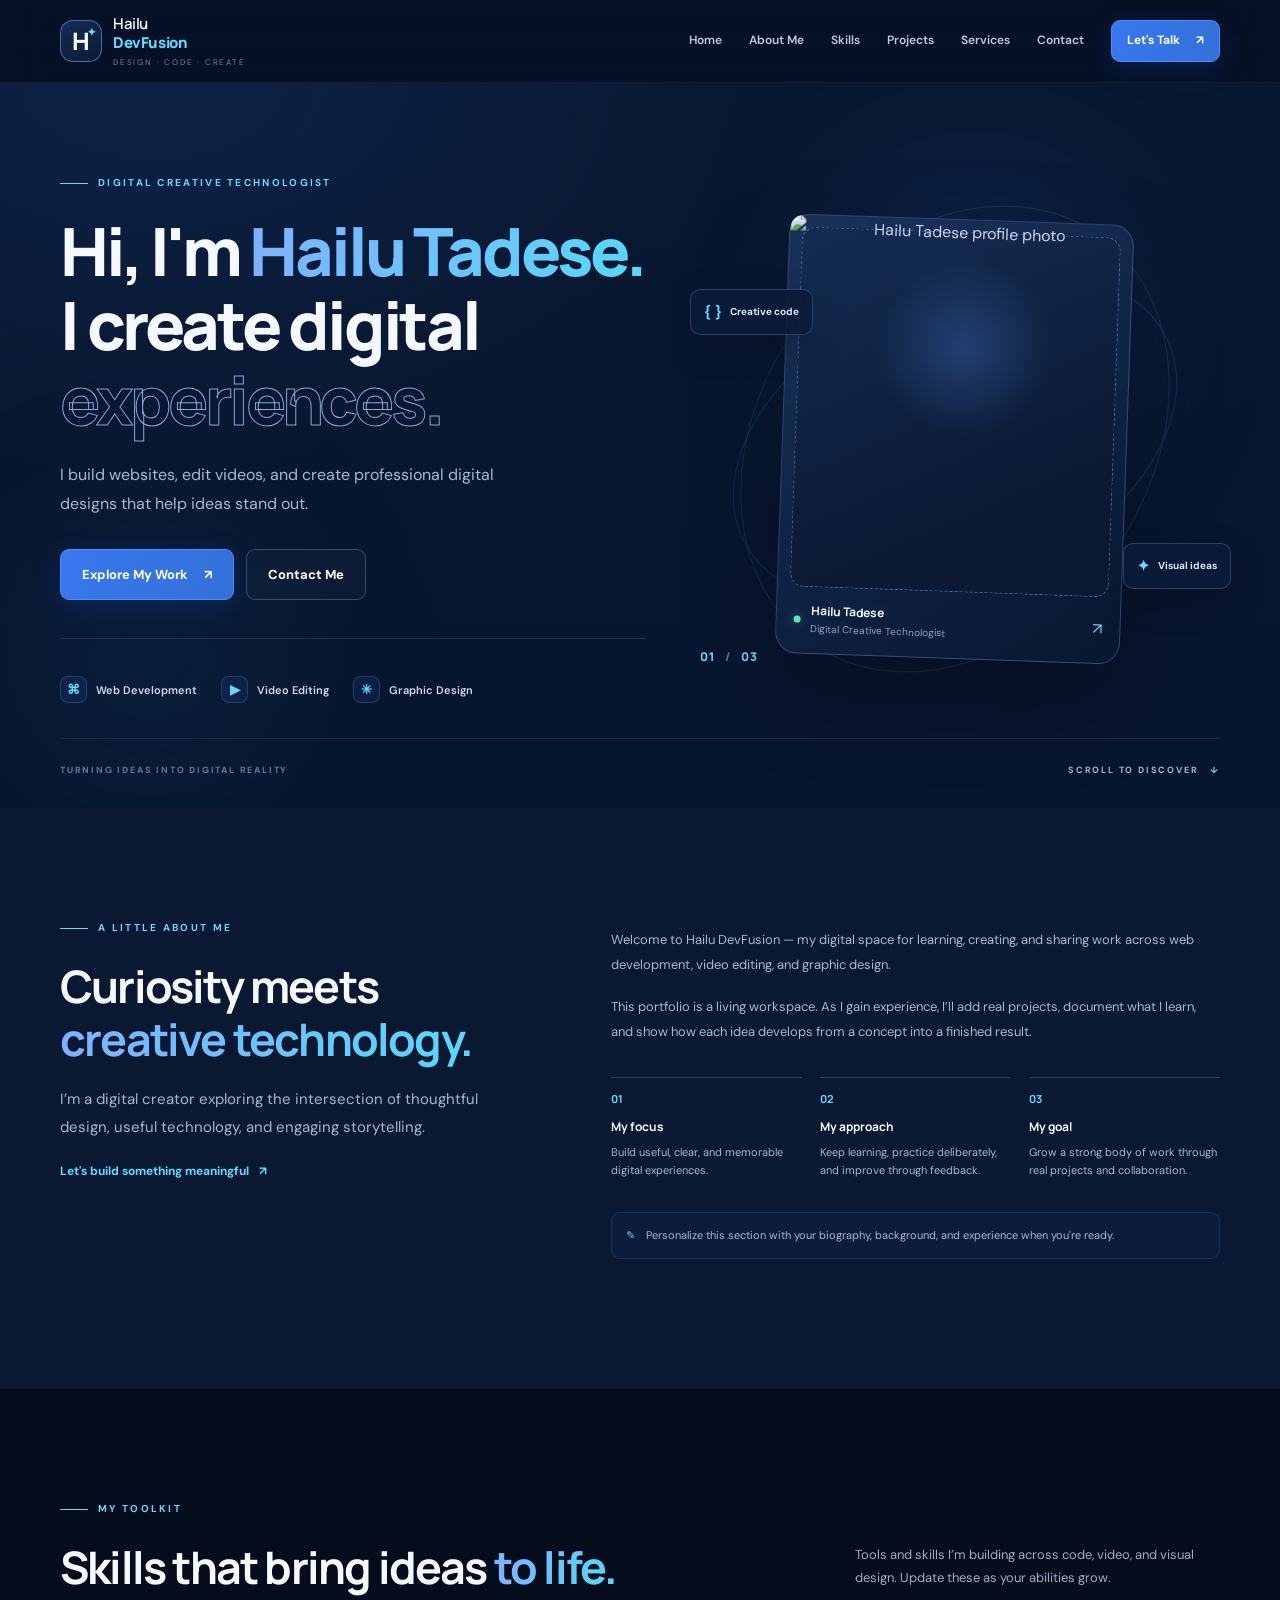
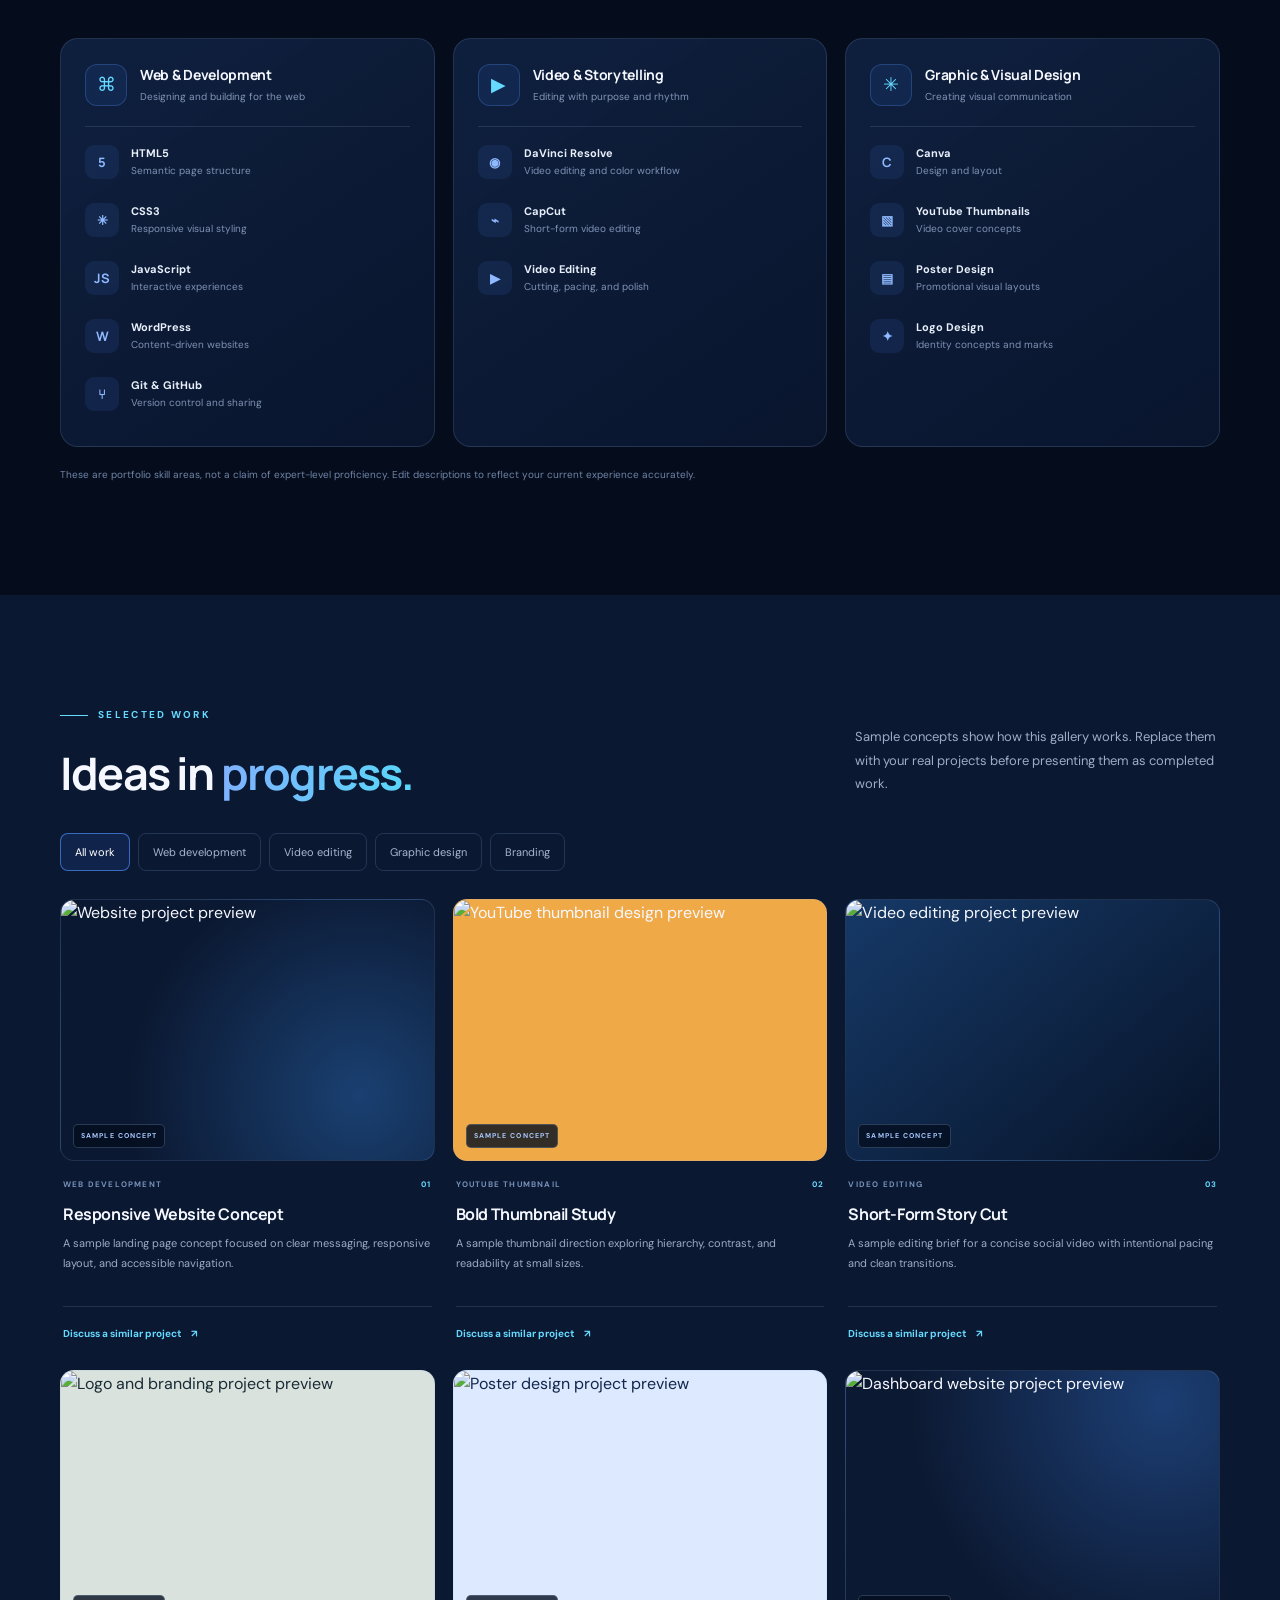
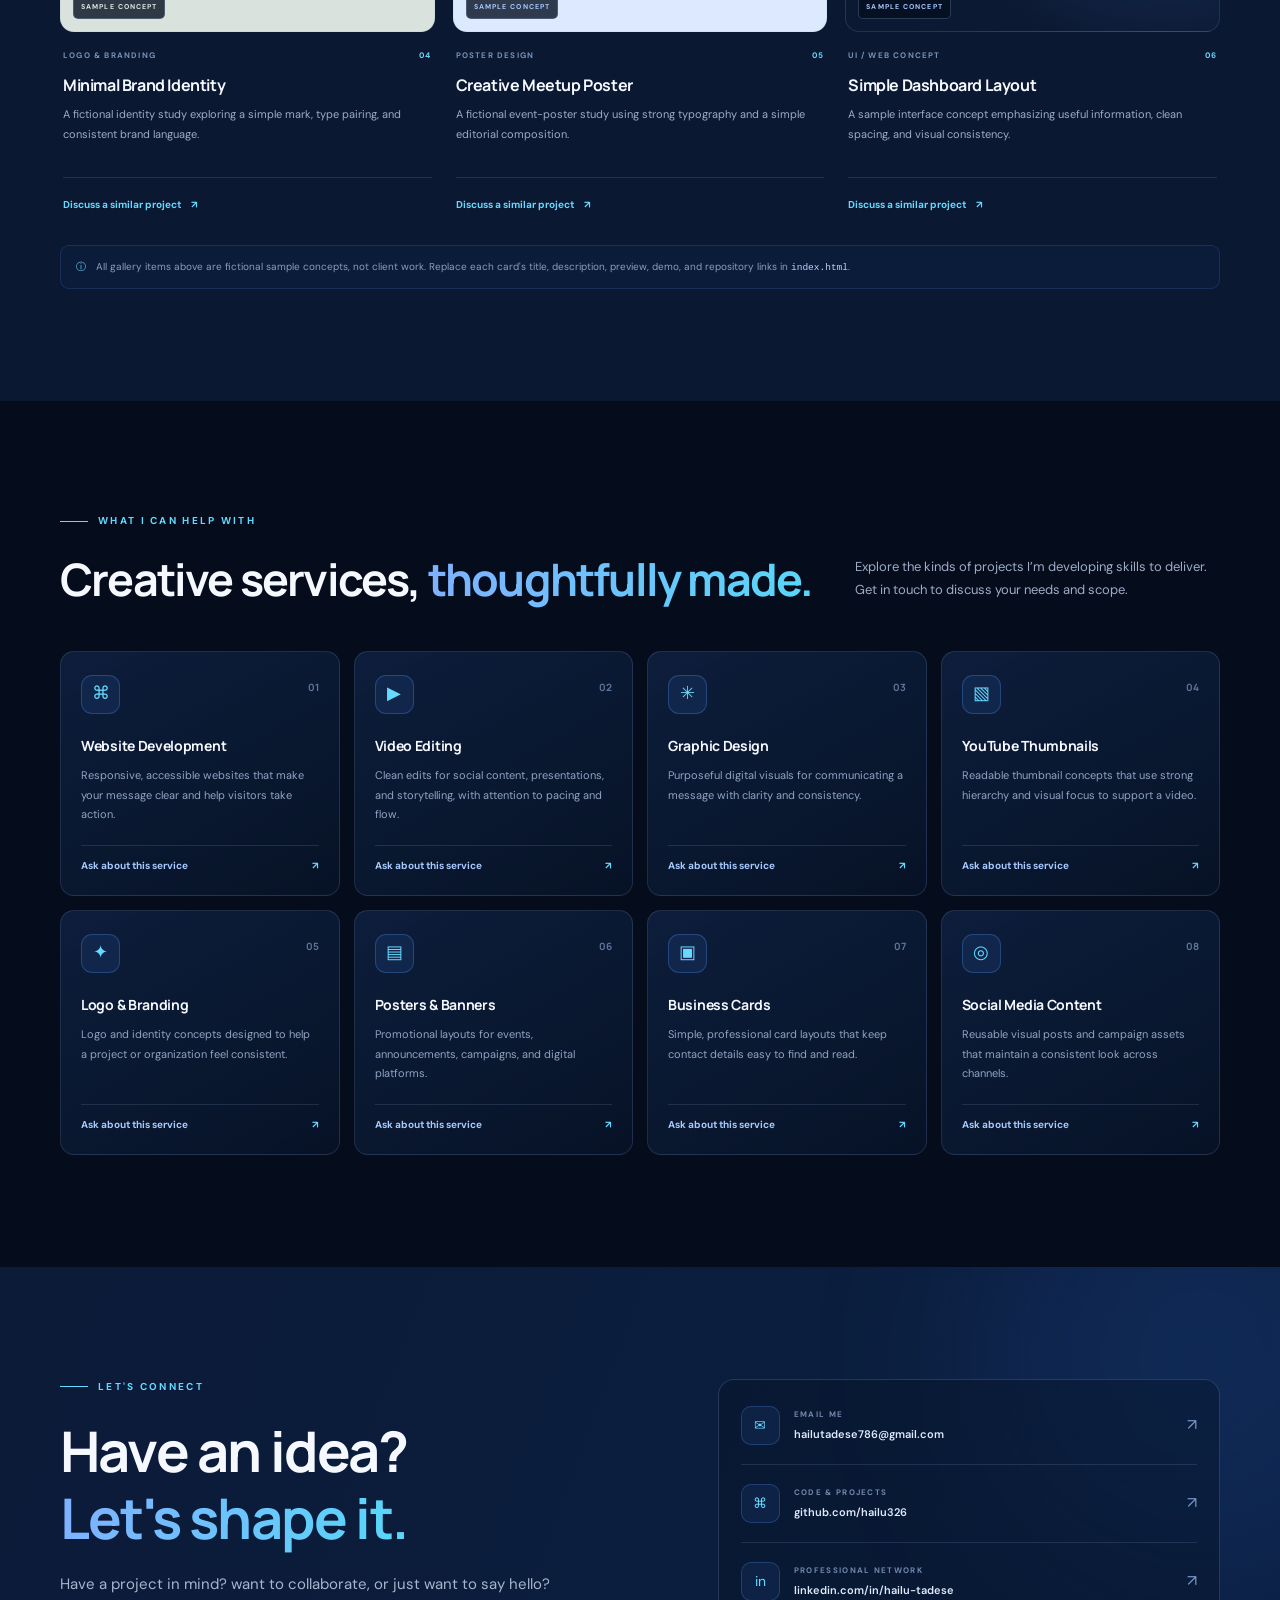
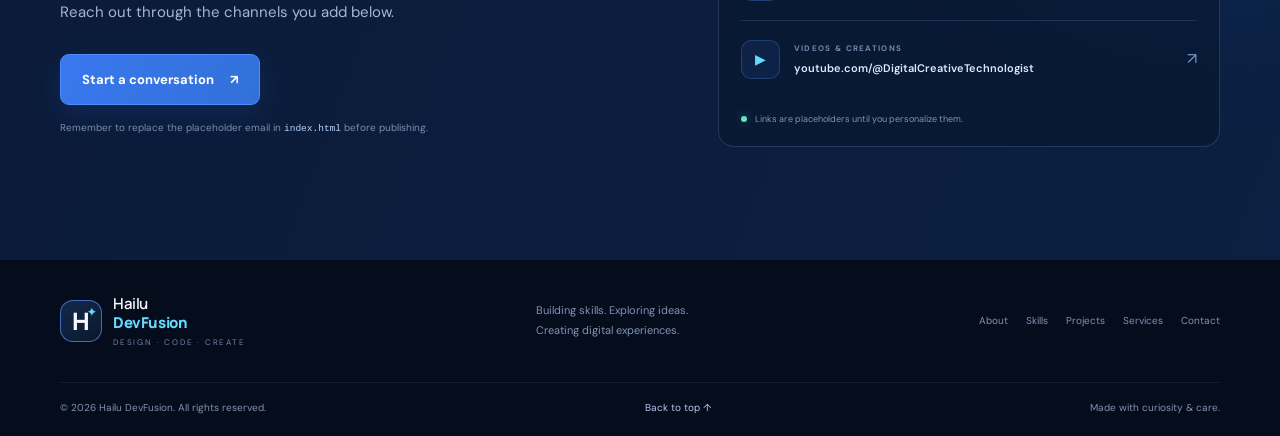
==== index.html @ ae5e980d "Add files via upload" ====
<!doctype html>
<html lang="en">
<head>
  <meta charset="utf-8">
  <meta name="viewport" content="width=device-width, initial-scale=1">
  <meta name="description" content="Hailu DevFusion — portfolio of Hailu Tadese, Digital Creative Technologist. Websites, video editing, and professional digital design.">
  <meta name="theme-color" content="#08152e">
  <meta property="og:title" content="Hailu DevFusion | Digital Creative Technologist">
  <meta property="og:description" content="Web development, video editing, and graphic design by Hailu Tadese.">
  <meta property="og:type" content="website">
  <title>Hailu DevFusion | Digital Creative Technologist</title>
  <link rel="preconnect" href="https://fonts.googleapis.com">
  <link rel="preconnect" href="https://fonts.gstatic.com" crossorigin>
  <link href="https://fonts.googleapis.com/css2?family=DM+Sans:wght@400;500;600;700&family=Manrope:wght@400;500;600;700;800&display=swap" rel="stylesheet">
  <link rel="stylesheet" href="style.css">
  <script src="script.js" defer></script>
</head>
<body>
  <a class="skip-link" href="#main">Skip to content</a>
  <header class="site-header" id="top">
    <nav class="nav container" aria-label="Main navigation">
      <a class="brand" href="#home" aria-label="Hailu DevFusion home">
        <span class="brand-mark" aria-hidden="true">H<span>✦</span></span>
        <span class="brand-text">Hailu <strong>DevFusion</strong><small>DESIGN · CODE · CREATE</small></span>
      </a>
      <button class="menu-toggle" aria-label="Open navigation menu" aria-expanded="false" aria-controls="nav-links">
        <span></span><span></span><span></span>
      </button>
      <div class="nav-links" id="nav-links">
        <a href="#home">Home</a>
        <a href="#about">About Me</a>
        <a href="#skills">Skills</a>
        <a href="#projects">Projects</a>
        <a href="#services">Services</a>
        <a href="#contact">Contact</a>
        <a class="button button-small nav-cta" href="#contact">Let's Talk <span aria-hidden="true">↗</span></a>
      </div>
    </nav>
  </header>

  <main id="main">
    <section class="hero section" id="home">
      <div class="hero-glow glow-one" aria-hidden="true"></div><div class="hero-glow glow-two" aria-hidden="true"></div>
      <div class="container hero-grid">
        <div class="hero-copy reveal">
          <p class="eyebrow"><span class="eyebrow-line"></span> DIGITAL CREATIVE TECHNOLOGIST</p>
          <h1>Hi, I'm <span class="gradient-text">Hailu Tadese.</span><br>I create digital <span class="outlined-text">experiences.</span></h1>
          <p class="hero-description">I build websites, edit videos, and create professional digital designs that help ideas stand out.</p>
          <div class="hero-actions">
            <a class="button" href="#projects">Explore My Work <span aria-hidden="true">↗</span></a>
            <a class="button button-outline" href="#contact">Contact Me</a>
          </div>
          <div class="hero-highlights" aria-label="Areas of focus">
            <div><span class="highlight-icon">⌘</span><span>Web Development</span></div>
            <div><span class="highlight-icon">▶</span><span>Video Editing</span></div>
            <div><span class="highlight-icon">✳</span><span>Graphic Design</span></div>
          </div>
        </div>
        <div class="hero-visual reveal" aria-label="Profile photo placeholder">
          <div class="visual-orbit orbit-a"></div><div class="visual-orbit orbit-b"></div>
          <div class="profile-card">
            <!-- CHANGE ONLY THE FILE NAME below if your profile photo has a different name. -->
            <div class="photo-placeholder">
              <img src="assets/tecno world.jpg" alt="Hailu Tadese profile photo"
                   style="position:absolute;inset:0;width:100%;height:100%;object-fit:cover;border-radius:inherit;">
            </div>
            <div class="profile-caption"><span class="status-dot"></span><span><strong>Hailu Tadese</strong><small>Digital Creative Technologist</small></span><span class="caption-arrow" aria-hidden="true">↗</span></div>
          </div>
          <div class="floating-chip chip-code"><span>{ }</span> Creative code</div>
          <div class="floating-chip chip-design"><span>✦</span> Visual ideas</div>
          <div class="visual-index">01 <span>/</span> 03</div>
        </div>
      </div>
      <div class="hero-bottom container"><span>TURNING IDEAS INTO DIGITAL REALITY</span><a href="#about">SCROLL TO DISCOVER <span aria-hidden="true">↓</span></a></div>
    </section>

    <section class="section about-section" id="about">
      <div class="container section-grid">
        <div class="section-intro reveal">
          <p class="eyebrow"><span class="eyebrow-line"></span> A LITTLE ABOUT ME</p>
          <h2>Curiosity meets<br><span class="gradient-text">creative technology.</span></h2>
          <p class="section-lead">I’m a digital creator exploring the intersection of thoughtful design, useful technology, and engaging storytelling.</p>
          <a class="text-link" href="#contact">Let's build something meaningful <span aria-hidden="true">↗</span></a>
        </div>
        <div class="about-content reveal">
          <p>Welcome to Hailu DevFusion — my digital space for learning, creating, and sharing work across web development, video editing, and graphic design.</p>
          <p>This portfolio is a living workspace. As I gain experience, I’ll add real projects, document what I learn, and show how each idea develops from a concept into a finished result.</p>
          <div class="about-facts">
            <div><span class="fact-number">01</span><strong>My focus</strong><p>Build useful, clear, and memorable digital experiences.</p></div>
            <div><span class="fact-number">02</span><strong>My approach</strong><p>Keep learning, practice deliberately, and improve through feedback.</p></div>
            <div><span class="fact-number">03</span><strong>My goal</strong><p>Grow a strong body of work through real projects and collaboration.</p></div>
          </div>
          <p class="edit-note"><span aria-hidden="true">✎</span> Personalize this section with your biography, background, and experience when you're ready.</p>
        </div>
      </div>
    </section>

    <section class="section skills-section" id="skills">
      <div class="container">
        <div class="section-heading reveal"><div><p class="eyebrow"><span class="eyebrow-line"></span> MY TOOLKIT</p><h2>Skills that bring ideas <span class="gradient-text">to life.</span></h2></div><p>Tools and skills I’m building across code, video, and visual design. Update these as your abilities grow.</p></div>
        <div class="skill-groups">
          <article class="skill-group reveal"><div class="skill-group-heading"><span class="group-icon">⌘</span><div><h3>Web & Development</h3><p>Designing and building for the web</p></div></div><div class="skill-list">
            <div class="skill-item"><span class="skill-icon html">5</span><span><strong>HTML5</strong><small>Semantic page structure</small></span></div>
            <div class="skill-item"><span class="skill-icon css">✳</span><span><strong>CSS3</strong><small>Responsive visual styling</small></span></div>
            <div class="skill-item"><span class="skill-icon js">JS</span><span><strong>JavaScript</strong><small>Interactive experiences</small></span></div>
            <div class="skill-item"><span class="skill-icon wp">W</span><span><strong>WordPress</strong><small>Content-driven websites</small></span></div>
            <div class="skill-item"><span class="skill-icon git">⑂</span><span><strong>Git & GitHub</strong><small>Version control and sharing</small></span></div>
          </div></article>
          <article class="skill-group reveal"><div class="skill-group-heading"><span class="group-icon">▶</span><div><h3>Video & Storytelling</h3><p>Editing with purpose and rhythm</p></div></div><div class="skill-list">
            <div class="skill-item"><span class="skill-icon resolve">◉</span><span><strong>DaVinci Resolve</strong><small>Video editing and color workflow</small></span></div>
            <div class="skill-item"><span class="skill-icon capcut">⌁</span><span><strong>CapCut</strong><small>Short-form video editing</small></span></div>
            <div class="skill-item"><span class="skill-icon video">▶</span><span><strong>Video Editing</strong><small>Cutting, pacing, and polish</small></span></div>
          </div></article>
          <article class="skill-group reveal"><div class="skill-group-heading"><span class="group-icon">✳</span><div><h3>Graphic & Visual Design</h3><p>Creating visual communication</p></div></div><div class="skill-list">
            <div class="skill-item"><span class="skill-icon canva">C</span><span><strong>Canva</strong><small>Design and layout</small></span></div>
            <div class="skill-item"><span class="skill-icon thumb">▧</span><span><strong>YouTube Thumbnails</strong><small>Video cover concepts</small></span></div>
            <div class="skill-item"><span class="skill-icon poster">▤</span><span><strong>Poster Design</strong><small>Promotional visual layouts</small></span></div>
            <div class="skill-item"><span class="skill-icon logo">✦</span><span><strong>Logo Design</strong><small>Identity concepts and marks</small></span></div>
          </div></article>
        </div>
        <p class="skills-disclaimer">These are portfolio skill areas, not a claim of expert-level proficiency. Edit descriptions to reflect your current experience accurately.</p>
      </div>
    </section>

    <section class="section projects-section" id="projects">
      <div class="container">
        <div class="section-heading reveal"><div><p class="eyebrow"><span class="eyebrow-line"></span> SELECTED WORK</p><h2>Ideas in <span class="gradient-text">progress.</span></h2></div><p>Sample concepts show how this gallery works. Replace them with your real projects before presenting them as completed work.</p></div>
        <div class="project-filters reveal" role="group" aria-label="Filter projects">
          <button class="filter-button active" type="button" data-filter="all" aria-pressed="true">All work</button>
          <button class="filter-button" type="button" data-filter="web" aria-pressed="false">Web development</button>
          <button class="filter-button" type="button" data-filter="video" aria-pressed="false">Video editing</button>
          <button class="filter-button" type="button" data-filter="design" aria-pressed="false">Graphic design</button>
          <button class="filter-button" type="button" data-filter="branding" aria-pressed="false">Branding</button>
        </div>
        <div class="project-grid">
          <article class="project-card reveal" data-category="web"><a class="project-preview preview-web" href="#contact" aria-label="Ask about the sample responsive website concept"><img src="assets/project-website.jpg" alt="Website project preview" style="position:absolute;inset:0;width:100%;height:100%;object-fit:cover;"><span class="sample-label">SAMPLE CONCEPT</span></a><div class="project-info"><div class="project-meta"><span>WEB DEVELOPMENT</span><span>01</span></div><h3>Responsive Website Concept</h3><p>A sample landing page concept focused on clear messaging, responsive layout, and accessible navigation.</p><div class="project-links"><a href="#contact" class="text-link">Discuss a similar project <span>↗</span></a></div></div></article>
          <article class="project-card reveal" data-category="design"><a class="project-preview preview-thumbnail" href="#contact" aria-label="Ask about the sample thumbnail design concept"><img src="assets/thumbnail.png" alt="YouTube thumbnail design preview" style="position:absolute;inset:0;width:100%;height:100%;object-fit:cover;"><span class="sample-label">SAMPLE CONCEPT</span></a><div class="project-info"><div class="project-meta"><span>YOUTUBE THUMBNAIL</span><span>02</span></div><h3>Bold Thumbnail Study</h3><p>A sample thumbnail direction exploring hierarchy, contrast, and readability at small sizes.</p><div class="project-links"><a href="#contact" class="text-link">Discuss a similar project <span>↗</span></a></div></div></article>
          <article class="project-card reveal" data-category="video"><a class="project-preview preview-video" href="#contact" aria-label="Ask about the sample video editing concept"><img src="assets/project-video.jpg" alt="Video editing project preview" style="position:absolute;inset:0;width:100%;height:100%;object-fit:cover;"><span class="sample-label">SAMPLE CONCEPT</span></a><div class="project-info"><div class="project-meta"><span>VIDEO EDITING</span><span>03</span></div><h3>Short-Form Story Cut</h3><p>A sample editing brief for a concise social video with intentional pacing and clean transitions.</p><div class="project-links"><a href="#contact" class="text-link">Discuss a similar project <span>↗</span></a></div></div></article>
          <article class="project-card reveal" data-category="branding"><a class="project-preview preview-brand" href="#contact" aria-label="Ask about the sample brand identity concept"><img src="assets/logo.png" alt="Logo and branding project preview" style="position:absolute;inset:0;width:100%;height:100%;object-fit:cover;"><span class="sample-label">SAMPLE CONCEPT</span></a><div class="project-info"><div class="project-meta"><span>LOGO & BRANDING</span><span>04</span></div><h3>Minimal Brand Identity</h3><p>A fictional identity study exploring a simple mark, type pairing, and consistent brand language.</p><div class="project-links"><a href="#contact" class="text-link">Discuss a similar project <span>↗</span></a></div></div></article>
          <article class="project-card reveal" data-category="design"><a class="project-preview preview-poster" href="#contact" aria-label="Ask about the sample poster design concept"><img src="assets/project-poster.jpg" alt="Poster design project preview" style="position:absolute;inset:0;width:100%;height:100%;object-fit:cover;"><span class="sample-label">SAMPLE CONCEPT</span></a><div class="project-info"><div class="project-meta"><span>POSTER DESIGN</span><span>05</span></div><h3>Creative Meetup Poster</h3><p>A fictional event-poster study using strong typography and a simple editorial composition.</p><div class="project-links"><a href="#contact" class="text-link">Discuss a similar project <span>↗</span></a></div></div></article>
          <article class="project-card reveal" data-category="web"><a class="project-preview preview-dashboard" href="#contact" aria-label="Ask about the sample dashboard concept"><img src="assets/project-dashboard.jpg" alt="Dashboard website project preview" style="position:absolute;inset:0;width:100%;height:100%;object-fit:cover;"><span class="sample-label">SAMPLE CONCEPT</span></a><div class="project-info"><div class="project-meta"><span>UI / WEB CONCEPT</span><span>06</span></div><h3>Simple Dashboard Layout</h3><p>A sample interface concept emphasizing useful information, clean spacing, and visual consistency.</p><div class="project-links"><a href="#contact" class="text-link">Discuss a similar project <span>↗</span></a></div></div></article>
        </div>
        <p class="project-note"><span aria-hidden="true">ⓘ</span> All gallery items above are fictional sample concepts, not client work. Replace each card's title, description, preview, demo, and repository links in <code>index.html</code>.</p>
      </div>
    </section>

    <section class="section services-section" id="services">
      <div class="container">
        <div class="section-heading reveal"><div><p class="eyebrow"><span class="eyebrow-line"></span> WHAT I CAN HELP WITH</p><h2>Creative services, <span class="gradient-text">thoughtfully made.</span></h2></div><p>Explore the kinds of projects I’m developing skills to deliver. Get in touch to discuss your needs and scope.</p></div>
        <div class="services-grid">
          <article class="service-card reveal"><span class="service-icon">⌘</span><span class="service-number">01</span><h3>Website Development</h3><p>Responsive, accessible websites that make your message clear and help visitors take action.</p><a href="#contact" class="service-link" aria-label="Ask about website development">Ask about this service <span>↗</span></a></article>
          <article class="service-card reveal"><span class="service-icon">▶</span><span class="service-number">02</span><h3>Video Editing</h3><p>Clean edits for social content, presentations, and storytelling, with attention to pacing and flow.</p><a href="#contact" class="service-link" aria-label="Ask about video editing">Ask about this service <span>↗</span></a></article>
          <article class="service-card reveal"><span class="service-icon">✳</span><span class="service-number">03</span><h3>Graphic Design</h3><p>Purposeful digital visuals for communicating a message with clarity and consistency.</p><a href="#contact" class="service-link" aria-label="Ask about graphic design">Ask about this service <span>↗</span></a></article>
          <article class="service-card reveal"><span class="service-icon">▧</span><span class="service-number">04</span><h3>YouTube Thumbnails</h3><p>Readable thumbnail concepts that use strong hierarchy and visual focus to support a video.</p><a href="#contact" class="service-link" aria-label="Ask about YouTube thumbnails">Ask about this service <span>↗</span></a></article>
          <article class="service-card reveal"><span class="service-icon">✦</span><span class="service-number">05</span><h3>Logo & Branding</h3><p>Logo and identity concepts designed to help a project or organization feel consistent.</p><a href="#contact" class="service-link" aria-label="Ask about logo and branding design">Ask about this service <span>↗</span></a></article>
          <article class="service-card reveal"><span class="service-icon">▤</span><span class="service-number">06</span><h3>Posters & Banners</h3><p>Promotional layouts for events, announcements, campaigns, and digital platforms.</p><a href="#contact" class="service-link" aria-label="Ask about poster and banner design">Ask about this service <span>↗</span></a></article>
          <article class="service-card reveal"><span class="service-icon">▣</span><span class="service-number">07</span><h3>Business Cards</h3><p>Simple, professional card layouts that keep contact details easy to find and read.</p><a href="#contact" class="service-link" aria-label="Ask about business card design">Ask about this service <span>↗</span></a></article>
          <article class="service-card reveal"><span class="service-icon">◎</span><span class="service-number">08</span><h3>Social Media Content</h3><p>Reusable visual posts and campaign assets that maintain a consistent look across channels.</p><a href="#contact" class="service-link" aria-label="Ask about social media content design">Ask about this service <span>↗</span></a></article>
        </div>
      </div>
    </section>

    <section class="section contact-section" id="contact">
      <div class="contact-glow" aria-hidden="true"></div>
      <div class="container contact-grid">
        <div class="contact-copy reveal"><p class="eyebrow"><span class="eyebrow-line"></span> LET'S CONNECT</p><h2>Have an idea?<br><span class="gradient-text">Let's shape it.</span></h2><p class="section-lead">Have a project in mind? want to collaborate, or just want to say hello? Reach out through the channels you add below.</p><a class="button" href="mailto:hailutadese786@gmail.com" data-email-link>Start a conversation <span aria-hidden="true">↗</span></a><p class="contact-small">Remember to replace the placeholder email in <code>index.html</code> before publishing.</p></div>
        <div class="contact-panel reveal">
          <a class="contact-row" href="mailto:hailutadese786@gmail.com" data-email-link><span class="contact-row-icon">✉</span><span><small>EMAIL ME</small><strong data-email-text>hailutadese786@gmail.com</strong></span><span class="contact-arrow">↗</span></a>
          <a class="contact-row" href="https://github.com/hailu326" target="_blank" rel="noopener noreferrer" data-social="github"><span class="contact-row-icon">⌘</span><span><small>CODE & PROJECTS</small><strong data-social-text="github">hailu326</strong></span><span class="contact-arrow">↗</span></a>
          <a class="contact-row" href="https://www.linkedin.com/in/hailu-tadese" target="_blank" rel="noopener noreferrer" data-social="linkedin"><span class="contact-row-icon">in</span><span><small>PROFESSIONAL NETWORK</small><strong data-social-text="linkedin">Hailu Tadese</strong></span><span class="contact-arrow">↗</span></a>
          <a class="contact-row" href="https://www.youtube.com/@DigitalCreativeTechnologist" target="_blank" rel="noopener noreferrer" data-social="youtube"><span class="contact-row-icon">▶</span><span><small>VIDEOS & CREATIONS</small><strong data-social-text="youtube">Digital Creative Technologist</strong></span><span class="contact-arrow">↗</span></a>
          <div class="contact-footnote"><span class="status-dot"></span> Links are placeholders until you personalize them.</div>
        </div>
      </div>
    </section>
  </main>

  <footer class="site-footer">
    <div class="container footer-main">
      <a class="brand footer-brand" href="#home"><span class="brand-mark" aria-hidden="true">H<span>✦</span></span><span class="brand-text">Hailu <strong>DevFusion</strong><small>DESIGN · CODE · CREATE</small></span></a>
      <p>Building skills. Exploring ideas.<br>Creating digital experiences.</p>
      <div class="footer-links"><a href="#about">About</a><a href="#skills">Skills</a><a href="#projects">Projects</a><a href="#services">Services</a><a href="#contact">Contact</a></div>
    </div>
    <div class="container footer-bottom"><span>© <span id="year"></span> Hailu DevFusion. All rights reserved.</span><a href="#top">Back to top ↑</a><span>Made with curiosity & care.</span></div>
  </footer>
</body>
</html>
---- style.css ----
/* Hailu DevFusion — editable design system */
:root {
  --bg: #08152e;
  --bg-deep: #050d1d;
  --panel: #0d1d3b;
  --panel-light: #12264a;
  --white: #f6f8ff;
  --muted: #a4b1cc;
  --subtle: #7283a5;
  --blue: #4e8cff;
  --cyan: #66d9ff;
  --line: rgba(176, 199, 242, .14);
  --font-body: "DM Sans", sans-serif;
  --font-display: "Manrope", sans-serif;
  --radius: 18px;
  --container: 1160px;
}
* { box-sizing: border-box; }
html { scroll-behavior: smooth; scroll-padding-top: 92px; }
body { margin: 0; color: var(--white); background: var(--bg); font-family: var(--font-body); line-height: 1.65; -webkit-font-smoothing: antialiased; }
body.menu-open { overflow: hidden; }
a { color: inherit; text-decoration: none; }
button { font: inherit; }
button, a { -webkit-tap-highlight-color: transparent; }
button:focus-visible, a:focus-visible { outline: 3px solid var(--cyan); outline-offset: 4px; }
::selection { background: var(--blue); color: white; }
.container { width: min(var(--container), calc(100% - 48px)); margin-inline: auto; }
.section { padding: 112px 0; position: relative; }
.skip-link { position: absolute; left: 16px; top: -60px; z-index: 1000; padding: 10px 14px; color: #fff; background: var(--blue); border-radius: 8px; }
.skip-link:focus { top: 12px; }
.site-header { position: sticky; top: 0; z-index: 100; background: rgba(6, 17, 37, .86); backdrop-filter: blur(18px); border-bottom: 1px solid rgba(255,255,255,.06); }
.nav { min-height: 82px; display: flex; align-items: center; justify-content: space-between; gap: 28px; }
.brand { display: inline-flex; align-items: center; gap: 11px; flex-shrink: 0; }
.brand-mark { display: grid; place-items: center; width: 42px; height: 42px; border: 1px solid rgba(89,151,255,.65); border-radius: 13px; background: linear-gradient(145deg, rgba(78,140,255,.22), rgba(102,217,255,.06)); color: var(--white); font-family: var(--font-display); font-size: 24px; font-weight: 800; position: relative; }
.brand-mark span { color: var(--cyan); font-size: 11px; position: absolute; right: 5px; top: 2px; }
.brand-text { display: flex; flex-direction: column; line-height: 1.25; font-family: var(--font-display); font-size: 15px; font-weight: 600; letter-spacing: -.4px; }
.brand-text strong { color: var(--cyan); display: inline; font-weight: 800; }
.brand-text small { color: var(--subtle); font: 8px var(--font-body); letter-spacing: 1.8px; margin-top: 4px; }
.nav-links { display: flex; align-items: center; gap: 27px; }
.nav-links > a:not(.button) { font-size: 12px; font-weight: 600; color: #c0cbe0; transition: color .2s; }
.nav-links > a:not(.button):hover, .footer-links a:hover { color: var(--cyan); }
.button { display: inline-flex; justify-content: center; align-items: center; gap: 16px; padding: 14px 21px; border: 1px solid var(--blue); border-radius: 9px; color: white; background: linear-gradient(110deg, #3978ee, #3270d9); font-size: 13px; font-weight: 700; box-shadow: 0 8px 28px rgba(40,100,220,.18); transition: transform .2s, box-shadow .2s, background .2s; }
.button:hover { transform: translateY(-2px); box-shadow: 0 12px 32px rgba(40,100,220,.3); }
.button-small { padding: 10px 15px; font-size: 12px; }
.button-outline { background: rgba(255,255,255,.025); border-color: rgba(171,194,237,.28); box-shadow: none; }
.button-outline:hover { background: rgba(255,255,255,.08); }
.menu-toggle { display: none; border: 1px solid var(--line); border-radius: 10px; background: var(--panel); padding: 10px; width: 44px; height: 42px; cursor: pointer; }
.menu-toggle span { display: block; height: 2px; width: 21px; margin: 4px auto; background: var(--white); transition: transform .2s, opacity .2s; }
.hero { min-height: 700px; padding: 92px 0 30px; overflow: hidden; background: radial-gradient(ellipse at 12% 0%, rgba(27,74,148,.2), transparent 38%), linear-gradient(180deg, #091831 0%, #08152e 90%); }
.hero-grid { display: grid; grid-template-columns: 1.05fr .95fr; align-items: center; gap: 44px; min-height: 520px; }
.eyebrow { display: flex; align-items: center; gap: 10px; margin: 0 0 22px; color: var(--cyan); font-size: 10px; letter-spacing: 2.3px; font-weight: 700; }
.eyebrow-line { display: inline-block; width: 28px; height: 1px; background: var(--cyan); }
h1, h2, h3, p { margin-top: 0; }
h1, h2, h3 { font-family: var(--font-display); }
h1 { max-width: 680px; margin-bottom: 24px; font-size: clamp(42px, 5.2vw, 68px); line-height: 1.12; letter-spacing: -3.2px; font-weight: 800; }
.gradient-text { background: linear-gradient(100deg, #7eb2ff 5%, #59d6f9 95%); -webkit-background-clip: text; background-clip: text; color: transparent; }
.outlined-text { color: transparent; -webkit-text-stroke: 1px #8ba8d6; }
.hero-description { max-width: 490px; color: #a9b7d0; font-size: 16px; line-height: 1.8; margin-bottom: 30px; }
.hero-actions { display: flex; flex-wrap: wrap; gap: 12px; }
.hero-highlights { display: flex; gap: 24px; flex-wrap: wrap; padding-top: 37px; margin-top: 38px; border-top: 1px solid var(--line); }
.hero-highlights > div { display: flex; align-items: center; gap: 9px; color: #d1d9e9; font-size: 11px; font-weight: 600; }
.highlight-icon { display: grid; place-items: center; width: 27px; height: 27px; border: 1px solid rgba(91,151,255,.25); border-radius: 8px; color: var(--cyan); background: rgba(59,118,224,.1); font-size: 13px; }
.hero-visual { position: relative; display: grid; place-items: center; min-height: 470px; }
.profile-card { width: min(345px, 82%); position: relative; z-index: 2; padding: 12px; border: 1px solid rgba(153,188,247,.25); border-radius: 22px; background: linear-gradient(145deg, rgba(27,52,94,.9), rgba(9,24,49,.92)); box-shadow: 0 35px 90px rgba(0,0,0,.25); transform: rotate(2deg); }
.photo-placeholder { min-height: 360px; border-radius: 14px; background: radial-gradient(circle at 52% 32%, rgba(87,150,255,.25), transparent 30%), linear-gradient(155deg, #142c53, #0b1933 75%); border: 1px dashed rgba(144,187,255,.45); display: flex; flex-direction: column; justify-content: center; align-items: center; text-align: center; gap: 9px; color: #c7d5ed; }
.photo-symbol { width: 100px; height: 100px; border-radius: 50%; border: 1px solid rgba(113,190,255,.65); display: grid; place-items: center; color: var(--cyan); font: 800 28px var(--font-display); background: rgba(49,119,220,.13); box-shadow: 0 0 60px rgba(67,140,255,.12); }
.photo-plus { position: absolute; margin: -185px 0 0 215px; width: 28px; height: 28px; border-radius: 50%; display: grid; place-items: center; background: var(--blue); color: white; font-size: 19px; }
.photo-placeholder strong { font: 700 13px var(--font-display); margin-top: 10px; }
.photo-placeholder small { max-width: 190px; font-size: 10px; color: #8498bb; }
.profile-caption { display: flex; align-items: center; gap: 10px; padding: 15px 5px 5px; }
.profile-caption > span:nth-child(2) { display: flex; flex-direction: column; line-height: 1.4; }
.profile-caption strong { font: 700 12px var(--font-display); }
.profile-caption small { color: #91a3c2; font-size: 10px; margin-top: 3px; }
.status-dot { display: inline-block; width: 7px; height: 7px; background: #64e4bb; border-radius: 50%; box-shadow: 0 0 12px rgba(100,228,187,.4); flex-shrink: 0; }
.caption-arrow { margin-left: auto; color: var(--cyan); }
.visual-orbit { position: absolute; border: 1px solid rgba(78,140,255,.17); border-radius: 50%; transform: rotate(-25deg); }
.orbit-a { width: 470px; height: 300px; }
.orbit-b { width: 390px; height: 500px; transform: rotate(35deg); border-color: rgba(102,217,255,.12); }
.hero-glow { position: absolute; width: 300px; height: 300px; border-radius: 50%; filter: blur(80px); pointer-events: none; }
.glow-one { right: 12%; top: 12%; background: rgba(42,101,220,.15); }
.glow-two { left: 0; bottom: 0; background: rgba(24,132,184,.08); }
.floating-chip { position: absolute; z-index: 3; display: flex; align-items: center; gap: 8px; padding: 10px 13px; border: 1px solid rgba(150,184,241,.24); border-radius: 10px; background: rgba(10,28,57,.92); box-shadow: 0 12px 35px rgba(0,0,0,.2); color: #dce7f9; font-size: 10px; font-weight: 700; }
.floating-chip span { color: var(--cyan); font-size: 15px; }
.chip-code { top: 18%; left: 0; }
.chip-design { bottom: 18%; right: -2%; }
.visual-index { position: absolute; bottom: 2%; left: 2%; font: 800 12px var(--font-display); letter-spacing: 1px; color: var(--cyan); }
.visual-index span { color: #63789b; padding: 0 7px; }
.hero-bottom { display: flex; justify-content: space-between; gap: 20px; padding-top: 24px; margin-top: 35px; border-top: 1px solid rgba(255,255,255,.07); color: #64789d; font-size: 9px; letter-spacing: 1.8px; font-weight: 700; }
.hero-bottom a { color: #a4b6d4; }
.hero-bottom a span { color: var(--cyan); margin-left: 8px; }
.section-grid { display: grid; grid-template-columns: .85fr 1.15fr; gap: 100px; }
.about-section { background: #0a1832; }
h2 { margin-bottom: 20px; font-size: clamp(32px, 3.5vw, 46px); line-height: 1.2; letter-spacing: -1.8px; }
.section-lead { color: #a7b5ce; font-size: 15px; line-height: 1.85; max-width: 490px; }
.text-link { display: inline-flex; gap: 10px; align-items: center; color: var(--cyan); font-size: 12px; font-weight: 700; }
.text-link span { transition: transform .2s; }
.text-link:hover span { transform: translate(3px,-3px); }
.about-content { padding-top: 8px; color: #a8b6cf; font-size: 13px; line-height: 1.9; }
.about-content > p { margin-bottom: 18px; }
.about-facts { display: grid; grid-template-columns: repeat(3,1fr); gap: 18px; margin: 32px 0; }
.about-facts > div { border-top: 1px solid rgba(111,160,239,.3); padding-top: 13px; }
.fact-number { display: block; margin-bottom: 12px; color: var(--cyan); font: 700 11px var(--font-display); }
.about-facts strong { display: block; color: var(--white); font: 700 12px var(--font-display); margin-bottom: 8px; }
.about-facts p { margin: 0; font-size: 11px; line-height: 1.7; }
.edit-note { border: 1px solid rgba(89,151,255,.18); background: rgba(40,90,175,.08); border-radius: 9px; padding: 12px 14px; font-size: 11px; }
.edit-note span { color: var(--cyan); margin-right: 8px; }
.skills-section { background: var(--bg-deep); }
.section-heading { display: flex; align-items: end; justify-content: space-between; gap: 40px; margin-bottom: 45px; }
.section-heading h2 { margin-bottom: 0; }
.section-heading > p { max-width: 365px; margin-bottom: 4px; color: #9eacc6; font-size: 13px; line-height: 1.8; }
.skill-groups { display: grid; grid-template-columns: repeat(3,1fr); gap: 18px; }
.skill-group { padding: 24px; border: 1px solid var(--line); border-radius: var(--radius); background: linear-gradient(145deg, rgba(18,38,74,.75), rgba(10,24,49,.8)); transition: border-color .2s, transform .2s; }
.skill-group:hover { border-color: rgba(78,140,255,.42); transform: translateY(-3px); }
.skill-group-heading { display: flex; gap: 13px; align-items: center; padding-bottom: 20px; margin-bottom: 7px; border-bottom: 1px solid var(--line); }
.group-icon { display: grid; place-items: center; width: 42px; height: 42px; border: 1px solid rgba(90,154,255,.25); border-radius: 12px; color: var(--cyan); background: rgba(50,110,210,.12); font-size: 19px; }
.skill-group-heading h3 { font-size: 14px; margin-bottom: 3px; letter-spacing: -.3px; }
.skill-group-heading p { margin: 0; color: #8295b6; font-size: 10px; }
.skill-list { display: grid; gap: 2px; }
.skill-item { display: flex; align-items: center; gap: 12px; padding: 11px 0; }
.skill-icon { display: grid; place-items: center; width: 34px; height: 34px; flex-shrink: 0; border-radius: 9px; color: #90baff; background: rgba(78,140,255,.1); font: 700 13px var(--font-display); }
.skill-item > span:last-child { display: flex; flex-direction: column; line-height: 1.4; }
.skill-item strong { font-size: 11px; color: #e8effb; }
.skill-item small { color: #7f92b4; font-size: 10px; margin-top: 3px; }
.skills-disclaimer { margin: 20px 0 0; color: #7084a7; font-size: 10px; }
.projects-section { background: #0a1832; }
.project-filters { display: flex; gap: 8px; flex-wrap: wrap; margin: -12px 0 28px; }
.filter-button { padding: 9px 14px; border: 1px solid rgba(157,185,234,.18); border-radius: 8px; background: transparent; color: #a8b6cf; font-size: 11px; cursor: pointer; transition: .2s; }
.filter-button:hover, .filter-button.active { border-color: rgba(79,144,255,.65); color: white; background: rgba(53,111,218,.15); }
.project-grid { display: grid; grid-template-columns: repeat(3,1fr); gap: 24px 18px; }
.project-card { min-width: 0; }
.project-card.is-hidden { display: none; }
.project-preview { display: grid; place-items: center; position: relative; overflow: hidden; aspect-ratio: 1.43; border: 1px solid rgba(145,177,232,.16); border-radius: 14px; background: #101f3e; transition: border-color .2s, transform .2s; }
.project-card:hover .project-preview { transform: translateY(-3px); border-color: rgba(95,164,255,.5); }
.sample-label { position: absolute; left: 12px; bottom: 12px; z-index: 3; padding: 5px 7px; border: 1px solid rgba(180,207,255,.22); border-radius: 5px; background: rgba(4,14,32,.8); color: #a8c9ff; font-size: 7px; font-weight: 700; letter-spacing: 1.1px; }
.browser-bar { position: absolute; top: 12px; left: 12px; right: 12px; display: flex; gap: 4px; align-items: center; height: 24px; padding: 0 8px; border-radius: 5px; background: #1b2e51; }
.browser-bar i { width: 5px; height: 5px; background: #59749d; border-radius: 50%; }
.browser-bar span { margin-left: 10px; color: #7e94b9; font-size: 7px; }
.web-mock { position: absolute; inset: 48px 24px 18px; padding: 15px; background: linear-gradient(145deg,#102b57,#0c1b38); }
.mock-nav { height: 5px; width: 45%; background: #4f8aff; border-radius: 4px; margin-bottom: 23px; }
.mock-title { height: 12px; width: 75%; background: #dce9ff; border-radius: 3px; }
.mock-line { height: 4px; width: 57%; background: #5d759c; border-radius: 3px; margin-top: 8px; }
.mock-button { width: 45px; height: 13px; margin-top: 13px; background: #3f85ff; border-radius: 3px; }
.mock-shapes { display: flex; gap: 7px; margin-top: 16px; }
.mock-shapes i { display: block; height: 35px; flex: 1; border-radius: 4px; background: linear-gradient(145deg,#27508a,#1b2e53); }
.preview-web { background: radial-gradient(circle at 80% 75%, #1a4071, #0b1831 65%); }
.preview-thumbnail { background: #f0a947; }
.thumbnail-art { position: relative; width: 75%; height: 76%; padding: 12px; background: linear-gradient(130deg,#f9c867,#f68b52); color: #142448; transform: rotate(-3deg); box-shadow: 8px 9px 0 rgba(0,0,0,.12); }
.thumb-small { font-size: 8px; letter-spacing: 2px; font-weight: 800; }
.thumbnail-art strong { display: block; font: 800 clamp(23px,3vw,39px)/.9 var(--font-display); letter-spacing: -1.7px; margin-top: 9px; }
.thumb-shape { position: absolute; right: 10px; bottom: 13px; width: 42px; height: 42px; border: 5px solid rgba(255,255,255,.7); border-radius: 50%; }
.thumb-tag { position: absolute; bottom: 9px; left: 12px; font-size: 6px; font-weight: 800; letter-spacing: 1px; }
.preview-video { background: linear-gradient(140deg,#163967,#071328); }
.video-frame { width: 78%; height: 70%; border: 1px solid rgba(116,185,255,.35); border-radius: 7px; display: grid; place-items: center; position: relative; background: radial-gradient(circle,rgba(62,142,255,.3),transparent 50%); }
.video-circle { display: grid; place-items: center; width: 46px; height: 46px; border: 1px solid #6bd8ff; border-radius: 50%; color: var(--cyan); font-size: 17px; padding-left: 3px; }
.video-wave { display: flex; align-items: center; gap: 3px; height: 18px; position: absolute; bottom: 18px; }
.video-wave i { display: block; width: 3px; background: #55a4ff; border-radius: 3px; height: 6px; }
.video-wave i:nth-child(2n) { height: 13px; }.video-wave i:nth-child(3n) { height: 17px; }
.video-frame > span { position: absolute; bottom: 5px; right: 8px; font-size: 6px; color: #819dc4; }
.preview-brand { background: #d9e2dc; color: #1a2b36; display: flex; flex-direction: row; gap: 12px; }
.brand-mark-large { font: 800 56px/.9 var(--font-display); letter-spacing: -5px; }
.brand-mark-large span { color: #3c7f88; }
.brand-word { display: flex; flex-direction: column; font: 800 11px var(--font-display); letter-spacing: 1px; }
.brand-word small { margin-top: 7px; font: 700 6px var(--font-body); letter-spacing: 1.5px; color: #527076; }
.preview-brand .sample-label { color: #dce8e8; }
.preview-poster { background: #dce9ff; color: #11264a; }
.poster-art { width: 70%; height: 82%; padding: 12px; display: flex; flex-direction: column; justify-content: space-between; background: #f7f8f4; transform: rotate(2deg); box-shadow: 7px 8px 0 rgba(0,0,0,.1); }
.poster-art small { font-size: 6px; font-weight: 800; letter-spacing: 1px; }
.poster-art strong { font: 800 clamp(16px,2vw,27px)/.93 var(--font-display); letter-spacing: -1px; }
.poster-art em { color: #3b77e8; font-style: normal; }
.poster-art > span { font-size: 5px; font-weight: 700; letter-spacing: 1px; }
.preview-dashboard { padding: 22px; display: block; background: radial-gradient(circle at 85% 12%, #1c3e73, #0c1932 65%); }
.dash-top { display: flex; justify-content: space-between; color: #7f9cc7; font-size: 8px; letter-spacing: 1px; }
.dash-score { margin-top: 26px; display: flex; flex-direction: column; gap: 4px; }
.dash-score small { color: #8ba5cc; font-size: 7px; letter-spacing: 1px; }
.dash-score strong { font: 700 18px var(--font-display); }
.dash-bars { display: flex; align-items: end; gap: 6px; height: 53px; margin-top: 12px; }
.dash-bars i { flex: 1; border-radius: 3px 3px 0 0; background: linear-gradient(#5fd8f5,#3678ec); height: 40%; }
.dash-bars i:nth-child(2n) { height: 72%; }.dash-bars i:nth-child(3n) { height: 95%; }.dash-bars i:nth-child(4n) { height: 57%; }
.project-info { padding: 17px 3px 0; }
.project-meta { display: flex; justify-content: space-between; color: #7791b9; font-size: 8px; letter-spacing: 1.2px; font-weight: 700; }
.project-meta span:last-child { color: var(--cyan); }
.project-info h3 { margin: 10px 0 7px; font-size: 16px; letter-spacing: -.4px; }
.project-info p { min-height: 58px; margin-bottom: 14px; color: #9eacc5; font-size: 11px; line-height: 1.8; }
.project-links { padding-top: 12px; border-top: 1px solid var(--line); }
.project-links .text-link { font-size: 10px; }
.project-note { margin: 28px 0 0; padding: 13px 15px; border: 1px solid rgba(93,151,244,.16); border-radius: 9px; background: rgba(33,83,165,.07); color: #899dbd; font-size: 10px; }
.project-note span { color: var(--cyan); margin-right: 7px; }
code { font-family: ui-monospace, SFMono-Regular, Consolas, monospace; color: #b7d4ff; font-size: .95em; }
.services-section { background: var(--bg-deep); }
.services-grid { display: grid; grid-template-columns: repeat(4,1fr); gap: 14px; }
.service-card { position: relative; display: flex; flex-direction: column; min-height: 240px; padding: 23px 20px 20px; border: 1px solid var(--line); border-radius: 14px; background: linear-gradient(150deg,rgba(18,39,76,.65),rgba(8,21,43,.7)); transition: transform .2s, border-color .2s; }
.service-card:hover { transform: translateY(-4px); border-color: rgba(88,156,255,.45); }
.service-icon { display: grid; place-items: center; width: 39px; height: 39px; margin-bottom: 20px; border: 1px solid rgba(83,153,255,.28); border-radius: 11px; background: rgba(63,127,235,.11); color: var(--cyan); font-size: 18px; }
.service-number { position: absolute; top: 28px; right: 20px; color: #5f769c; font: 700 10px var(--font-display); }
.service-card h3 { margin-bottom: 9px; font-size: 14px; letter-spacing: -.3px; }
.service-card p { flex: 1; margin-bottom: 20px; color: #91a3c2; font-size: 11px; line-height: 1.8; }
.service-link { display: flex; justify-content: space-between; gap: 8px; padding-top: 12px; border-top: 1px solid var(--line); color: #a7caff; font-size: 10px; font-weight: 700; }
.service-link span { color: var(--cyan); }
.contact-section { overflow: hidden; background: linear-gradient(110deg,#0b1b38,#0b2042); }
.contact-glow { position: absolute; width: 440px; height: 440px; right: -140px; top: -130px; border-radius: 50%; background: rgba(49,112,225,.13); filter: blur(85px); }
.contact-grid { position: relative; display: grid; grid-template-columns: 1fr .9fr; gap: 100px; align-items: center; }
.contact-copy h2 { font-size: clamp(38px,4.4vw,56px); }
.contact-copy .section-lead { margin-bottom: 27px; }
.contact-small { color: #778eaf; font-size: 10px; margin-top: 15px; }
.contact-panel { border: 1px solid rgba(150,184,241,.2); border-radius: 16px; padding: 7px 22px; background: rgba(7,20,42,.5); }
.contact-row { display: flex; align-items: center; gap: 14px; padding: 19px 0; border-bottom: 1px solid var(--line); }
.contact-row:last-of-type { border-bottom: 0; }
.contact-row-icon { display: grid; place-items: center; width: 39px; height: 39px; border: 1px solid rgba(88,153,255,.25); border-radius: 10px; color: var(--cyan); background: rgba(57,112,214,.11); font-size: 14px; flex-shrink: 0; }
.contact-row > span:nth-child(2) { display: flex; flex-direction: column; min-width: 0; }
.contact-row small { color: #7188ac; font-size: 8px; letter-spacing: 1.3px; font-weight: 700; }
.contact-row strong { margin-top: 4px; color: #dfe9fb; font-size: 11px; font-weight: 600; overflow-wrap: anywhere; }
.contact-arrow { margin-left: auto; color: #7897c7; transition: transform .2s; }
.contact-row:hover .contact-arrow { transform: translate(3px,-3px); color: var(--cyan); }
.contact-footnote { display: flex; align-items: center; gap: 8px; padding: 14px 0 12px; color: #7f94b6; font-size: 9px; }
.contact-footnote .status-dot { width: 6px; height: 6px; }
.site-footer { background: #050d1d; border-top: 1px solid rgba(255,255,255,.06); }
.footer-main { display: flex; align-items: center; justify-content: space-between; gap: 35px; padding: 35px 0; }
.footer-main > p { color: #8194b5; font-size: 11px; line-height: 1.8; margin: 0; }
.footer-links { display: flex; flex-wrap: wrap; gap: 18px; }
.footer-links a, .footer-bottom { color: #8192ae; font-size: 10px; }
.footer-bottom { display: flex; justify-content: space-between; gap: 20px; padding: 17px 0 20px; border-top: 1px solid rgba(255,255,255,.07); }
.footer-bottom a { color: #b4c7e8; }
.reveal { opacity: 0; transform: translateY(18px); transition: opacity .65s ease, transform .65s ease; }
.reveal.is-visible { opacity: 1; transform: translateY(0); }
@media (max-width: 1050px) {
  .nav-links { gap: 16px; }
  .nav-links > a:not(.button) { font-size: 11px; }
  .hero-grid { gap: 20px; }
  .section-grid, .contact-grid { gap: 55px; }
  .skill-group { padding: 18px; }
  .services-grid { grid-template-columns: repeat(4,1fr); }
  .service-card { padding: 19px 15px; }
}
@media (max-width: 820px) {
  .container { width: min(var(--container), calc(100% - 36px)); }
  .section { padding: 82px 0; }
  .menu-toggle { display: block; z-index: 102; }
  .nav-links { display: none; position: fixed; inset: 82px 0 auto 0; padding: 22px 24px 28px; flex-direction: column; align-items: stretch; gap: 0; background: rgba(5,13,29,.98); border-bottom: 1px solid var(--line); }
  .nav-links.is-open { display: flex; }
  .nav-links > a:not(.button) { padding: 13px 0; border-bottom: 1px solid rgba(255,255,255,.06); font-size: 14px; }
  .nav-cta { margin-top: 17px; }
  .menu-toggle[aria-expanded="true"] span:first-child { transform: translateY(6px) rotate(45deg); }
  .menu-toggle[aria-expanded="true"] span:nth-child(2) { opacity: 0; }
  .menu-toggle[aria-expanded="true"] span:last-child { transform: translateY(-6px) rotate(-45deg); }
  .hero { padding-top: 62px; }
  .hero-grid { grid-template-columns: 1fr; }
  .hero-copy { max-width: 650px; }
  .hero-visual { min-height: 450px; margin-top: 10px; }
  .profile-card { width: min(340px, 75%); }
  .hero-bottom { margin-top: 30px; }
  .section-grid, .contact-grid { grid-template-columns: 1fr; gap: 35px; }
  .section-intro { max-width: 650px; }
  .section-heading { align-items: start; flex-direction: column; gap: 18px; }
  .section-heading > p { max-width: 560px; }
  .skill-groups { grid-template-columns: repeat(2,1fr); }
  .skill-group:last-child { grid-column: 1 / -1; }
  .skill-group:last-child .skill-list { grid-template-columns: repeat(2,1fr); column-gap: 20px; }
  .project-grid { grid-template-columns: repeat(2,1fr); }
  .services-grid { grid-template-columns: repeat(2,1fr); }
  .contact-grid { gap: 25px; }
  .contact-panel { max-width: 620px; }
  .footer-main { flex-wrap: wrap; }
  .footer-main > p { margin-left: auto; }
  .footer-links { width: 100%; padding-top: 20px; border-top: 1px solid var(--line); }
}
@media (max-width: 520px) {
  .container { width: calc(100% - 32px); }
  .nav { min-height: 72px; }
  .nav-links { inset-block-start: 72px; }
  .brand-mark { width: 38px; height: 38px; }
  .hero { padding-top: 48px; }
  h1 { font-size: clamp(38px, 11vw, 51px); letter-spacing: -2.2px; }
  h2 { font-size: 34px; letter-spacing: -1.2px; }
  .hero-description { font-size: 14px; }
  .hero-highlights { gap: 13px; }
  .hero-highlights > div { font-size: 10px; }
  .hero-visual { min-height: 400px; }
  .profile-card { width: min(300px, 80%); }
  .photo-placeholder { min-height: 300px; }
  .photo-plus { margin: -155px 0 0 180px; }
  .orbit-a { width: 350px; height: 250px; }
  .orbit-b { width: 320px; height: 420px; }
  .chip-code { left: -2%; top: 13%; }
  .chip-design { right: -2%; bottom: 13%; }
  .hero-bottom { font-size: 7px; letter-spacing: 1px; }
  .hero-bottom span { margin-left: 3px; }
  .about-facts { grid-template-columns: 1fr; gap: 15px; }
  .about-facts > div { display: grid; grid-template-columns: 35px 1fr; column-gap: 10px; }
  .fact-number { grid-row: span 2; }
  .about-facts p { grid-column: 2; }
  .skill-groups, .project-grid, .services-grid { grid-template-columns: 1fr; }
  .skill-group:last-child { grid-column: auto; }
  .skill-group:last-child .skill-list { grid-template-columns: 1fr; }
  .project-preview { aspect-ratio: 1.5; }
  .project-info p { min-height: 0; }
  .service-card { min-height: 220px; }
  .contact-panel { padding: 5px 14px; }
  .contact-row { gap: 10px; }
  .contact-row strong { font-size: 10px; }
  .footer-main { align-items: start; gap: 22px; }
  .footer-main > p { width: 100%; margin-left: 0; }
  .footer-bottom { flex-direction: column; gap: 8px; }
}
@media (prefers-reduced-motion: reduce) {
  *, *::before, *::after { scroll-behavior: auto !important; animation-duration: .01ms !important; animation-iteration-count: 1 !important; transition-duration: .01ms !important; }
  .reveal { opacity: 1; transform: none; }
}
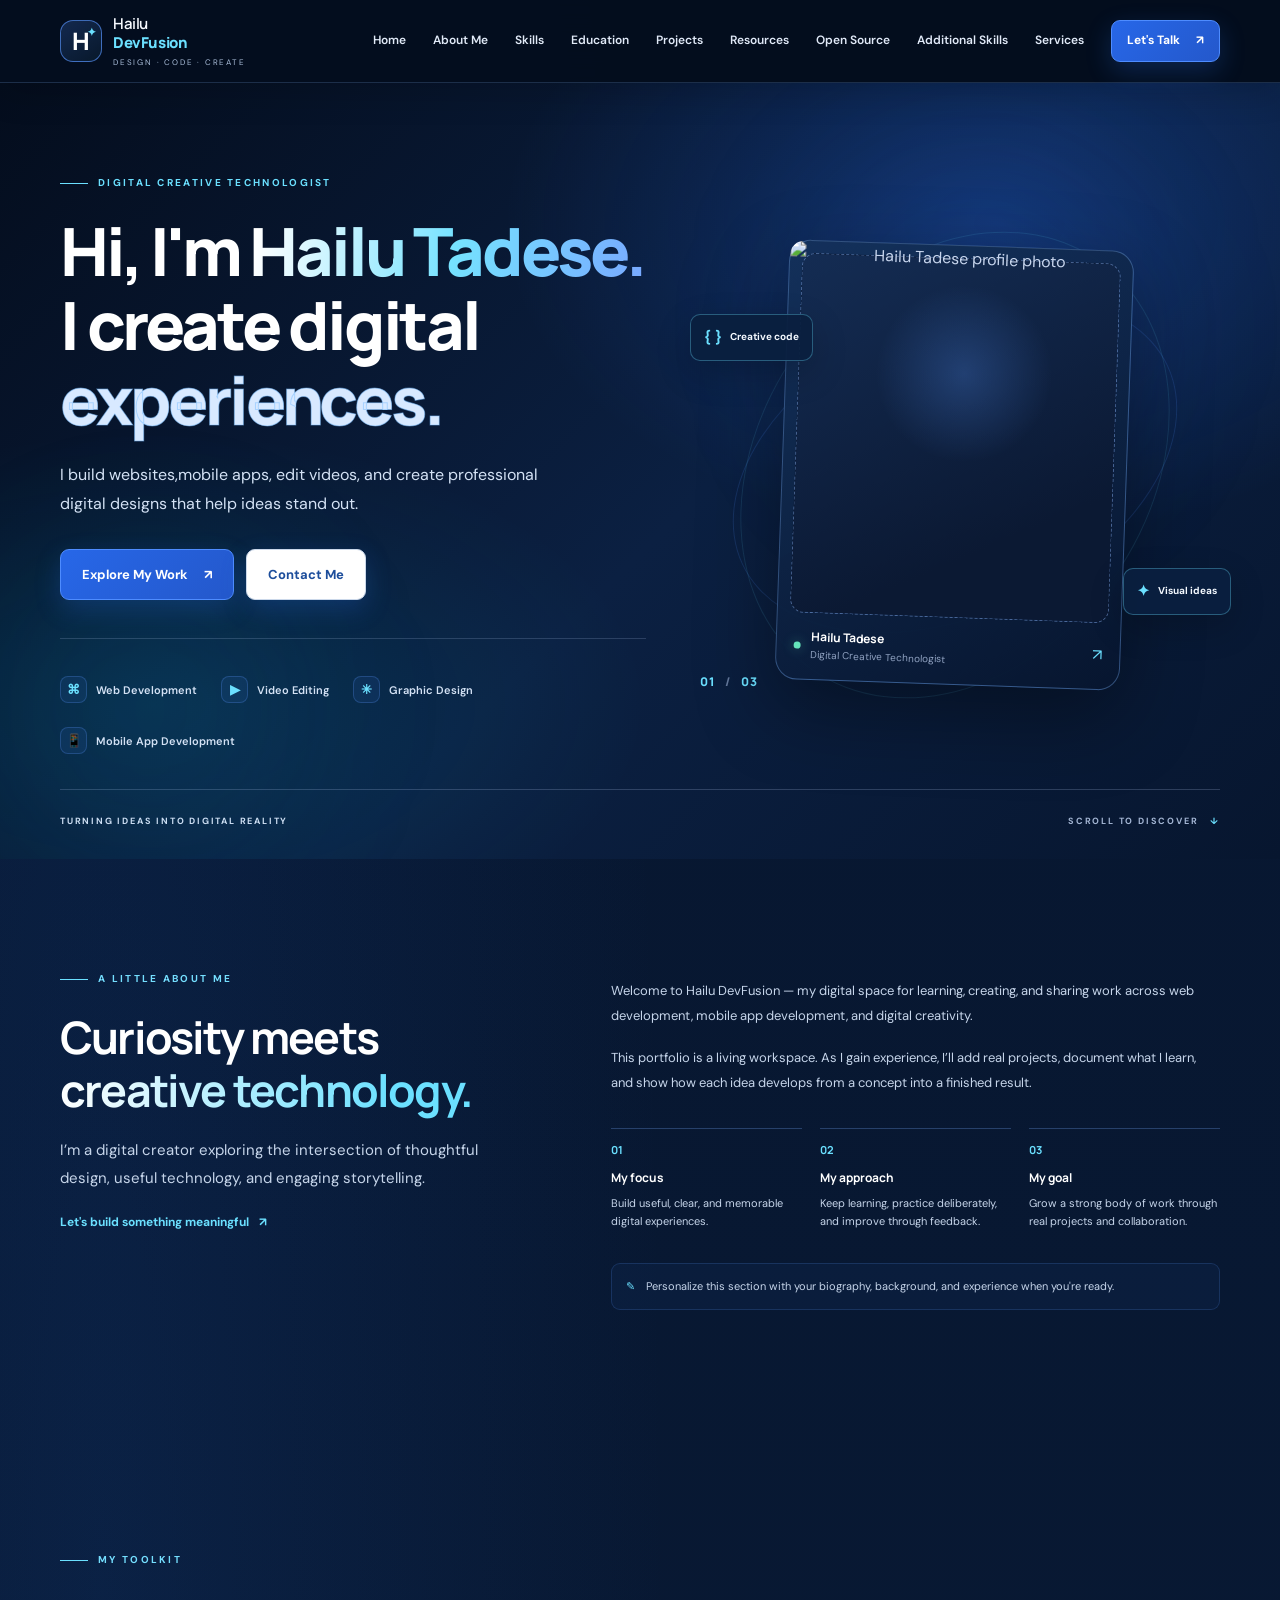
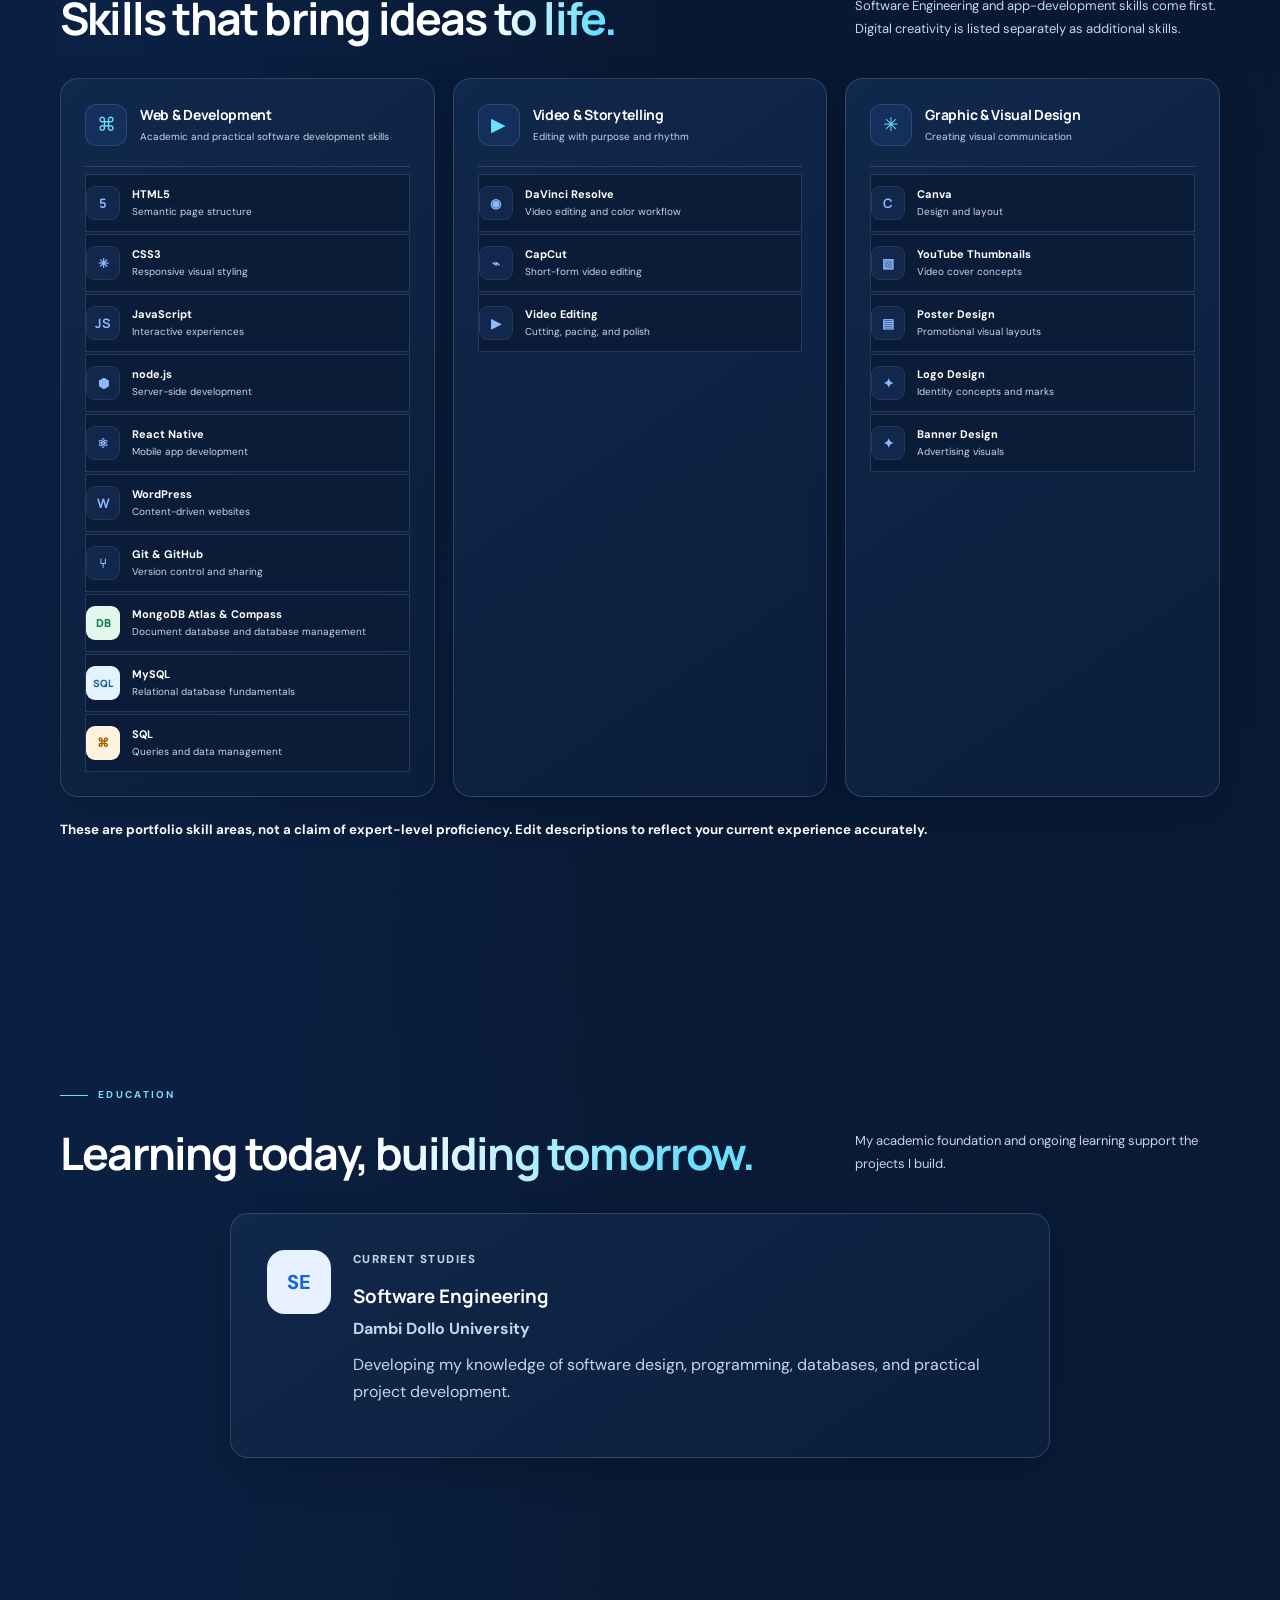
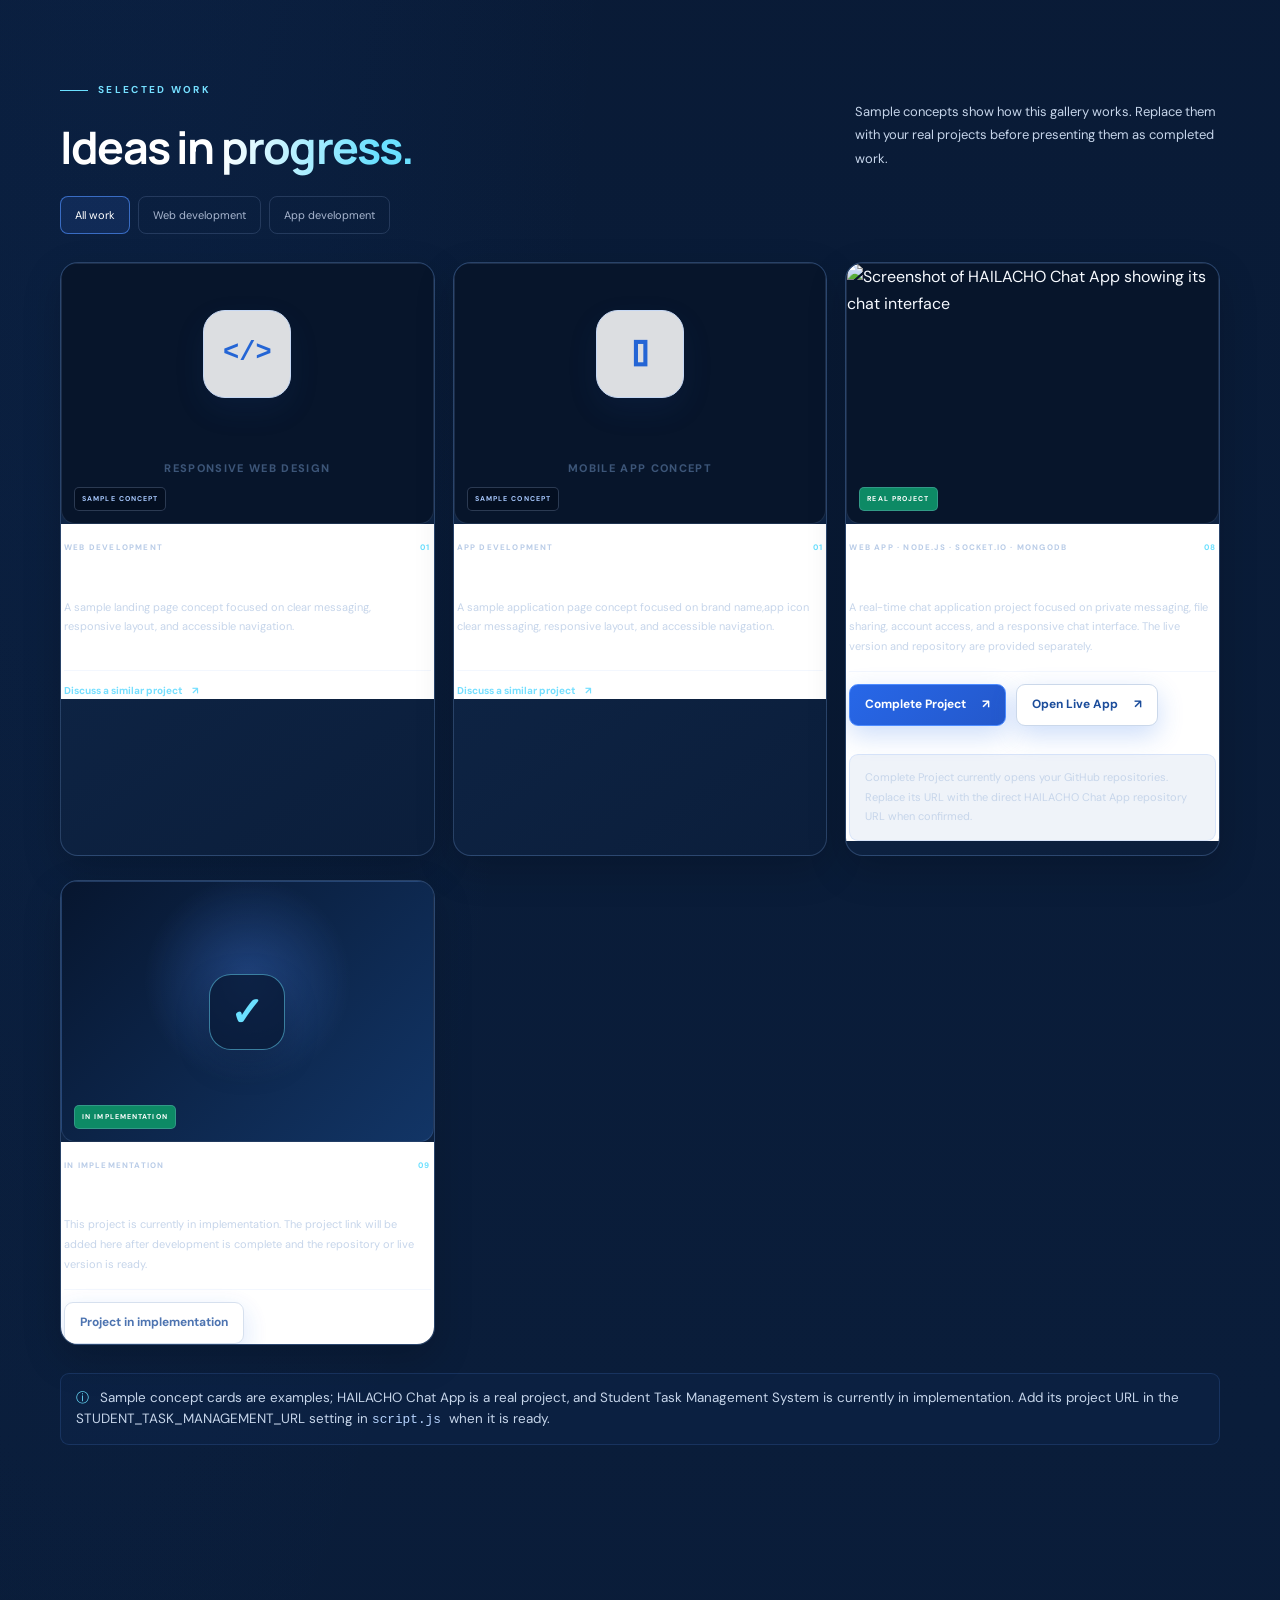
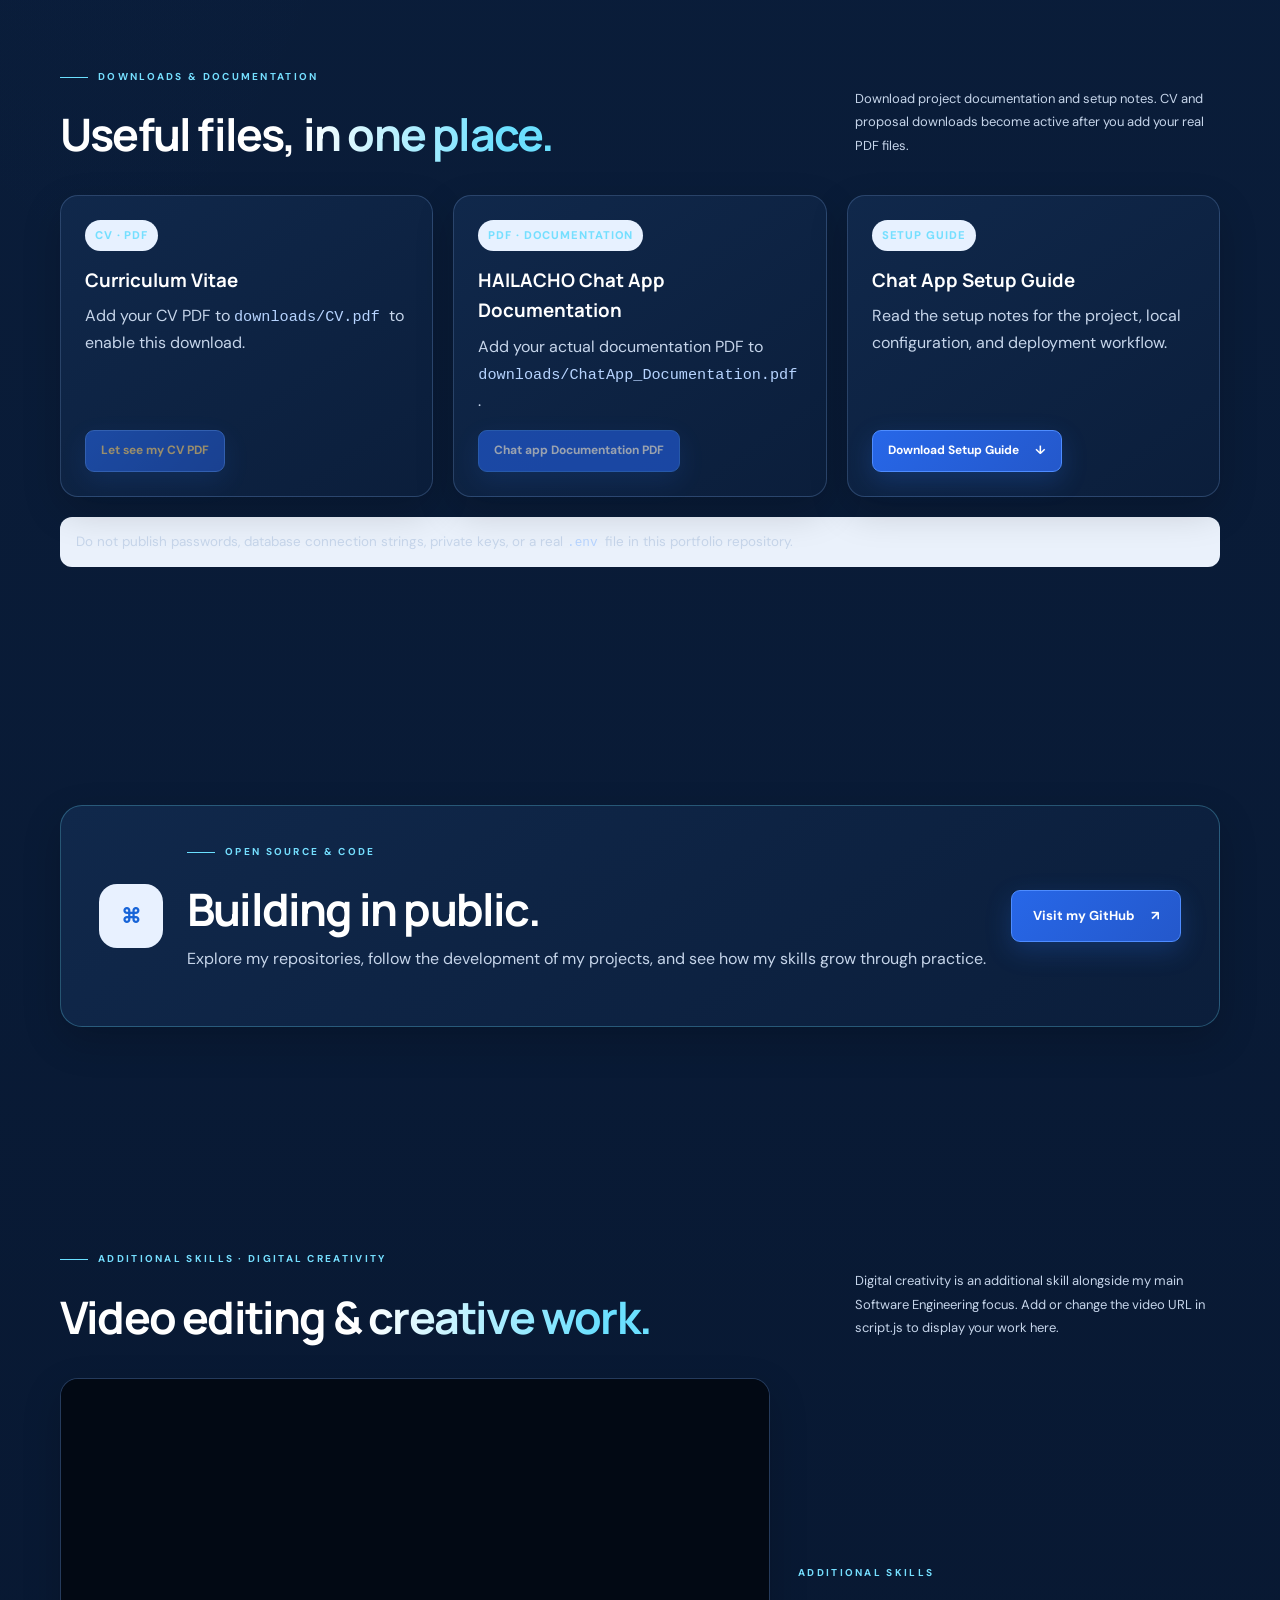
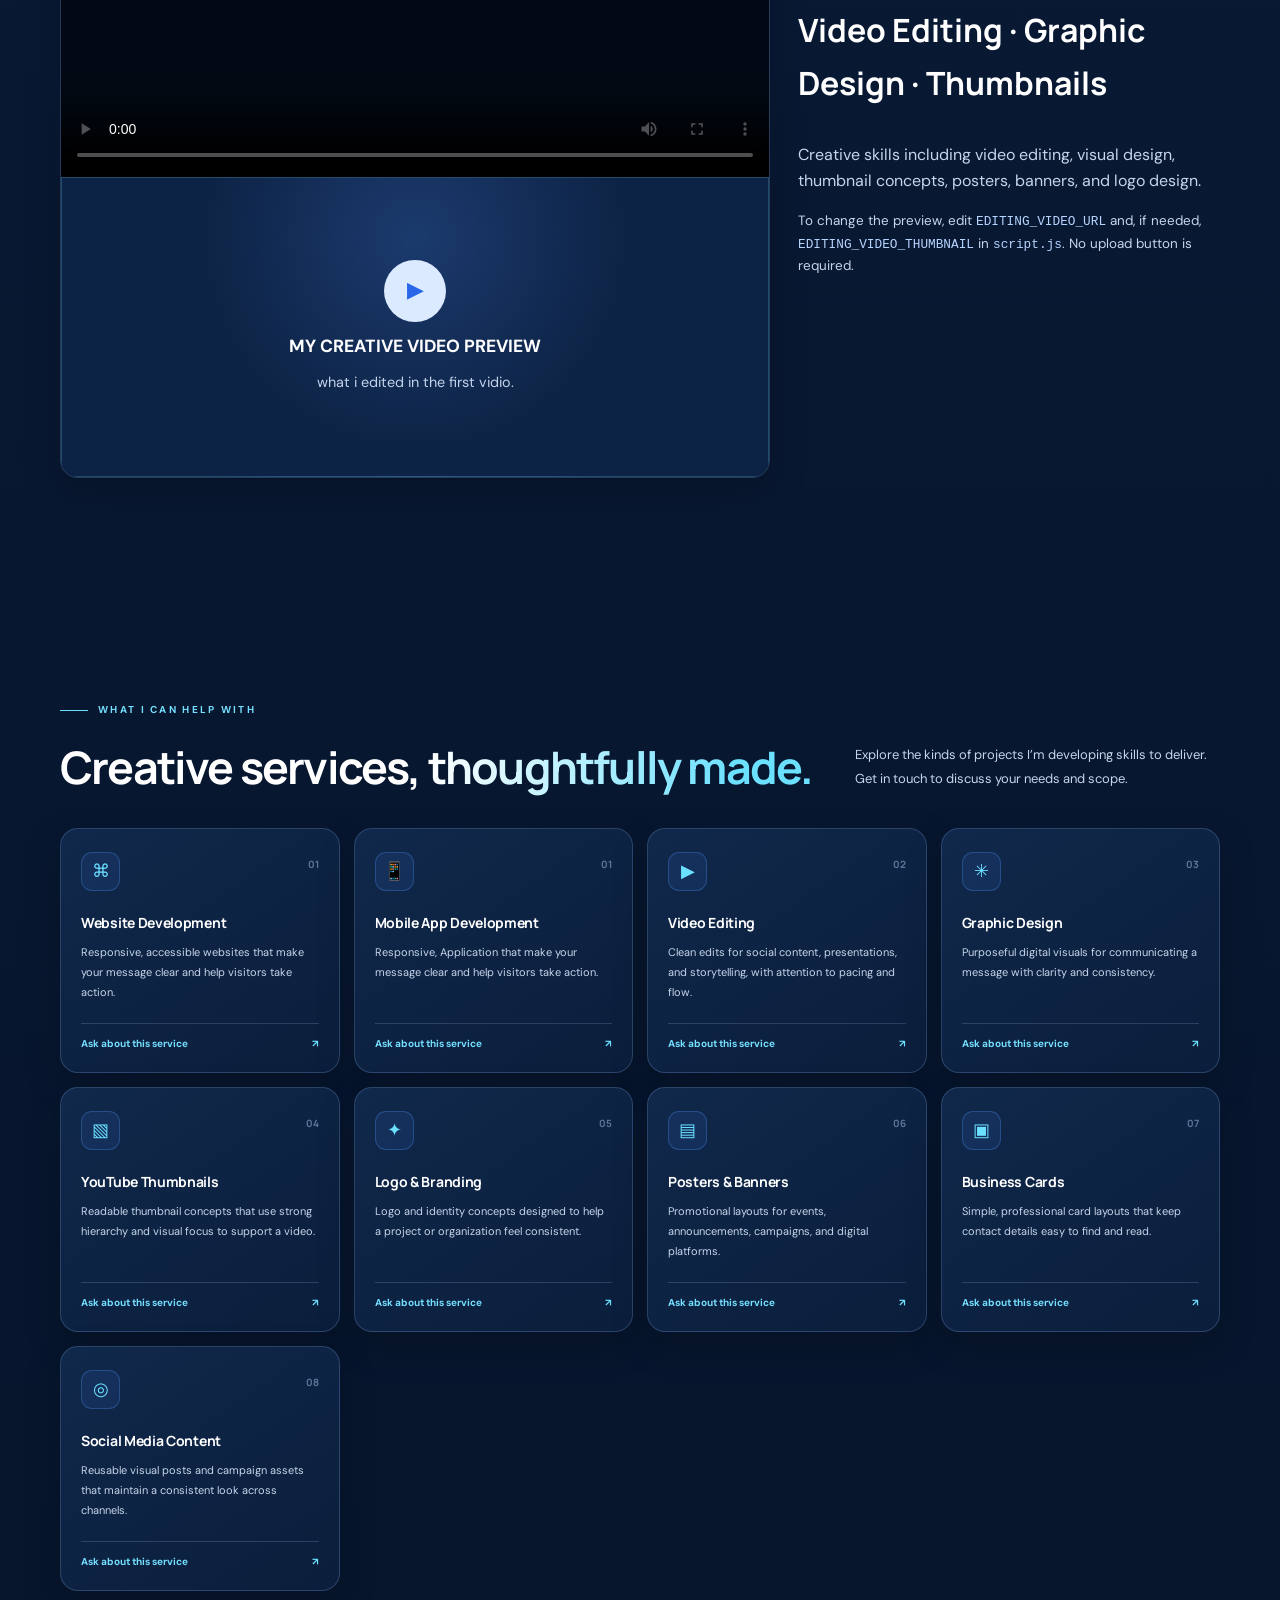
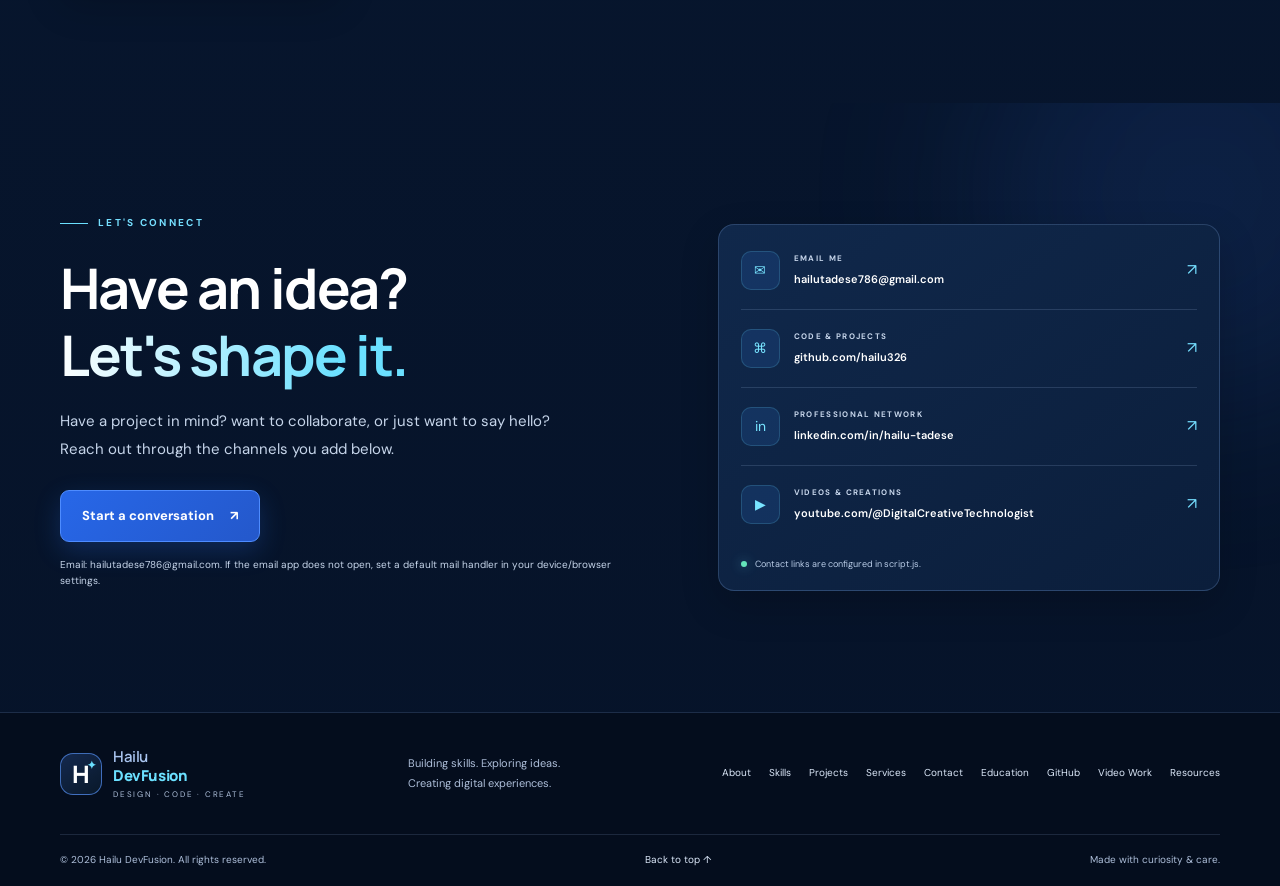
==== commit 24c8f62a: "Add files via upload fix portfolio website root" ====
--- a/index.html
+++ b/index.html
@@ -1,187 +1,1341 @@
-<!doctype html>
+<!DOCTYPE html>
+
 <html lang="en">
 <head>
-  <meta charset="utf-8">
-  <meta name="viewport" content="width=device-width, initial-scale=1">
-  <meta name="description" content="Hailu DevFusion — portfolio of Hailu Tadese, Digital Creative Technologist. Websites, video editing, and professional digital design.">
-  <meta name="theme-color" content="#08152e">
-  <meta property="og:title" content="Hailu DevFusion | Digital Creative Technologist">
-  <meta property="og:description" content="Web development, video editing, and graphic design by Hailu Tadese.">
-  <meta property="og:type" content="website">
-  <title>Hailu DevFusion | Digital Creative Technologist</title>
-  <link rel="preconnect" href="https://fonts.googleapis.com">
-  <link rel="preconnect" href="https://fonts.gstatic.com" crossorigin>
-  <link href="https://fonts.googleapis.com/css2?family=DM+Sans:wght@400;500;600;700&family=Manrope:wght@400;500;600;700;800&display=swap" rel="stylesheet">
-  <link rel="stylesheet" href="style.css">
-  <script src="script.js" defer></script>
+<meta charset="utf-8"/>
+<meta content="width=device-width, initial-scale=1" name="viewport"/>
+<meta content="Hailu DevFusion — portfolio of Hailu Tadese, Digital Creative Technologist. Websites, video editing, and professional digital design." name="description"/>
+<meta content="#08152e" name="theme-color"/>
+<meta content="Hailu DevFusion | Digital Creative Technologist" property="og:title"/>
+<meta content="Web development, video editing, and graphic design by Hailu Tadese." property="og:description"/>
+<meta content="website" property="og:type"/>
+<title>
+   Hailu DevFusion | Digital Creative Technologist
+  </title>
+<link href="https://fonts.googleapis.com" rel="preconnect"/>
+<link crossorigin="" href="https://fonts.gstatic.com" rel="preconnect"/>
+<link href="https://fonts.googleapis.com/css2?family=DM+Sans:wght@400;500;600;700&amp;family=Manrope:wght@400;500;600;700;800&amp;display=swap" rel="stylesheet"/>
+<link href="style.css" rel="stylesheet"/>
+<script defer="" src="script.js">
+</script>
 </head>
 <body>
-  <a class="skip-link" href="#main">Skip to content</a>
-  <header class="site-header" id="top">
-    <nav class="nav container" aria-label="Main navigation">
-      <a class="brand" href="#home" aria-label="Hailu DevFusion home">
-        <span class="brand-mark" aria-hidden="true">H<span>✦</span></span>
-        <span class="brand-text">Hailu <strong>DevFusion</strong><small>DESIGN · CODE · CREATE</small></span>
-      </a>
-      <button class="menu-toggle" aria-label="Open navigation menu" aria-expanded="false" aria-controls="nav-links">
-        <span></span><span></span><span></span>
+<a class="skip-link" href="#main">
+   Skip to content
+  </a>
+<header class="site-header" id="top">
+<nav aria-label="Main navigation" class="nav container">
+<a aria-label="Hailu DevFusion home" class="brand" href="#home">
+<span aria-hidden="true" class="brand-mark">
+      H
+      <span>
+       ✦
+      </span>
+</span>
+<span class="brand-text">
+      Hailu
+      <strong>
+       DevFusion
+      </strong>
+<small>
+       DESIGN · CODE · CREATE
+      </small>
+</span>
+</a>
+<button aria-controls="nav-links" aria-expanded="false" aria-label="Open navigation menu" class="menu-toggle">
+<span>
+</span>
+<span>
+</span>
+<span>
+</span>
+</button>
+<div class="nav-links" id="nav-links">
+
+
+
+
+
+
+
+
+
+<a href="#home">
+      Home
+     </a><a href="#about">
+      About Me
+     </a><a href="#skills">
+      Skills
+     </a><a href="#education">
+      Education
+     </a><a href="#projects">
+      Projects
+     </a><a href="#resources">
+      Resources
+     </a><a href="#github">Open Source</a><a href="#video-work">Additional Skills</a><a href="#services">
+      Services
+     </a><a class="button button-small nav-cta" href="#contact">
+      Let's Talk
+      <span aria-hidden="true">
+       ↗
+      </span>
+</a></div>
+</nav>
+</header>
+<main id="main">
+<section class="hero section" id="home">
+<div aria-hidden="true" class="hero-glow glow-one">
+</div>
+<div aria-hidden="true" class="hero-glow glow-two">
+</div>
+<div class="container hero-grid">
+<div class="hero-copy reveal">
+<p class="eyebrow">
+<span class="eyebrow-line">
+</span>
+       DIGITAL CREATIVE TECHNOLOGIST
+      </p>
+<h1>
+       Hi, I'm
+       <span class="gradient-text">
+        Hailu Tadese.
+       </span>
+<br/>
+       I create digital
+       <span class="outlined-text">
+        experiences.
+       </span>
+</h1>
+<p class="hero-description">
+       I build websites,mobile apps, edit videos, and create professional digital designs that help ideas stand out.
+      </p>
+<div class="hero-actions">
+<a class="button" href="#projects">
+        Explore My Work
+        <span aria-hidden="true">
+         ↗
+        </span>
+</a>
+<a class="button button-outline" href="#contact">
+        Contact Me
+       </a>
+</div>
+<div aria-label="Areas of focus" class="hero-highlights">
+<div>
+<span class="highlight-icon">
+         ⌘
+        </span>
+<span>
+         Web Development
+        </span>
+</div>
+<div>
+<span class="highlight-icon">
+         ▶
+        </span>
+<span>
+         Video Editing
+        </span>
+</div>
+<div>
+<span class="highlight-icon">
+         ✳
+        </span>
+<span>
+         Graphic Design
+        </span>
+</div>
+<div>
+<span class="highlight-icon">
+         📱
+        </span>
+<span>
+         Mobile App Development
+        </span>
+</div>
+</div>
+</div>
+<div aria-label="Profile photo placeholder" class="hero-visual reveal">
+<div class="visual-orbit orbit-a">
+</div>
+<div class="visual-orbit orbit-b">
+</div>
+<div class="profile-card">
+<!-- CHANGE ONLY THE FILE NAME below if your profile photo has a different name. -->
+<div class="photo-placeholder">
+<img alt="Hailu Tadese profile photo" src="assets/hailu-profile.jpg" style="position:absolute;inset:0;width:100%;height:100%;object-fit:cover;border-radius:inherit;"/>
+</div>
+<div class="profile-caption">
+<span class="status-dot">
+</span>
+<span>
+<strong>
+          Hailu Tadese
+         </strong>
+<small>
+          Digital Creative Technologist
+         </small>
+</span>
+<span aria-hidden="true" class="caption-arrow">
+         ↗
+        </span>
+</div>
+</div>
+<div class="floating-chip chip-code">
+<span>
+        { }
+       </span>
+       Creative code
+      </div>
+<div class="floating-chip chip-design">
+<span>
+        ✦
+       </span>
+       Visual ideas
+      </div>
+<div class="visual-index">
+       01
+       <span>
+        /
+       </span>
+       03
+      </div>
+</div>
+</div>
+<div class="hero-bottom container">
+<span>
+      TURNING IDEAS INTO DIGITAL REALITY
+     </span>
+<a href="#about">
+      SCROLL TO DISCOVER
+      <span aria-hidden="true">
+       ↓
+      </span>
+</a>
+</div>
+</section>
+<section class="section about-section" id="about">
+<div class="container section-grid">
+<div class="section-intro reveal">
+<p class="eyebrow">
+<span class="eyebrow-line">
+</span>
+       A LITTLE ABOUT ME
+      </p>
+<h2>
+       Curiosity meets
+       <br/>
+<span class="gradient-text">
+        creative technology.
+       </span>
+</h2>
+<p class="section-lead">
+       I’m a digital creator exploring the intersection of thoughtful design, useful technology, and engaging storytelling.
+      </p>
+<a class="text-link" href="#contact">
+       Let's build something meaningful
+       <span aria-hidden="true">
+        ↗
+       </span>
+</a>
+</div>
+<div class="about-content reveal">
+<p>
+       Welcome to Hailu DevFusion — my digital space for learning, creating, and sharing work across web development, mobile app development, and digital creativity.
+      </p>
+<p>
+       This portfolio is a living workspace. As I gain experience, I’ll add real projects, document what I learn, and show how each idea develops from a concept into a finished result.
+      </p>
+<div class="about-facts">
+<div>
+<span class="fact-number">
+         01
+        </span>
+<strong>
+         My focus
+        </strong>
+<p>
+         Build useful, clear, and memorable digital experiences.
+        </p>
+</div>
+<div>
+<span class="fact-number">
+         02
+        </span>
+<strong>
+         My approach
+        </strong>
+<p>
+         Keep learning, practice deliberately, and improve through feedback.
+        </p>
+</div>
+<div>
+<span class="fact-number">
+         03
+        </span>
+<strong>
+         My goal
+        </strong>
+<p>
+         Grow a strong body of work through real projects and collaboration.
+        </p>
+</div>
+</div>
+<p class="edit-note">
+<span aria-hidden="true">
+        ✎
+       </span>
+       Personalize this section with your biography, background, and experience when you're ready.
+      </p>
+</div>
+</div>
+</section>
+<section class="section skills-section" id="skills">
+<div class="container">
+<div class="section-heading reveal">
+<div>
+<p class="eyebrow">
+<span class="eyebrow-line">
+</span>
+        MY TOOLKIT
+       </p>
+<h2>
+        Skills that bring ideas
+        <span class="gradient-text">
+         to life.
+        </span>
+</h2>
+</div>
+<p>
+       Software Engineering and app-development skills come first. Digital creativity is listed separately as additional skills.
+      </p>
+</div>
+<div class="skill-groups">
+<article class="skill-group reveal">
+<div class="skill-group-heading">
+<span class="group-icon">
+         ⌘
+        </span>
+<div>
+<h3>
+          Web &amp; Development
+         </h3>
+<p>
+          Academic and practical software development skills
+         </p>
+</div>
+</div>
+<div class="skill-list">
+<div class="skill-item">
+<span class="skill-icon html">
+          5
+         </span>
+<span>
+<strong>
+           HTML5
+          </strong>
+<small>
+           Semantic page structure
+          </small>
+</span>
+</div>
+<div class="skill-item">
+<span class="skill-icon css">
+          ✳
+         </span>
+<span>
+<strong>
+           CSS3
+          </strong>
+<small>
+           Responsive visual styling
+          </small>
+</span>
+</div>
+<div class="skill-item">
+<span class="skill-icon js">
+          JS
+         </span>
+<span>
+<strong>
+           JavaScript
+          </strong>
+<small>
+           Interactive experiences
+          </small>
+</span>
+</div>
+<div class="skill-item">
+<span class="skill-icon node">
+          ⬢
+         </span>
+<span>
+<strong>
+           node.js
+          </strong>
+<small>
+           Server-side development
+          </small>
+</span>
+</div>
+<div class="skill-item">
+<span class="skill-icon react">
+          ⚛
+         </span>
+<span>
+<strong>
+           React Native
+          </strong>
+<small>
+           Mobile app development
+          </small>
+</span>
+</div>
+<div class="skill-item">
+<span class="skill-icon wp">
+          W
+         </span>
+<span>
+<strong>
+           WordPress
+          </strong>
+<small>
+           Content-driven websites
+          </small>
+</span>
+</div>
+<div class="skill-item">
+<span class="skill-icon git">
+          ⑂
+         </span>
+<span>
+<strong>
+           Git &amp; GitHub
+          </strong>
+<small>
+           Version control and sharing
+          </small>
+</span>
+</div>
+<div class="skill-item database-skill">
+<span class="skill-icon mongo">
+          DB
+         </span>
+<span>
+<strong>
+           MongoDB Atlas &amp; Compass
+          </strong>
+<small>
+           Document database and database management
+          </small>
+</span>
+</div>
+<div class="skill-item database-skill">
+<span class="skill-icon mysql">
+          SQL
+         </span>
+<span>
+<strong>
+           MySQL
+          </strong>
+<small>
+           Relational database fundamentals
+          </small>
+</span>
+</div>
+<div class="skill-item database-skill">
+<span class="skill-icon sql">
+          ⌘
+         </span>
+<span>
+<strong>
+           SQL
+          </strong>
+<small>
+           Queries and data management
+          </small>
+</span>
+</div>
+</div>
+</article>
+<article class="skill-group reveal">
+<div class="skill-group-heading">
+<span class="group-icon">
+         ▶
+        </span>
+<div>
+<h3>
+          Video &amp; Storytelling
+         </h3>
+<p>
+          Editing with purpose and rhythm
+         </p>
+</div>
+</div>
+<div class="skill-list">
+<div class="skill-item">
+<span class="skill-icon resolve">
+          ◉
+         </span>
+<span>
+<strong>
+           DaVinci Resolve
+          </strong>
+<small>
+           Video editing and color workflow
+          </small>
+</span>
+</div>
+<div class="skill-item">
+<span class="skill-icon capcut">
+          ⌁
+         </span>
+<span>
+<strong>
+           CapCut
+          </strong>
+<small>
+           Short-form video editing
+          </small>
+</span>
+</div>
+<div class="skill-item">
+<span class="skill-icon video">
+          ▶
+         </span>
+<span>
+<strong>
+           Video Editing
+          </strong>
+<small>
+           Cutting, pacing, and polish
+          </small>
+</span>
+</div>
+</div>
+</article>
+<article class="skill-group reveal">
+<div class="skill-group-heading">
+<span class="group-icon">
+         ✳
+        </span>
+<div>
+<h3>
+          Graphic &amp; Visual Design
+         </h3>
+<p>
+          Creating visual communication
+         </p>
+</div>
+</div>
+<div class="skill-list">
+<div class="skill-item">
+<span class="skill-icon canva">
+          C
+         </span>
+<span>
+<strong>
+           Canva
+          </strong>
+<small>
+           Design and layout
+          </small>
+</span>
+</div>
+<div class="skill-item">
+<span class="skill-icon thumb">
+          ▧
+         </span>
+<span>
+<strong>
+           YouTube Thumbnails
+          </strong>
+<small>
+           Video cover concepts
+          </small>
+</span>
+</div>
+<div class="skill-item">
+<span class="skill-icon poster">
+          ▤
+         </span>
+<span>
+<strong>
+           Poster Design
+          </strong>
+<small>
+           Promotional visual layouts
+          </small>
+</span>
+</div>
+<div class="skill-item">
+<span class="skill-icon logo">
+          ✦
+         </span>
+<span>
+<strong>
+           Logo Design
+          </strong>
+<small>
+           Identity concepts and marks
+          </small>
+</span>
+</div>
+<div class="skill-item">
+<span class="skill-icon banner">
+          ✦
+         </span>
+<span>
+<strong>
+           Banner Design
+          </strong>
+<small>
+           Advertising visuals
+          </small>
+</span>
+</div>
+</div>
+</article>
+</div>
+<p class="skills-disclaimer">
+      <h5 style="color: white;">These are portfolio skill areas, not a claim of expert-level proficiency. Edit descriptions to reflect your current experience accurately.</h5>
+     </p>
+</div>
+</section>
+<section class="section education-section light-section" id="education">
+<div class="container">
+<div class="section-heading reveal">
+<div>
+<p class="eyebrow">
+<span class="eyebrow-line">
+</span>
+        EDUCATION
+       </p>
+<h2>
+        Learning today,
+        <span class="gradient-text">
+         building tomorrow.
+        </span>
+</h2>
+</div>
+<p>
+       My academic foundation and ongoing learning support the projects I build.
+      </p>
+</div>
+<div class="education-card reveal">
+<div aria-hidden="true" class="education-mark">
+       SE
+      </div>
+<div>
+<p class="education-kicker">
+        CURRENT STUDIES
+       </p>
+<h3>
+        Software Engineering
+       </h3>
+<p class="education-school">
+        Dambi Dollo University
+       </p>
+<p>
+        Developing my knowledge of software design, programming, databases, and practical project development.
+       </p>
+</div>
+</div>
+</div>
+</section>
+
+
+
+
+
+<section class="section projects-section" id="projects">
+<div class="container">
+<div class="section-heading reveal">
+<div>
+<p class="eyebrow">
+<span class="eyebrow-line">
+</span>
+        SELECTED WORK
+       </p>
+<h2>
+        Ideas in
+        <span class="gradient-text">
+         progress.
+        </span>
+</h2>
+</div>
+<p>
+       Sample concepts show how this gallery works. Replace them with your real projects before presenting them as completed work.
+      </p>
+</div>
+<div aria-label="Filter projects" class="project-filters reveal" role="group">
+<button aria-pressed="true" class="filter-button active" data-filter="all" type="button">
+       All work
       </button>
-      <div class="nav-links" id="nav-links">
-        <a href="#home">Home</a>
-        <a href="#about">About Me</a>
-        <a href="#skills">Skills</a>
-        <a href="#projects">Projects</a>
-        <a href="#services">Services</a>
-        <a href="#contact">Contact</a>
-        <a class="button button-small nav-cta" href="#contact">Let's Talk <span aria-hidden="true">↗</span></a>
+<button aria-pressed="false" class="filter-button" data-filter="web" type="button">
+       Web development
+      </button>
+      <button aria-pressed="false" class="filter-button" data-filter="mobile-app" type="button">
+       App development
+      </button>
+
+
+
+
+</div>
+<div class="project-grid">
+<article class="project-card reveal" data-category="web">
+<a aria-label="Ask about the sample responsive website concept" class="project-preview generated-preview preview-web" href="#contact">
+<span class="sample-label">
+         SAMPLE CONCEPT
+        </span>
+<span class="generated-preview-label">
+         RESPONSIVE WEB DESIGN
+        </span>
+</a>
+<div class="project-info">
+<div class="project-meta">
+<span>
+          WEB DEVELOPMENT
+         </span>
+<span>
+          01
+         </span>
+</div>
+<h3>
+         Responsive Website Concept
+        </h3>
+<p>
+         A sample landing page concept focused on clear messaging, responsive layout, and accessible navigation.
+        </p>
+<div class="project-links">
+<a class="text-link" href="#contact">
+          Discuss a similar project
+          <span>
+           ↗
+          </span>
+</a>
+</div>
+</div>
+</article>
+<article class="project-card reveal" data-category="mobile-app">
+<a aria-label="Ask about the sample mobile app concept" class="project-preview generated-preview preview-mobile preview-web" href="#contact">
+<span class="sample-label">
+         SAMPLE CONCEPT
+        </span>
+<span class="generated-preview-label">
+         MOBILE APP CONCEPT
+        </span>
+</a>
+<div class="project-info">
+<div class="project-meta">
+<span>APP DEVELOPMENT</span>
+<span>
+          01
+         </span>
+</div>
+<h3>
+         Responsive mobile app Concept
+        </h3>
+<p>
+         A sample application page concept focused on brand name,app icon clear messaging, responsive layout, and accessible navigation.
+        </p>
+<div class="project-links">
+<a class="text-link" href="#contact">
+          Discuss a similar project
+          <span>
+           ↗
+          </span>
+</a>
+</div>
+</div>
+</article>
+
+
+
+
+
+<article class="project-card reveal chat-app-project" data-category="web">
+<a aria-label="Open HAILACHO Chat App live" class="project-preview chat-app-preview" href="https://chat-app-1-x96z.onrender.com" rel="noopener noreferrer" target="_blank">
+<img alt="Screenshot of HAILACHO Chat App showing its chat interface" loading="lazy" src="assets/chat-app-screenshot.png"/>
+<span class="sample-label real-project-label">
+         REAL PROJECT
+        </span>
+</a>
+<div class="project-info">
+<div class="project-meta">
+<span>
+          WEB APP · NODE.JS · SOCKET.IO · MONGODB
+         </span>
+<span>
+          08
+         </span>
+</div>
+<h3>
+         HAILACHO Chat App
+        </h3>
+<p>
+         A real-time chat application project focused on private messaging, file sharing, account access, and a responsive chat interface. The live version and repository are provided separately.
+        </p>
+<div class="project-links project-action-links">
+<a class="button button-small" href="https://github.com/hailu326?tab=repositories" rel="noopener noreferrer" target="_blank">
+          Complete Project
+          <span aria-hidden="true">
+           ↗
+          </span>
+</a>
+<a class="button button-small button-outline" href="https://chat-app-1-x96z.onrender.com" rel="noopener noreferrer" target="_blank">
+          Open Live App
+          <span aria-hidden="true">
+           ↗
+          </span>
+</a>
+</div>
+<p class="project-note">
+         Complete Project currently opens your GitHub repositories. Replace its URL with the direct HAILACHO Chat App repository URL when confirmed.
+        </p>
+</div>
+</article>
+<article class="project-card reveal student-project-card" data-category="web">
+<div aria-label="Student Task Management System project in implementation" class="project-preview student-project-preview">
+<span aria-hidden="true" class="student-project-symbol">✓</span>
+<span class="sample-label real-project-label">IN IMPLEMENTATION</span>
+</div>
+<div class="project-info">
+<div class="project-meta">
+<span>IN IMPLEMENTATION</span>
+<span>09</span>
+</div>
+<h3>Student Task Management System</h3>
+<p>This project is currently in implementation. The project link will be added here after development is complete and the repository or live version is ready.</p>
+<div class="project-links project-action-links">
+<a aria-disabled="true" class="button button-small button-outline student-project-link" data-student-project-link="" href="#projects">Project in implementation</a>
+</div>
+</div>
+</article>
+</div>
+<p class="project-note">
+<span aria-hidden="true">
+       ⓘ
+      </span>
+      Sample concept cards are examples; HAILACHO Chat App is a real project, and Student Task Management System is currently in implementation. Add its project URL in the STUDENT_TASK_MANAGEMENT_URL setting in
+      <code>
+       script.js
+      </code>
+      when it is ready.
+     </p>
+</div>
+</section><section class="section resources-section light-section" id="resources">
+<div class="container">
+<div class="section-heading reveal">
+<div>
+<p class="eyebrow">
+<span class="eyebrow-line">
+</span>
+        DOWNLOADS &amp; DOCUMENTATION
+       </p>
+<h2>
+        Useful files,
+        <span class="gradient-text">
+         in one place.
+        </span>
+</h2>
+</div>
+<p>
+       Download project documentation and setup notes. CV and proposal downloads become active after you add your real PDF files.
+      </p>
+</div>
+<div class="resource-grid">
+<article class="resource-card reveal">
+<span class="resource-type">
+        CV · PDF
+       </span>
+<h3>
+        Curriculum Vitae
+       </h3>
+<p>
+        Add your CV PDF to
+        <code>
+         downloads/CV.pdf
+        </code>
+        to enable this download.
+       </p>
+<a aria-disabled="true" class="button button-small resource-pending" data-needs-file="downloads/Hailu_Tadese_CV.pdf" href="downloads/Hailu_Tadese_CV.pdf">
+        Let see my CV PDF 
+       </a>
+</article>
+<article class="resource-card reveal">
+<span class="resource-type">
+        PDF · DOCUMENTATION
+       </span>
+<h3>
+        HAILACHO Chat App Documentation
+       </h3>
+<p>
+        Add your actual documentation PDF to
+        <code>
+         downloads/ChatApp_Documentation.pdf
+        </code>
+        .
+       </p>
+<a aria-disabled="true" class="button button-small resource-pending" data-needs-file="downloads/ChatApp_Documentation.pdf" href="downloads/ChatApp_Documentation.pdf">
+        Chat app Documentation PDF
+       </a>
+</article>
+<article class="resource-card reveal">
+<span class="resource-type">
+        SETUP GUIDE
+       </span>
+<h3>
+        Chat App Setup Guide
+       </h3>
+<p>
+        Read the setup notes for the project, local configuration, and deployment workflow.
+       </p>
+<a class="button button-small" download="" href="downloads/CHAT_APP_SETUP.md">
+        Download Setup Guide
+        <span aria-hidden="true">
+         ↓
+        </span>
+</a>
+</article>
+</div>
+<p class="resource-note">
+      Do not publish passwords, database connection strings, private keys, or a real
+      <code>
+       .env
+      </code>
+      file in this portfolio repository.
+     </p>
+</div>
+</section><section class="section github-section light-section" id="github">
+<div class="container github-panel reveal">
+<div aria-hidden="true" class="github-icon">
+      ⌘
+     </div>
+<div class="github-copy">
+<p class="eyebrow">
+<span class="eyebrow-line">
+</span>
+       OPEN SOURCE &amp; CODE
+      </p>
+<h2>
+       Building in public.
+      </h2>
+<p>
+       Explore my repositories, follow the development of my projects, and see how my skills grow through practice.
+      </p>
+</div>
+<a class="button" href="https://github.com/hailu326" rel="noopener noreferrer" target="_blank">
+      Visit my GitHub
+      <span aria-hidden="true">
+       ↗
+      </span>
+</a>
+</div>
+</section><section class="section video-work-section" id="video-work">
+<div class="container">
+<div class="section-heading reveal">
+<div>
+<p class="eyebrow"><span class="eyebrow-line"></span> ADDITIONAL SKILLS · DIGITAL CREATIVITY</p>
+<h2>Video editing &amp; <span class="gradient-text">creative work.</span></h2>
+</div>
+<p>Digital creativity is an additional skill alongside my main Software Engineering focus. Add or change the video URL in script.js to display your work here.</p>
+</div>
+<div class="video-work-grid">
+<div class="video-player-card reveal" id="editing-video-card">
+<video aria-label="Digital creativity video portfolio preview" controls="" hidden="" id="editing-video-player" playsinline="" poster="assets/project-video.jpg" preload="metadata">
+<source id="editing-video-source" src="assets/1021.mp4" type="video/mp4"/>
+</video>
+<div class="video-empty-state" id="video-empty-state">
+<span aria-hidden="true" class="video-play-icon">▶</span>
+<strong>MY CREATIVE VIDEO PREVIEW</strong>
+<span>what i edited in the first vidio.</span>
+</div>
+</div>
+<div class="video-work-copy reveal">
+<p class="eyebrow">ADDITIONAL SKILLS</p>
+<h3>Video Editing · Graphic Design · Thumbnails</h3>
+<p>Creative skills including video editing, visual design, thumbnail concepts, posters, banners, and logo design.</p>
+<p class="video-file-help">To change the preview, edit <code>EDITING_VIDEO_URL</code> and, if needed, <code>EDITING_VIDEO_THUMBNAIL</code> in <code>script.js</code>. No upload button is required.</p>
+</div>
+</div>
+</div>
+</section><section class="section services-section" id="services">
+<div class="container">
+<div class="section-heading reveal">
+<div>
+<p class="eyebrow">
+<span class="eyebrow-line">
+</span>
+        WHAT I CAN HELP WITH
+       </p>
+<h2>
+        Creative services,
+        <span class="gradient-text">
+         thoughtfully made.
+        </span>
+</h2>
+</div>
+<p>
+       Explore the kinds of projects I’m developing skills to deliver. Get in touch to discuss your needs and scope.
+      </p>
+</div>
+<div class="services-grid">
+<article class="service-card reveal">
+<span class="service-icon">
+        ⌘
+       </span>
+<span class="service-number">
+        01
+       </span>
+<h3>
+        Website Development
+       </h3>
+<p>
+        Responsive, accessible websites that make your message clear and help visitors take action.
+       </p>
+<a aria-label="Ask about website development" class="service-link" href="#contact">
+        Ask about this service
+        <span>
+         ↗
+        </span>
+</a>
+</article>
+<article class="service-card reveal">
+<span class="service-icon">
+        📱
+       </span>
+<span class="service-number">
+        01
+       </span>
+<h3>
+        Mobile App Development
+       </h3>
+<p>
+        Responsive, Application  that make your message clear and help visitors take action.
+       </p>
+<a aria-label="Ask about website development" class="service-link" href="#contact">
+        Ask about this service
+        <span>
+         ↗
+        </span>
+</a>
+</article>
+<article class="service-card reveal">
+<span class="service-icon">
+        ▶
+       </span>
+<span class="service-number">
+        02
+       </span>
+<h3>
+        Video Editing
+       </h3>
+<p>
+        Clean edits for social content, presentations, and storytelling, with attention to pacing and flow.
+       </p>
+<a aria-label="Ask about video editing" class="service-link" href="#contact">
+        Ask about this service
+        <span>
+         ↗
+        </span>
+</a>
+</article>
+<article class="service-card reveal">
+<span class="service-icon">
+        ✳
+       </span>
+<span class="service-number">
+        03
+       </span>
+<h3>
+        Graphic Design
+       </h3>
+<p>
+        Purposeful digital visuals for communicating a message with clarity and consistency.
+       </p>
+<a aria-label="Ask about graphic design" class="service-link" href="#contact">
+        Ask about this service
+        <span>
+         ↗
+        </span>
+</a>
+</article>
+<article class="service-card reveal">
+<span class="service-icon">
+        ▧
+       </span>
+<span class="service-number">
+        04
+       </span>
+<h3>
+        YouTube Thumbnails
+       </h3>
+<p>
+        Readable thumbnail concepts that use strong hierarchy and visual focus to support a video.
+       </p>
+<a aria-label="Ask about YouTube thumbnails" class="service-link" href="#contact">
+        Ask about this service
+        <span>
+         ↗
+        </span>
+</a>
+</article>
+<article class="service-card reveal">
+<span class="service-icon">
+        ✦
+       </span>
+<span class="service-number">
+        05
+       </span>
+<h3>
+        Logo &amp; Branding
+       </h3>
+<p>
+        Logo and identity concepts designed to help a project or organization feel consistent.
+       </p>
+<a aria-label="Ask about logo and branding design" class="service-link" href="#contact">
+        Ask about this service
+        <span>
+         ↗
+        </span>
+</a>
+</article>
+<article class="service-card reveal">
+<span class="service-icon">
+        ▤
+       </span>
+<span class="service-number">
+        06
+       </span>
+<h3>
+        Posters &amp; Banners
+       </h3>
+<p>
+        Promotional layouts for events, announcements, campaigns, and digital platforms.
+       </p>
+<a aria-label="Ask about poster and banner design" class="service-link" href="#contact">
+        Ask about this service
+        <span>
+         ↗
+        </span>
+</a>
+</article>
+<article class="service-card reveal">
+<span class="service-icon">
+        ▣
+       </span>
+<span class="service-number">
+        07
+       </span>
+<h3>
+        Business Cards
+       </h3>
+<p>
+        Simple, professional card layouts that keep contact details easy to find and read.
+       </p>
+<a aria-label="Ask about business card design" class="service-link" href="#contact">
+        Ask about this service
+        <span>
+         ↗
+        </span>
+</a>
+</article>
+<article class="service-card reveal">
+<span class="service-icon">
+        ◎
+       </span>
+<span class="service-number">
+        08
+       </span>
+<h3>
+        Social Media Content
+       </h3>
+<p>
+        Reusable visual posts and campaign assets that maintain a consistent look across channels.
+       </p>
+<a aria-label="Ask about social media content design" class="service-link" href="#contact">
+        Ask about this service
+        <span>
+         ↗
+        </span>
+</a>
+</article>
+</div>
+</div>
+</section><section class="section contact-section" id="contact">
+<div aria-hidden="true" class="contact-glow">
+</div>
+<div class="container contact-grid">
+<div class="contact-copy reveal">
+<p class="eyebrow">
+<span class="eyebrow-line">
+</span>
+       LET'S CONNECT
+      </p>
+<h2>
+       Have an idea?
+       <br/>
+<span class="gradient-text">
+        Let's shape it.
+       </span>
+</h2>
+<p class="section-lead">
+       Have a project in mind? want to collaborate, or just want to say hello? Reach out through the channels you add below.
+      </p>
+<a class="button" data-email-link="" href="mailto:hailutadese786@gmail.com">
+       Start a conversation
+       <span aria-hidden="true">
+        ↗
+       </span>
+</a>
+<p class="contact-small">
+       Email: hailutadese786@gmail.com. If the email app does not open, set a default mail handler in your device/browser settings.
+      </p>
+</div>
+<div class="contact-panel reveal">
+<a class="contact-row" data-email-link="" href="mailto:hailutadese786@gmail.com">
+<span class="contact-row-icon">
+        ✉
+       </span>
+<span>
+<small>
+         EMAIL ME
+        </small>
+<strong data-email-text="">
+         hailutadese786@gmail.com
+        </strong>
+</span>
+<span class="contact-arrow">
+        ↗
+       </span>
+</a>
+<a class="contact-row" data-social="github" href="https://github.com/hailu326" rel="noopener noreferrer" target="_blank">
+<span class="contact-row-icon">
+        ⌘
+       </span>
+<span>
+<small>
+         CODE &amp; PROJECTS
+        </small>
+<strong data-social-text="github">
+         hailu326
+        </strong>
+</span>
+<span class="contact-arrow">
+        ↗
+       </span>
+</a>
+<a class="contact-row" data-social="linkedin" href="https://www.linkedin.com/in/hailu-tadese" rel="noopener noreferrer" target="_blank">
+<span class="contact-row-icon">
+        in
+       </span>
+<span>
+<small>
+         PROFESSIONAL NETWORK
+        </small>
+<strong data-social-text="linkedin">
+         Hailu Tadese
+        </strong>
+</span>
+<span class="contact-arrow">
+        ↗
+       </span>
+</a>
+<a class="contact-row" data-social="youtube" href="https://www.youtube.com/@DigitalCreativeTechnologist" rel="noopener noreferrer" target="_blank">
+<span class="contact-row-icon">
+        ▶
+       </span>
+<span>
+<small>
+         VIDEOS &amp; CREATIONS
+        </small>
+<strong data-social-text="youtube">
+         Digital Creative Technologist
+        </strong>
+</span>
+<span class="contact-arrow">
+        ↗
+       </span>
+</a>
+<div class="contact-footnote">
+<span class="status-dot">
+</span>
+       Contact links are configured in script.js.
       </div>
-    </nav>
-  </header>
-
-  <main id="main">
-    <section class="hero section" id="home">
-      <div class="hero-glow glow-one" aria-hidden="true"></div><div class="hero-glow glow-two" aria-hidden="true"></div>
-      <div class="container hero-grid">
-        <div class="hero-copy reveal">
-          <p class="eyebrow"><span class="eyebrow-line"></span> DIGITAL CREATIVE TECHNOLOGIST</p>
-          <h1>Hi, I'm <span class="gradient-text">Hailu Tadese.</span><br>I create digital <span class="outlined-text">experiences.</span></h1>
-          <p class="hero-description">I build websites, edit videos, and create professional digital designs that help ideas stand out.</p>
-          <div class="hero-actions">
-            <a class="button" href="#projects">Explore My Work <span aria-hidden="true">↗</span></a>
-            <a class="button button-outline" href="#contact">Contact Me</a>
-          </div>
-          <div class="hero-highlights" aria-label="Areas of focus">
-            <div><span class="highlight-icon">⌘</span><span>Web Development</span></div>
-            <div><span class="highlight-icon">▶</span><span>Video Editing</span></div>
-            <div><span class="highlight-icon">✳</span><span>Graphic Design</span></div>
-          </div>
-        </div>
-        <div class="hero-visual reveal" aria-label="Profile photo placeholder">
-          <div class="visual-orbit orbit-a"></div><div class="visual-orbit orbit-b"></div>
-          <div class="profile-card">
-            <!-- CHANGE ONLY THE FILE NAME below if your profile photo has a different name. -->
-            <div class="photo-placeholder">
-              <img src="assets/tecno world.jpg" alt="Hailu Tadese profile photo"
-                   style="position:absolute;inset:0;width:100%;height:100%;object-fit:cover;border-radius:inherit;">
-            </div>
-            <div class="profile-caption"><span class="status-dot"></span><span><strong>Hailu Tadese</strong><small>Digital Creative Technologist</small></span><span class="caption-arrow" aria-hidden="true">↗</span></div>
-          </div>
-          <div class="floating-chip chip-code"><span>{ }</span> Creative code</div>
-          <div class="floating-chip chip-design"><span>✦</span> Visual ideas</div>
-          <div class="visual-index">01 <span>/</span> 03</div>
-        </div>
-      </div>
-      <div class="hero-bottom container"><span>TURNING IDEAS INTO DIGITAL REALITY</span><a href="#about">SCROLL TO DISCOVER <span aria-hidden="true">↓</span></a></div>
-    </section>
-
-    <section class="section about-section" id="about">
-      <div class="container section-grid">
-        <div class="section-intro reveal">
-          <p class="eyebrow"><span class="eyebrow-line"></span> A LITTLE ABOUT ME</p>
-          <h2>Curiosity meets<br><span class="gradient-text">creative technology.</span></h2>
-          <p class="section-lead">I’m a digital creator exploring the intersection of thoughtful design, useful technology, and engaging storytelling.</p>
-          <a class="text-link" href="#contact">Let's build something meaningful <span aria-hidden="true">↗</span></a>
-        </div>
-        <div class="about-content reveal">
-          <p>Welcome to Hailu DevFusion — my digital space for learning, creating, and sharing work across web development, video editing, and graphic design.</p>
-          <p>This portfolio is a living workspace. As I gain experience, I’ll add real projects, document what I learn, and show how each idea develops from a concept into a finished result.</p>
-          <div class="about-facts">
-            <div><span class="fact-number">01</span><strong>My focus</strong><p>Build useful, clear, and memorable digital experiences.</p></div>
-            <div><span class="fact-number">02</span><strong>My approach</strong><p>Keep learning, practice deliberately, and improve through feedback.</p></div>
-            <div><span class="fact-number">03</span><strong>My goal</strong><p>Grow a strong body of work through real projects and collaboration.</p></div>
-          </div>
-          <p class="edit-note"><span aria-hidden="true">✎</span> Personalize this section with your biography, background, and experience when you're ready.</p>
-        </div>
-      </div>
-    </section>
-
-    <section class="section skills-section" id="skills">
-      <div class="container">
-        <div class="section-heading reveal"><div><p class="eyebrow"><span class="eyebrow-line"></span> MY TOOLKIT</p><h2>Skills that bring ideas <span class="gradient-text">to life.</span></h2></div><p>Tools and skills I’m building across code, video, and visual design. Update these as your abilities grow.</p></div>
-        <div class="skill-groups">
-          <article class="skill-group reveal"><div class="skill-group-heading"><span class="group-icon">⌘</span><div><h3>Web & Development</h3><p>Designing and building for the web</p></div></div><div class="skill-list">
-            <div class="skill-item"><span class="skill-icon html">5</span><span><strong>HTML5</strong><small>Semantic page structure</small></span></div>
-            <div class="skill-item"><span class="skill-icon css">✳</span><span><strong>CSS3</strong><small>Responsive visual styling</small></span></div>
-            <div class="skill-item"><span class="skill-icon js">JS</span><span><strong>JavaScript</strong><small>Interactive experiences</small></span></div>
-            <div class="skill-item"><span class="skill-icon wp">W</span><span><strong>WordPress</strong><small>Content-driven websites</small></span></div>
-            <div class="skill-item"><span class="skill-icon git">⑂</span><span><strong>Git & GitHub</strong><small>Version control and sharing</small></span></div>
-          </div></article>
-          <article class="skill-group reveal"><div class="skill-group-heading"><span class="group-icon">▶</span><div><h3>Video & Storytelling</h3><p>Editing with purpose and rhythm</p></div></div><div class="skill-list">
-            <div class="skill-item"><span class="skill-icon resolve">◉</span><span><strong>DaVinci Resolve</strong><small>Video editing and color workflow</small></span></div>
-            <div class="skill-item"><span class="skill-icon capcut">⌁</span><span><strong>CapCut</strong><small>Short-form video editing</small></span></div>
-            <div class="skill-item"><span class="skill-icon video">▶</span><span><strong>Video Editing</strong><small>Cutting, pacing, and polish</small></span></div>
-          </div></article>
-          <article class="skill-group reveal"><div class="skill-group-heading"><span class="group-icon">✳</span><div><h3>Graphic & Visual Design</h3><p>Creating visual communication</p></div></div><div class="skill-list">
-            <div class="skill-item"><span class="skill-icon canva">C</span><span><strong>Canva</strong><small>Design and layout</small></span></div>
-            <div class="skill-item"><span class="skill-icon thumb">▧</span><span><strong>YouTube Thumbnails</strong><small>Video cover concepts</small></span></div>
-            <div class="skill-item"><span class="skill-icon poster">▤</span><span><strong>Poster Design</strong><small>Promotional visual layouts</small></span></div>
-            <div class="skill-item"><span class="skill-icon logo">✦</span><span><strong>Logo Design</strong><small>Identity concepts and marks</small></span></div>
-          </div></article>
-        </div>
-        <p class="skills-disclaimer">These are portfolio skill areas, not a claim of expert-level proficiency. Edit descriptions to reflect your current experience accurately.</p>
-      </div>
-    </section>
-
-    <section class="section projects-section" id="projects">
-      <div class="container">
-        <div class="section-heading reveal"><div><p class="eyebrow"><span class="eyebrow-line"></span> SELECTED WORK</p><h2>Ideas in <span class="gradient-text">progress.</span></h2></div><p>Sample concepts show how this gallery works. Replace them with your real projects before presenting them as completed work.</p></div>
-        <div class="project-filters reveal" role="group" aria-label="Filter projects">
-          <button class="filter-button active" type="button" data-filter="all" aria-pressed="true">All work</button>
-          <button class="filter-button" type="button" data-filter="web" aria-pressed="false">Web development</button>
-          <button class="filter-button" type="button" data-filter="video" aria-pressed="false">Video editing</button>
-          <button class="filter-button" type="button" data-filter="design" aria-pressed="false">Graphic design</button>
-          <button class="filter-button" type="button" data-filter="branding" aria-pressed="false">Branding</button>
-        </div>
-        <div class="project-grid">
-          <article class="project-card reveal" data-category="web"><a class="project-preview preview-web" href="#contact" aria-label="Ask about the sample responsive website concept"><img src="assets/project-website.jpg" alt="Website project preview" style="position:absolute;inset:0;width:100%;height:100%;object-fit:cover;"><span class="sample-label">SAMPLE CONCEPT</span></a><div class="project-info"><div class="project-meta"><span>WEB DEVELOPMENT</span><span>01</span></div><h3>Responsive Website Concept</h3><p>A sample landing page concept focused on clear messaging, responsive layout, and accessible navigation.</p><div class="project-links"><a href="#contact" class="text-link">Discuss a similar project <span>↗</span></a></div></div></article>
-          <article class="project-card reveal" data-category="design"><a class="project-preview preview-thumbnail" href="#contact" aria-label="Ask about the sample thumbnail design concept"><img src="assets/thumbnail.png" alt="YouTube thumbnail design preview" style="position:absolute;inset:0;width:100%;height:100%;object-fit:cover;"><span class="sample-label">SAMPLE CONCEPT</span></a><div class="project-info"><div class="project-meta"><span>YOUTUBE THUMBNAIL</span><span>02</span></div><h3>Bold Thumbnail Study</h3><p>A sample thumbnail direction exploring hierarchy, contrast, and readability at small sizes.</p><div class="project-links"><a href="#contact" class="text-link">Discuss a similar project <span>↗</span></a></div></div></article>
-          <article class="project-card reveal" data-category="video"><a class="project-preview preview-video" href="#contact" aria-label="Ask about the sample video editing concept"><img src="assets/project-video.jpg" alt="Video editing project preview" style="position:absolute;inset:0;width:100%;height:100%;object-fit:cover;"><span class="sample-label">SAMPLE CONCEPT</span></a><div class="project-info"><div class="project-meta"><span>VIDEO EDITING</span><span>03</span></div><h3>Short-Form Story Cut</h3><p>A sample editing brief for a concise social video with intentional pacing and clean transitions.</p><div class="project-links"><a href="#contact" class="text-link">Discuss a similar project <span>↗</span></a></div></div></article>
-          <article class="project-card reveal" data-category="branding"><a class="project-preview preview-brand" href="#contact" aria-label="Ask about the sample brand identity concept"><img src="assets/logo.png" alt="Logo and branding project preview" style="position:absolute;inset:0;width:100%;height:100%;object-fit:cover;"><span class="sample-label">SAMPLE CONCEPT</span></a><div class="project-info"><div class="project-meta"><span>LOGO & BRANDING</span><span>04</span></div><h3>Minimal Brand Identity</h3><p>A fictional identity study exploring a simple mark, type pairing, and consistent brand language.</p><div class="project-links"><a href="#contact" class="text-link">Discuss a similar project <span>↗</span></a></div></div></article>
-          <article class="project-card reveal" data-category="design"><a class="project-preview preview-poster" href="#contact" aria-label="Ask about the sample poster design concept"><img src="assets/project-poster.jpg" alt="Poster design project preview" style="position:absolute;inset:0;width:100%;height:100%;object-fit:cover;"><span class="sample-label">SAMPLE CONCEPT</span></a><div class="project-info"><div class="project-meta"><span>POSTER DESIGN</span><span>05</span></div><h3>Creative Meetup Poster</h3><p>A fictional event-poster study using strong typography and a simple editorial composition.</p><div class="project-links"><a href="#contact" class="text-link">Discuss a similar project <span>↗</span></a></div></div></article>
-          <article class="project-card reveal" data-category="web"><a class="project-preview preview-dashboard" href="#contact" aria-label="Ask about the sample dashboard concept"><img src="assets/project-dashboard.jpg" alt="Dashboard website project preview" style="position:absolute;inset:0;width:100%;height:100%;object-fit:cover;"><span class="sample-label">SAMPLE CONCEPT</span></a><div class="project-info"><div class="project-meta"><span>UI / WEB CONCEPT</span><span>06</span></div><h3>Simple Dashboard Layout</h3><p>A sample interface concept emphasizing useful information, clean spacing, and visual consistency.</p><div class="project-links"><a href="#contact" class="text-link">Discuss a similar project <span>↗</span></a></div></div></article>
-        </div>
-        <p class="project-note"><span aria-hidden="true">ⓘ</span> All gallery items above are fictional sample concepts, not client work. Replace each card's title, description, preview, demo, and repository links in <code>index.html</code>.</p>
-      </div>
-    </section>
-
-    <section class="section services-section" id="services">
-      <div class="container">
-        <div class="section-heading reveal"><div><p class="eyebrow"><span class="eyebrow-line"></span> WHAT I CAN HELP WITH</p><h2>Creative services, <span class="gradient-text">thoughtfully made.</span></h2></div><p>Explore the kinds of projects I’m developing skills to deliver. Get in touch to discuss your needs and scope.</p></div>
-        <div class="services-grid">
-          <article class="service-card reveal"><span class="service-icon">⌘</span><span class="service-number">01</span><h3>Website Development</h3><p>Responsive, accessible websites that make your message clear and help visitors take action.</p><a href="#contact" class="service-link" aria-label="Ask about website development">Ask about this service <span>↗</span></a></article>
-          <article class="service-card reveal"><span class="service-icon">▶</span><span class="service-number">02</span><h3>Video Editing</h3><p>Clean edits for social content, presentations, and storytelling, with attention to pacing and flow.</p><a href="#contact" class="service-link" aria-label="Ask about video editing">Ask about this service <span>↗</span></a></article>
-          <article class="service-card reveal"><span class="service-icon">✳</span><span class="service-number">03</span><h3>Graphic Design</h3><p>Purposeful digital visuals for communicating a message with clarity and consistency.</p><a href="#contact" class="service-link" aria-label="Ask about graphic design">Ask about this service <span>↗</span></a></article>
-          <article class="service-card reveal"><span class="service-icon">▧</span><span class="service-number">04</span><h3>YouTube Thumbnails</h3><p>Readable thumbnail concepts that use strong hierarchy and visual focus to support a video.</p><a href="#contact" class="service-link" aria-label="Ask about YouTube thumbnails">Ask about this service <span>↗</span></a></article>
-          <article class="service-card reveal"><span class="service-icon">✦</span><span class="service-number">05</span><h3>Logo & Branding</h3><p>Logo and identity concepts designed to help a project or organization feel consistent.</p><a href="#contact" class="service-link" aria-label="Ask about logo and branding design">Ask about this service <span>↗</span></a></article>
-          <article class="service-card reveal"><span class="service-icon">▤</span><span class="service-number">06</span><h3>Posters & Banners</h3><p>Promotional layouts for events, announcements, campaigns, and digital platforms.</p><a href="#contact" class="service-link" aria-label="Ask about poster and banner design">Ask about this service <span>↗</span></a></article>
-          <article class="service-card reveal"><span class="service-icon">▣</span><span class="service-number">07</span><h3>Business Cards</h3><p>Simple, professional card layouts that keep contact details easy to find and read.</p><a href="#contact" class="service-link" aria-label="Ask about business card design">Ask about this service <span>↗</span></a></article>
-          <article class="service-card reveal"><span class="service-icon">◎</span><span class="service-number">08</span><h3>Social Media Content</h3><p>Reusable visual posts and campaign assets that maintain a consistent look across channels.</p><a href="#contact" class="service-link" aria-label="Ask about social media content design">Ask about this service <span>↗</span></a></article>
-        </div>
-      </div>
-    </section>
-
-    <section class="section contact-section" id="contact">
-      <div class="contact-glow" aria-hidden="true"></div>
-      <div class="container contact-grid">
-        <div class="contact-copy reveal"><p class="eyebrow"><span class="eyebrow-line"></span> LET'S CONNECT</p><h2>Have an idea?<br><span class="gradient-text">Let's shape it.</span></h2><p class="section-lead">Have a project in mind? want to collaborate, or just want to say hello? Reach out through the channels you add below.</p><a class="button" href="mailto:hailutadese786@gmail.com" data-email-link>Start a conversation <span aria-hidden="true">↗</span></a><p class="contact-small">Remember to replace the placeholder email in <code>index.html</code> before publishing.</p></div>
-        <div class="contact-panel reveal">
-          <a class="contact-row" href="mailto:hailutadese786@gmail.com" data-email-link><span class="contact-row-icon">✉</span><span><small>EMAIL ME</small><strong data-email-text>hailutadese786@gmail.com</strong></span><span class="contact-arrow">↗</span></a>
-          <a class="contact-row" href="https://github.com/hailu326" target="_blank" rel="noopener noreferrer" data-social="github"><span class="contact-row-icon">⌘</span><span><small>CODE & PROJECTS</small><strong data-social-text="github">hailu326</strong></span><span class="contact-arrow">↗</span></a>
-          <a class="contact-row" href="https://www.linkedin.com/in/hailu-tadese" target="_blank" rel="noopener noreferrer" data-social="linkedin"><span class="contact-row-icon">in</span><span><small>PROFESSIONAL NETWORK</small><strong data-social-text="linkedin">Hailu Tadese</strong></span><span class="contact-arrow">↗</span></a>
-          <a class="contact-row" href="https://www.youtube.com/@DigitalCreativeTechnologist" target="_blank" rel="noopener noreferrer" data-social="youtube"><span class="contact-row-icon">▶</span><span><small>VIDEOS & CREATIONS</small><strong data-social-text="youtube">Digital Creative Technologist</strong></span><span class="contact-arrow">↗</span></a>
-          <div class="contact-footnote"><span class="status-dot"></span> Links are placeholders until you personalize them.</div>
-        </div>
-      </div>
-    </section>
-  </main>
-
-  <footer class="site-footer">
-    <div class="container footer-main">
-      <a class="brand footer-brand" href="#home"><span class="brand-mark" aria-hidden="true">H<span>✦</span></span><span class="brand-text">Hailu <strong>DevFusion</strong><small>DESIGN · CODE · CREATE</small></span></a>
-      <p>Building skills. Exploring ideas.<br>Creating digital experiences.</p>
-      <div class="footer-links"><a href="#about">About</a><a href="#skills">Skills</a><a href="#projects">Projects</a><a href="#services">Services</a><a href="#contact">Contact</a></div>
-    </div>
-    <div class="container footer-bottom"><span>© <span id="year"></span> Hailu DevFusion. All rights reserved.</span><a href="#top">Back to top ↑</a><span>Made with curiosity & care.</span></div>
-  </footer>
+</div>
+</div>
+</section>
+</main>
+<footer class="site-footer">
+<div class="container footer-main">
+<a class="brand footer-brand" href="#home">
+<span aria-hidden="true" class="brand-mark">
+      H
+      <span>
+       ✦
+      </span>
+</span>
+<span class="brand-text">
+      Hailu
+      <strong>
+       DevFusion
+      </strong>
+<small>
+       DESIGN · CODE · CREATE
+      </small>
+</span>
+</a>
+<p>
+     Building skills. Exploring ideas.
+     <br/>
+     Creating digital experiences.
+    </p>
+<div class="footer-links">
+<a href="#about">
+      About
+     </a>
+<a href="#skills">
+      Skills
+     </a>
+<a href="#projects">
+      Projects
+     </a>
+<a href="#services">
+      Services
+     </a>
+<a href="#contact">
+      Contact
+     </a>
+<a href="#education">
+      Education
+     </a>
+<a href="#github">
+      GitHub
+     </a>
+<a href="#video-work">
+      Video Work
+     </a>
+<a href="#resources">
+      Resources
+     </a>
+</div>
+</div>
+<div class="container footer-bottom">
+<span>
+     ©
+     <span id="year">
+</span>
+     Hailu DevFusion. All rights reserved.
+    </span>
+<a href="#top">
+     Back to top ↑
+    </a>
+<span>
+     Made with curiosity &amp; care.
+    </span>
+</div>
+</footer>
 </body>
 </html>
--- a/style.css
+++ b/style.css
@@ -1,15 +1,15 @@
 /* Hailu DevFusion — editable design system */
 :root {
-  --bg: #08152e;
-  --bg-deep: #050d1d;
-  --panel: #0d1d3b;
-  --panel-light: #12264a;
-  --white: #f6f8ff;
-  --muted: #a4b1cc;
-  --subtle: #7283a5;
+  --bg: #0d1b33;
+  --bg-deep: #091426;
+  --panel: #142644;
+  --panel-light: #1a3154;
+  --white: #ffffff;
+  --muted: #c1cce0;
+  --subtle: #9aaed0;
   --blue: #4e8cff;
   --cyan: #66d9ff;
-  --line: rgba(176, 199, 242, .14);
+  --line: rgba(190, 211, 247, .20);
   --font-body: "DM Sans", sans-serif;
   --font-display: "Manrope", sans-serif;
   --radius: 18px;
@@ -305,3 +305,532 @@
   *, *::before, *::after { scroll-behavior: auto !important; animation-duration: .01ms !important; animation-iteration-count: 1 !important; transition-duration: .01ms !important; }
   .reveal { opacity: 1; transform: none; }
 }
+
+
+/* ==========================================================
+   HAILU DEVFUSION — HYBRID REDESIGN OVERRIDES
+   Dark navy hero + light readable content sections.
+   Existing copy and section content are retained.
+   ========================================================== */
+:root {
+  --hybrid-ink: #13213a;
+  --hybrid-muted: #52627b;
+  --hybrid-paper: #f5f7fb;
+  --hybrid-white: #ffffff;
+  --hybrid-blue: #2767e8;
+  --hybrid-cyan: #00a8cf;
+  --hybrid-line: #dce4ef;
+}
+body {
+  background: var(--hybrid-paper);
+  color: var(--hybrid-ink);
+}
+.site-header {
+  background: rgba(6, 17, 37, .94);
+  border-bottom-color: rgba(255,255,255,.09);
+}
+.hero.section {
+  color: #f7fbff;
+  background:
+    radial-gradient(ellipse at 82% 18%, rgba(24, 91, 215, .28), transparent 34%),
+    radial-gradient(ellipse at 12% 80%, rgba(0, 173, 214, .12), transparent 30%),
+    linear-gradient(135deg, #061329 0%, #0b1d3b 55%, #07152c 100%);
+  overflow: hidden;
+}
+.hero .hero-description,
+.hero .hero-bottom,
+.hero .hero-highlights,
+.hero .hero-highlights span:last-child {
+  color: #d3deef;
+}
+.hero .gradient-text {
+  background: linear-gradient(100deg, #79dfff, #6d9cff 75%);
+  -webkit-background-clip: text;
+  background-clip: text;
+  color: transparent;
+}
+.hero .outlined-text { color: #d8e9ff; -webkit-text-stroke: 1px rgba(120,190,255,.5); }
+.hero .profile-card {
+  border-color: rgba(119, 175, 255, .35);
+  box-shadow: 0 26px 80px rgba(0,0,0,.38);
+}
+.hero .floating-chip { background: rgba(11, 30, 59, .9); border-color: rgba(111, 180, 255, .28); color: #eaf6ff; }
+.section:not(.hero) {
+  color: var(--hybrid-ink);
+  background: var(--hybrid-paper);
+}
+.section:not(.hero) .section-heading h2,
+.section:not(.hero) h2,
+.section:not(.hero) h3,
+.section:not(.hero) strong { color: var(--hybrid-ink); }
+.section:not(.hero) .section-heading > p,
+.section:not(.hero) p,
+.section:not(.hero) small { color: var(--hybrid-muted); }
+.section:not(.hero) .eyebrow { color: #2868bf; }
+.section:not(.hero) .gradient-text {
+  background: linear-gradient(95deg, #1764d8, #009dbb);
+  -webkit-background-clip: text;
+  background-clip: text;
+  color: transparent;
+}
+.about-section,
+.skills-section,
+.projects-section,
+.education-section,
+.video-work-section,
+.services-section,
+.github-section,
+.resources-section {
+  background: var(--hybrid-paper);
+}
+.about-section { background: #fff !important; }
+.skills-section { background: #f4f7fc !important; }
+.projects-section { background: #fff !important; }
+.education-section { background: #f4f7fc !important; }
+.video-work-section { background: #fff !important; }
+.services-section { background: #f4f7fc !important; }
+.github-section { background: #fff !important; }
+.resources-section { background: #f4f7fc !important; }
+.about-card,
+.skill-group,
+.project-card,
+.service-card,
+.education-card,
+.resource-card,
+.video-player-card,
+.github-panel,
+.contact-panel {
+  background: #fff;
+  color: var(--hybrid-ink);
+  border: 1px solid var(--hybrid-line);
+  box-shadow: 0 10px 30px rgba(22, 45, 82, .055);
+}
+.skill-group,
+.project-card,
+.service-card,
+.education-card,
+.resource-card,
+.video-player-card {
+  border-radius: 18px;
+}
+.skill-item {
+  background: #f6f8fc;
+  border: 1px solid #e7edf5;
+}
+.skill-item strong { color: #172843; }
+.skill-item small { color: #5b6b82; }
+.skill-icon.mongo { background: #e3f8ed; color: #087e49; font-size: 11px; font-weight: 800; }
+.skill-icon.mysql { background: #e5f2ff; color: #1764a8; font-size: 10px; font-weight: 800; }
+.skill-icon.sql { background: #fff2df; color: #a65a00; font-size: 12px; font-weight: 800; }
+.project-card { overflow: hidden; transition: transform .22s ease, box-shadow .22s ease, border-color .22s ease; }
+.project-card:hover {
+  transform: translateY(-4px);
+  border-color: #c5d8f6;
+  box-shadow: 0 18px 42px rgba(22, 45, 82, .11);
+}
+.project-preview { background: linear-gradient(135deg, #e6eefb, #f6f8fc); }
+.project-preview img { display: block; width: 100%; height: 100%; object-fit: cover; }
+.generated-preview {
+  display: grid;
+  place-items: center;
+  min-height: 210px;
+  padding: 22px;
+  overflow: hidden;
+  background:
+    radial-gradient(circle at 75% 20%, rgba(0, 182, 219, .20), transparent 30%),
+    linear-gradient(135deg, #e9f1ff, #f8fbff 55%, #e2f6fa);
+}
+.generated-preview::before {
+  content: "</>";
+  display: grid;
+  place-items: center;
+  width: 86px;
+  height: 86px;
+  margin-bottom: 14px;
+  border: 1px solid #c6d8f4;
+  border-radius: 22px;
+  color: #2465d5;
+  background: rgba(255,255,255,.86);
+  font: 800 27px/1 monospace;
+  box-shadow: 0 12px 30px rgba(29,77,148,.12);
+}
+.generated-preview.preview-mobile::before { content: "▯"; font-size: 42px; }
+.generated-preview.preview-video::before { content: "▶"; color: #0796b3; font-size: 30px; }
+.generated-preview.preview-dashboard::before { content: "▥"; }
+.generated-preview-label {
+  display: block;
+  color: #3c5578;
+  font-size: 11px;
+  font-weight: 800;
+  letter-spacing: .12em;
+  text-align: center;
+}
+.chat-app-preview { background: #e9f1ff; }
+.chat-app-preview img { object-fit: cover; object-position: center; }
+.real-project-label { background: #0d8a65; color: #fff; }
+.project-info { background: #fff; }
+.project-info p { color: #52627b; }
+.project-meta { color: #2c69c9; }
+.project-links { display: flex; flex-wrap: wrap; gap: 10px; }
+.project-action-links .button { min-height: 42px; }
+.button {
+  background: linear-gradient(135deg, #2767e8, #2458cb);
+  box-shadow: 0 7px 18px rgba(39,103,232,.18);
+}
+.button:hover { transform: translateY(-2px); box-shadow: 0 10px 24px rgba(39,103,232,.23); }
+.button-outline {
+  background: #fff;
+  border-color: #cbd8ea;
+  color: #1c4d9b;
+  box-shadow: none;
+}
+.button-outline:hover { background: #f1f6ff; color: #173f80; }
+.project-note, .resource-note, .video-file-help { font-size: .84rem; line-height: 1.6; }
+.education-card {
+  display: flex;
+  align-items: flex-start;
+  gap: 22px;
+  max-width: 820px;
+  margin-inline: auto;
+  padding: clamp(22px, 4vw, 36px);
+}
+.education-mark, .github-icon {
+  display: grid;
+  place-items: center;
+  flex: 0 0 64px;
+  width: 64px;
+  height: 64px;
+  border-radius: 18px;
+  color: #1764d8;
+  background: #e8f1ff;
+  font-weight: 800;
+  font-size: 20px;
+}
+.education-kicker { color: #2868bf !important; font-size: .72rem; font-weight: 800; letter-spacing: .12em; }
+.education-card h3 { margin: 4px 0; }
+.education-school { margin: 0 0 10px; font-weight: 700; color: #334b6c !important; }
+.video-work-grid { display: grid; grid-template-columns: minmax(0,1.25fr) minmax(260px,.75fr); gap: 24px; align-items: stretch; }
+.video-player-card { min-height: 300px; overflow: hidden; display: grid; place-items: center; }
+.video-player-card video { display: block; width: 100%; max-height: 480px; background: #061329; }
+.video-empty-state { min-height: 300px; width: 100%; padding: 28px; display: flex; flex-direction: column; align-items: center; justify-content: center; gap: 10px; text-align: center; background: radial-gradient(circle at 50% 15%, rgba(0,168,207,.12), transparent 45%), #f0f5fc; }
+.video-empty-state strong { font-size: 1.1rem; }
+.video-empty-state span:last-child { font-size: .9rem; }
+.video-play-icon { display: grid; place-items: center; width: 62px; height: 62px; border-radius: 50%; background: #dceaff; color: #2767e8; font-size: 22px; }
+.video-work-copy { align-self: center; padding: 20px 4px; }
+.video-work-copy h3 { font-size: clamp(1.5rem, 3vw, 2rem); }
+.video-file-button { cursor: pointer; display: inline-flex; margin: 10px 0; }
+.visually-hidden-input { position: absolute; width: 1px; height: 1px; padding: 0; margin: -1px; overflow: hidden; clip: rect(0,0,0,0); white-space: nowrap; border: 0; }
+.visually-hidden-input:focus-visible + .video-file-help { outline: 2px solid #2767e8; }
+.github-panel { display: flex; align-items: center; gap: 24px; padding: clamp(22px, 4vw, 38px); border-radius: 22px; }
+.github-copy { flex: 1; }
+.github-copy h2 { margin: 4px 0 10px; }
+.resource-grid { display: grid; grid-template-columns: repeat(3,minmax(0,1fr)); gap: 20px; }
+.resource-card { padding: 24px; display: flex; flex-direction: column; align-items: flex-start; }
+.resource-card h3 { margin: 14px 0 8px; }
+.resource-card p { flex: 1; }
+.resource-type { display: inline-flex; padding: 6px 10px; border-radius: 999px; background: #e7f1ff; color: #215db4; font-size: .7rem; font-weight: 800; letter-spacing: .08em; }
+.resource-pending { opacity: .58; cursor: not-allowed; box-shadow: none; }
+.resource-note { margin-top: 20px; padding: 14px 16px; border-radius: 12px; background: #eaf1fb; }
+.site-footer { background: #061329; color: #d4e1f4; }
+.site-footer a { color: #a9c4ef; }
+.site-footer p, .site-footer small { color: #aabbd4; }
+.contact-section {
+  background:
+    radial-gradient(ellipse at 85% 20%, rgba(34,104,232,.09), transparent 32%),
+    #f4f7fc !important;
+}
+.contact-panel { background: #fff; }
+.contact-row { border-bottom-color: #e4eaf3; }
+.contact-row strong { color: #172843 !important; }
+.contact-row small { color: #5b6b82 !important; }
+.contact-footnote, .contact-small { color: #687a93 !important; }
+.contact-row-icon { background: #edf4ff; color: #2163c7; border-color: #dce8fb; }
+.skills-disclaimer { background: #eaf1fb; border-color: #dbe5f2; color: #53657d !important; }
+.reveal { animation-duration: .55s; }
+@media (prefers-reduced-motion: reduce) {
+  *, *::before, *::after { scroll-behavior: auto !important; animation-duration: .01ms !important; transition-duration: .01ms !important; }
+}
+@media (max-width: 820px) {
+  .video-work-grid { grid-template-columns: 1fr; }
+  .resource-grid { grid-template-columns: 1fr; }
+  .github-panel { align-items: flex-start; flex-wrap: wrap; }
+  .github-panel .button { width: 100%; justify-content: center; }
+}
+@media (max-width: 560px) {
+  .education-card { flex-direction: column; }
+  .project-action-links .button { width: 100%; justify-content: center; }
+  .video-player-card, .video-empty-state { min-height: 220px; }
+}
+
+
+
+/* ==========================================================
+   HAILU DEVFUSION — NAVY BLUE & WHITE THEME
+   CSS-only visual update. Existing HTML, copy, links and JS
+   are intentionally unchanged.
+   ========================================================== */
+:root {
+  --bg: #07162f;
+  --bg-deep: #040d1d;
+  --panel: #0d2345;
+  --panel-light: #132f59;
+  --white: #ffffff;
+  --muted: #d4deee;
+  --subtle: #a9bdd9;
+  --blue: #4e8cff;
+  --cyan: #6be0ff;
+  --line: rgba(190, 211, 247, .18);
+  --navy-ink: #0b1b35;
+  --navy-card: #10284c;
+  --navy-border: rgba(145, 184, 240, .24);
+}
+
+/* Overall page and readable typography */
+html { background: #07162f; }
+body {
+  color: #f7faff !important;
+  background:
+    radial-gradient(ellipse at 8% 18%, rgba(28, 93, 190, .13), transparent 34%),
+    linear-gradient(180deg, #07162f 0%, #0a1d3a 52%, #061329 100%) !important;
+}
+::selection { background: #6be0ff; color: #061329; }
+a { transition: color .2s ease, background .2s ease, border-color .2s ease, transform .2s ease; }
+
+/* Navigation */
+.site-header {
+  background: rgba(4, 13, 29, .94) !important;
+  border-bottom: 1px solid rgba(130, 177, 244, .2) !important;
+  box-shadow: 0 10px 34px rgba(0, 0, 0, .16);
+  backdrop-filter: blur(16px);
+}
+.nav-links > a:not(.button) { color: #e1eaf8 !important; }
+.nav-links > a:not(.button):hover,
+.footer-links a:hover { color: #6be0ff !important; }
+.nav .button, .nav-cta { box-shadow: 0 8px 24px rgba(52, 117, 235, .24); }
+
+/* Hero: keep the signature dark navy look */
+.hero.section {
+  color: #fff !important;
+  background:
+    radial-gradient(ellipse at 78% 18%, rgba(35, 103, 230, .28), transparent 35%),
+    radial-gradient(ellipse at 12% 80%, rgba(0, 190, 225, .13), transparent 31%),
+    linear-gradient(135deg, #040d1d 0%, #0b2042 54%, #07162f 100%) !important;
+}
+.hero h1, .hero h2, .hero h3, .hero strong { color: #fff !important; }
+.hero .hero-description, .hero .hero-bottom, .hero .hero-highlights,
+.hero .hero-highlights span:last-child { color: #d4e2f5 !important; }
+.hero .gradient-text {
+  background: linear-gradient(100deg, #fff 3%, #75e2ff 52%, #78a8ff 100%) !important;
+  -webkit-background-clip: text !important;
+  background-clip: text !important;
+  color: transparent !important;
+}
+.profile-card {
+  background: linear-gradient(150deg, rgba(20, 49, 91, .96), rgba(7, 22, 47, .98)) !important;
+  border: 1px solid rgba(126, 181, 255, .34) !important;
+  box-shadow: 0 28px 78px rgba(0, 0, 0, .36) !important;
+}
+.hero .floating-chip {
+  color: #f4f9ff !important;
+  background: rgba(10, 31, 63, .94) !important;
+  border-color: rgba(107, 224, 255, .32) !important;
+}
+.hero-bottom { border-top-color: rgba(193, 216, 255, .2) !important; }
+
+/* All sections use navy rather than white/light backgrounds */
+.section:not(.hero),
+.about-section, .skills-section, .projects-section,
+.education-section, .video-work-section, .services-section,
+.github-section, .resources-section, .contact-section {
+  color: #f7faff !important;
+  background: transparent !important;
+}
+.section:not(.hero) .section-heading h2,
+.section:not(.hero) h2,
+.section:not(.hero) h3,
+.section:not(.hero) strong,
+.section:not(.hero) .about-facts strong,
+.section:not(.hero) .contact-row strong {
+  color: #ffffff !important;
+}
+.section:not(.hero) .section-heading > p,
+.section:not(.hero) p,
+.section:not(.hero) small,
+.section:not(.hero) .section-lead,
+.section:not(.hero) .about-content > p {
+  color: #c6d5ea !important;
+}
+.section:not(.hero) .eyebrow { color: #75dfff !important; }
+.section:not(.hero) .gradient-text {
+  background: linear-gradient(95deg, #ffffff, #6be0ff 80%) !important;
+  -webkit-background-clip: text !important;
+  background-clip: text !important;
+  color: transparent !important;
+}
+.section-grid, .section-heading { position: relative; }
+.section:not(.hero) .section-heading { margin-bottom: 34px; }
+
+/* Content cards: lighter navy panels, white text */
+.about-card,
+.skill-group,
+.project-card,
+.service-card,
+.education-card,
+.resource-card,
+.video-player-card,
+.video-empty-state,
+.github-panel,
+.contact-panel {
+  color: #f7faff !important;
+  background: linear-gradient(145deg, #10284b 0%, #0b1e3b 100%) !important;
+  border: 1px solid rgba(137, 180, 242, .23) !important;
+  box-shadow: 0 14px 38px rgba(0, 0, 0, .18) !important;
+}
+.about-card:hover, .skill-group:hover, .project-card:hover,
+.service-card:hover, .resource-card:hover {
+  border-color: rgba(107, 224, 255, .55) !important;
+  box-shadow: 0 20px 48px rgba(0, 0, 0, .28), 0 0 0 1px rgba(107, 224, 255, .05) !important;
+  transform: translateY(-3px);
+}
+.about-card p, .skill-group p, .project-card p, .service-card p,
+.education-card p, .resource-card p, .video-player-card p,
+.github-panel p, .contact-panel p {
+  color: #c6d5ea !important;
+}
+.skill-group-heading h3, .project-info h3, .service-card h3,
+.education-card h3, .resource-card h3 { color: #fff !important; }
+
+/* Skill chips and technology labels */
+.skill-item {
+  color: #f4f8ff !important;
+  background: #0a1c37 !important;
+  border: 1px solid rgba(138, 180, 239, .2) !important;
+}
+.skill-item strong { color: #fff !important; }
+.skill-item small { color: #b8cbe5 !important; }
+.skill-icon { box-shadow: inset 0 0 0 1px rgba(255,255,255,.08); }
+.skills-disclaimer { color: #c4d5ec !important; }
+
+/* Project preview and image frames */
+.project-preview {
+  background: #07152b !important;
+  border-bottom: 1px solid rgba(137, 180, 242, .18) !important;
+}
+.project-preview img { object-fit: cover; }
+.project-info p { color: #c6d5ea !important; }
+.project-meta, .project-note, .resource-note, .video-file-help {
+  color: #b9cce7 !important;
+}
+.project-links .text-link, .service-link { color: #75dfff !important; }
+.project-links .text-link:hover, .service-link:hover { color: #fff !important; }
+
+/* Education, video, resources and GitHub */
+.education-school, .resource-type { color: #75dfff !important; }
+.education-icon, .resource-icon, .contact-row-icon {
+  color: #78e4ff !important;
+  background: rgba(51, 125, 229, .16) !important;
+  border: 1px solid rgba(107, 224, 255, .18) !important;
+}
+.video-player-card video { background: #020914 !important; }
+.video-empty-state { border-style: dashed !important; }
+.github-panel { border-color: rgba(107, 224, 255, .28) !important; }
+.resource-pending { color: #ffdb8a !important; }
+
+/* Contact and footer */
+.contact-section {
+  background:
+    radial-gradient(ellipse at 85% 20%, rgba(34,104,232,.15), transparent 34%),
+    transparent !important;
+}
+.contact-row {
+  border-bottom-color: rgba(165, 195, 238, .17) !important;
+}
+.contact-row small, .contact-footnote, .contact-small { color: #b9cce7 !important; }
+.contact-arrow { color: #75dfff !important; }
+.contact-footnote .status-dot { box-shadow: 0 0 12px rgba(107, 224, 255, .45); }
+.site-footer {
+  color: #e8f0fc !important;
+  background: #040d1d !important;
+  border-top: 1px solid rgba(130, 177, 244, .2) !important;
+}
+.site-footer p, .site-footer small, .footer-bottom { color: #aebfda !important; }
+.footer-links a, .footer-bottom a { color: #dce8f9 !important; }
+.footer-bottom { border-top-color: rgba(165, 195, 238, .15) !important; }
+
+/* Buttons: blue primary, white contrast, cyan hover */
+.button-primary, .button:not(.button-secondary):not(.button-ghost) {
+  box-shadow: 0 9px 26px rgba(43, 111, 235, .24);
+}
+.button-secondary, .button-ghost {
+  color: #f3f8ff !important;
+  background: rgba(255,255,255,.045) !important;
+  border-color: rgba(152, 188, 242, .3) !important;
+}
+.button-secondary:hover, .button-ghost:hover {
+  color: #061329 !important;
+  background: #75dfff !important;
+  border-color: #75dfff !important;
+}
+.text-link:focus-visible, .button:focus-visible, a:focus-visible {
+  outline-color: #75dfff !important;
+}
+
+/* Responsive polish and reduced-motion accessibility */
+@media (max-width: 820px) {
+  .section { padding-block: 76px; }
+  .nav-links.is-open {
+    background: #07162f !important;
+    border: 1px solid rgba(137, 180, 242, .22);
+    box-shadow: 0 20px 45px rgba(0,0,0,.3);
+  }
+}
+@media (max-width: 560px) {
+  .section { padding-block: 62px; }
+  .hero.section { background-position: center; }
+}
+@media (prefers-reduced-motion: reduce) {
+  *, *::before, *::after {
+    scroll-behavior: auto !important;
+    animation-duration: .01ms !important;
+    animation-iteration-count: 1 !important;
+    transition-duration: .01ms !important;
+  }
+}
+
+
+/* Final portfolio structure: Software Engineering first; creativity is additional. */
+.skill-group-heading h3 { overflow-wrap: anywhere; }
+.student-project-preview {
+  background: radial-gradient(circle at 50% 38%, rgba(78,140,255,.30), transparent 42%),
+              linear-gradient(135deg, #07162f, #123566) !important;
+  color: #fff;
+}
+.student-project-symbol {
+  display: grid; place-items: center; width: 76px; height: 76px; border-radius: 22px;
+  border: 1px solid rgba(107,224,255,.5); background: rgba(8,25,53,.78);
+  color: #6be0ff; font-size: 40px; font-weight: 800; box-shadow: 0 12px 35px rgba(0,0,0,.2);
+}
+.student-project-link[aria-disabled="true"] { opacity: .78; cursor: default; }
+.student-project-link[aria-disabled="true"]:hover { transform: none; }
+.video-work-section { background: linear-gradient(180deg, #07162f, #0a1d3a) !important; }
+.video-player-card { position: relative; background: #07162f !important; border: 1px solid rgba(107,224,255,.25); }
+.video-player-card video { width: 100%; height: auto; max-height: 480px; aspect-ratio: 16 / 9; object-fit: contain; }
+.video-empty-state { min-height: 300px; background: radial-gradient(circle at 50% 20%, rgba(78,140,255,.22), transparent 50%), #0d2345 !important; color: #f7faff; border: 1px solid rgba(107,224,255,.22) !important; }
+.video-empty-state span:last-child { color: #c4d4eb; }
+.video-file-help { overflow-wrap: anywhere; }
+@media (max-width: 820px) { .skill-groups { grid-template-columns: 1fr; } }
+/* CV and Documentation buttons — match Setup Guide */
+a[href="downloads/CV.pdf"],
+a[href="downloads/ChatApp_Documentation.pdf"] {
+  background: #2563eb !important;
+  color: #ffffff !important;
+  border: 1px solid #3b82f6 !important;
+  box-shadow: 0 9px 26px rgba(43, 111, 235, .24);
+}
+
+a[href="downloads/CV.pdf"]:hover,
+a[href="downloads/ChatApp_Documentation.pdf"]:hover {
+  background: #75dfff !important;
+  color: #061329 !important;
+  border-color: #75dfff !important;
+}
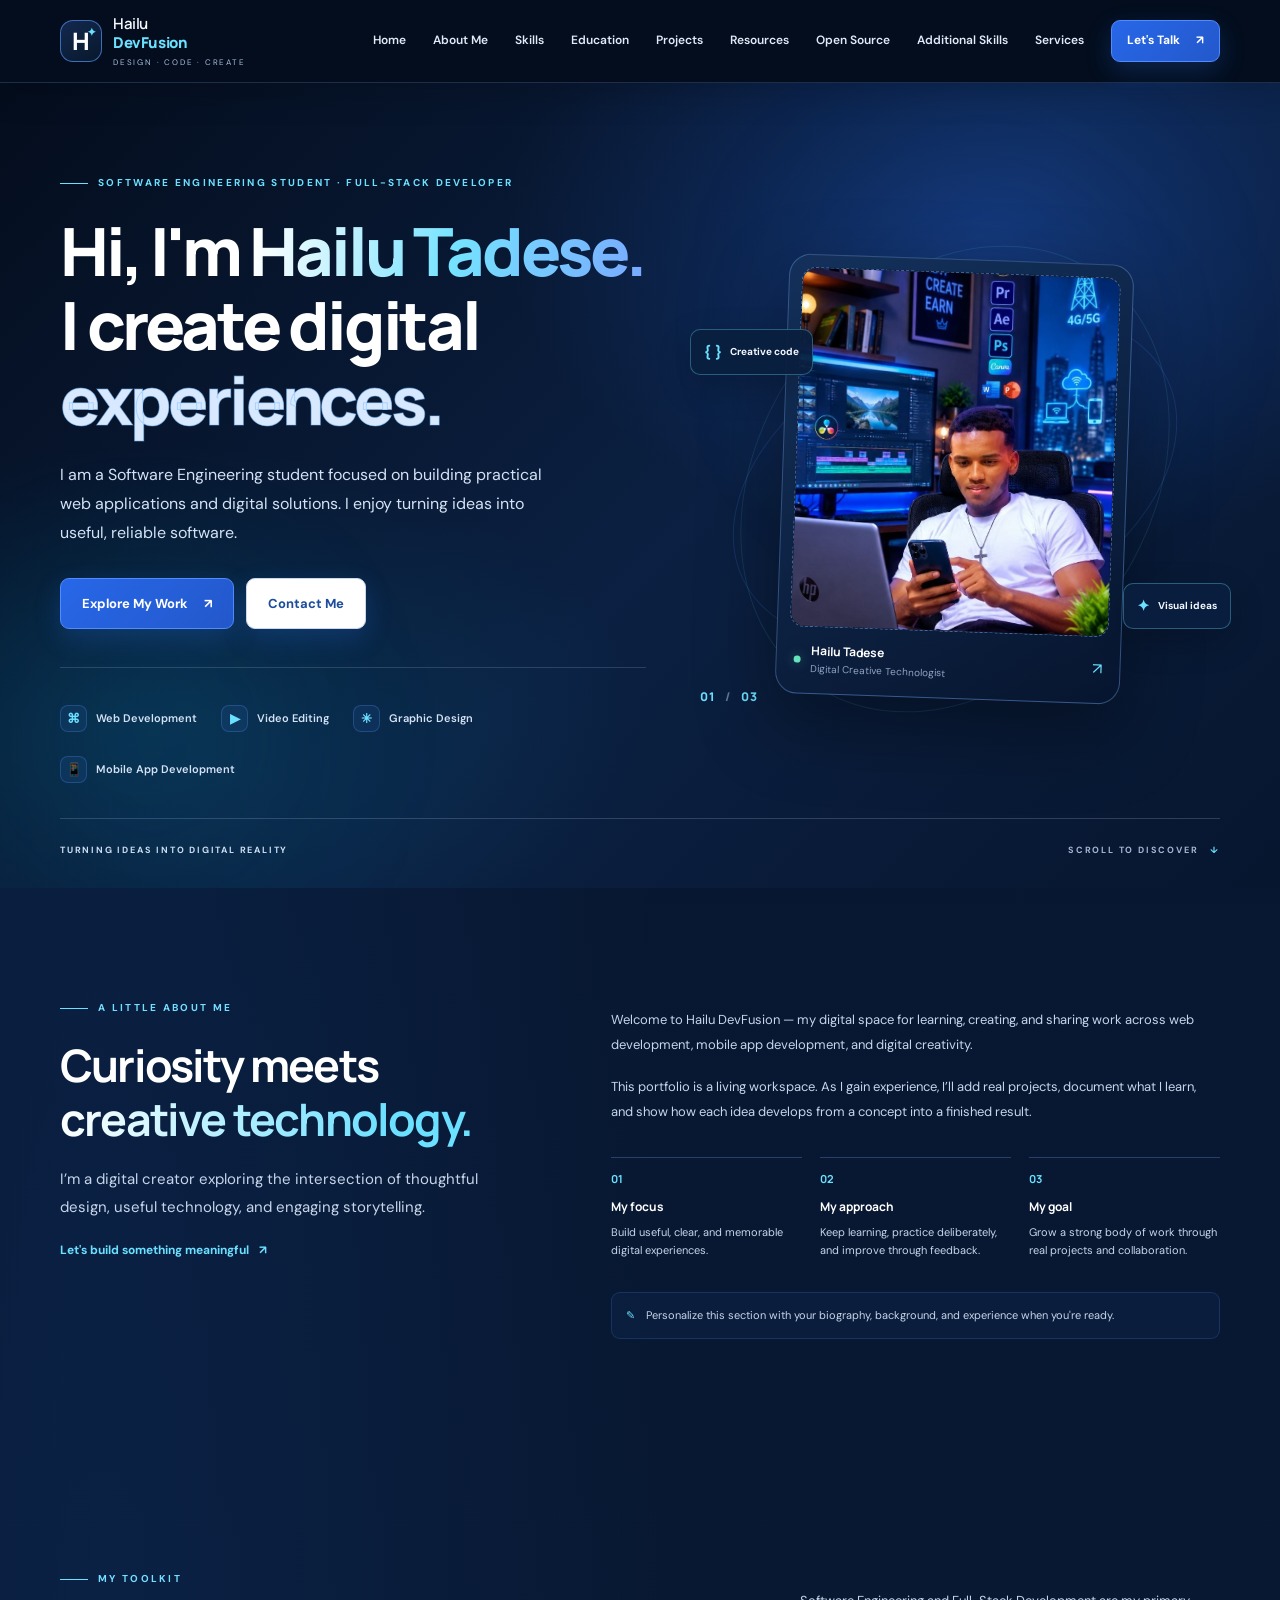
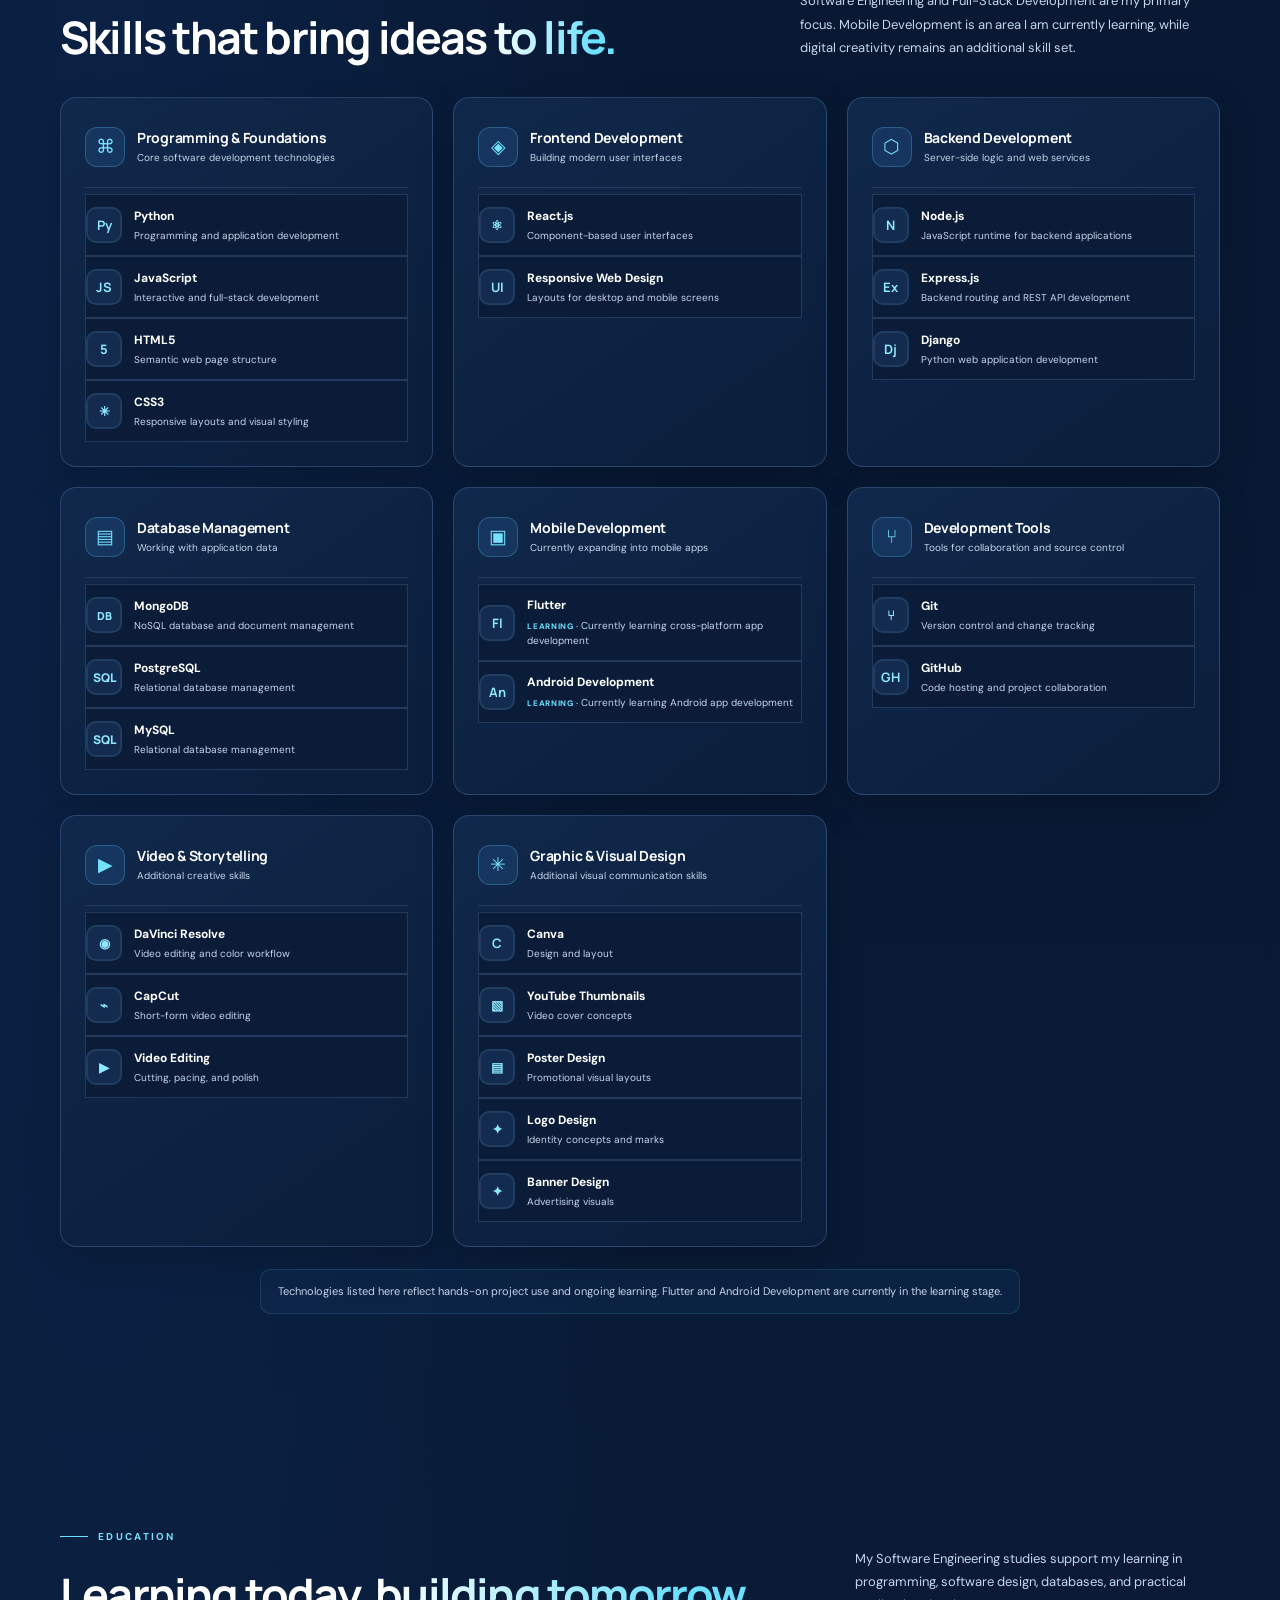
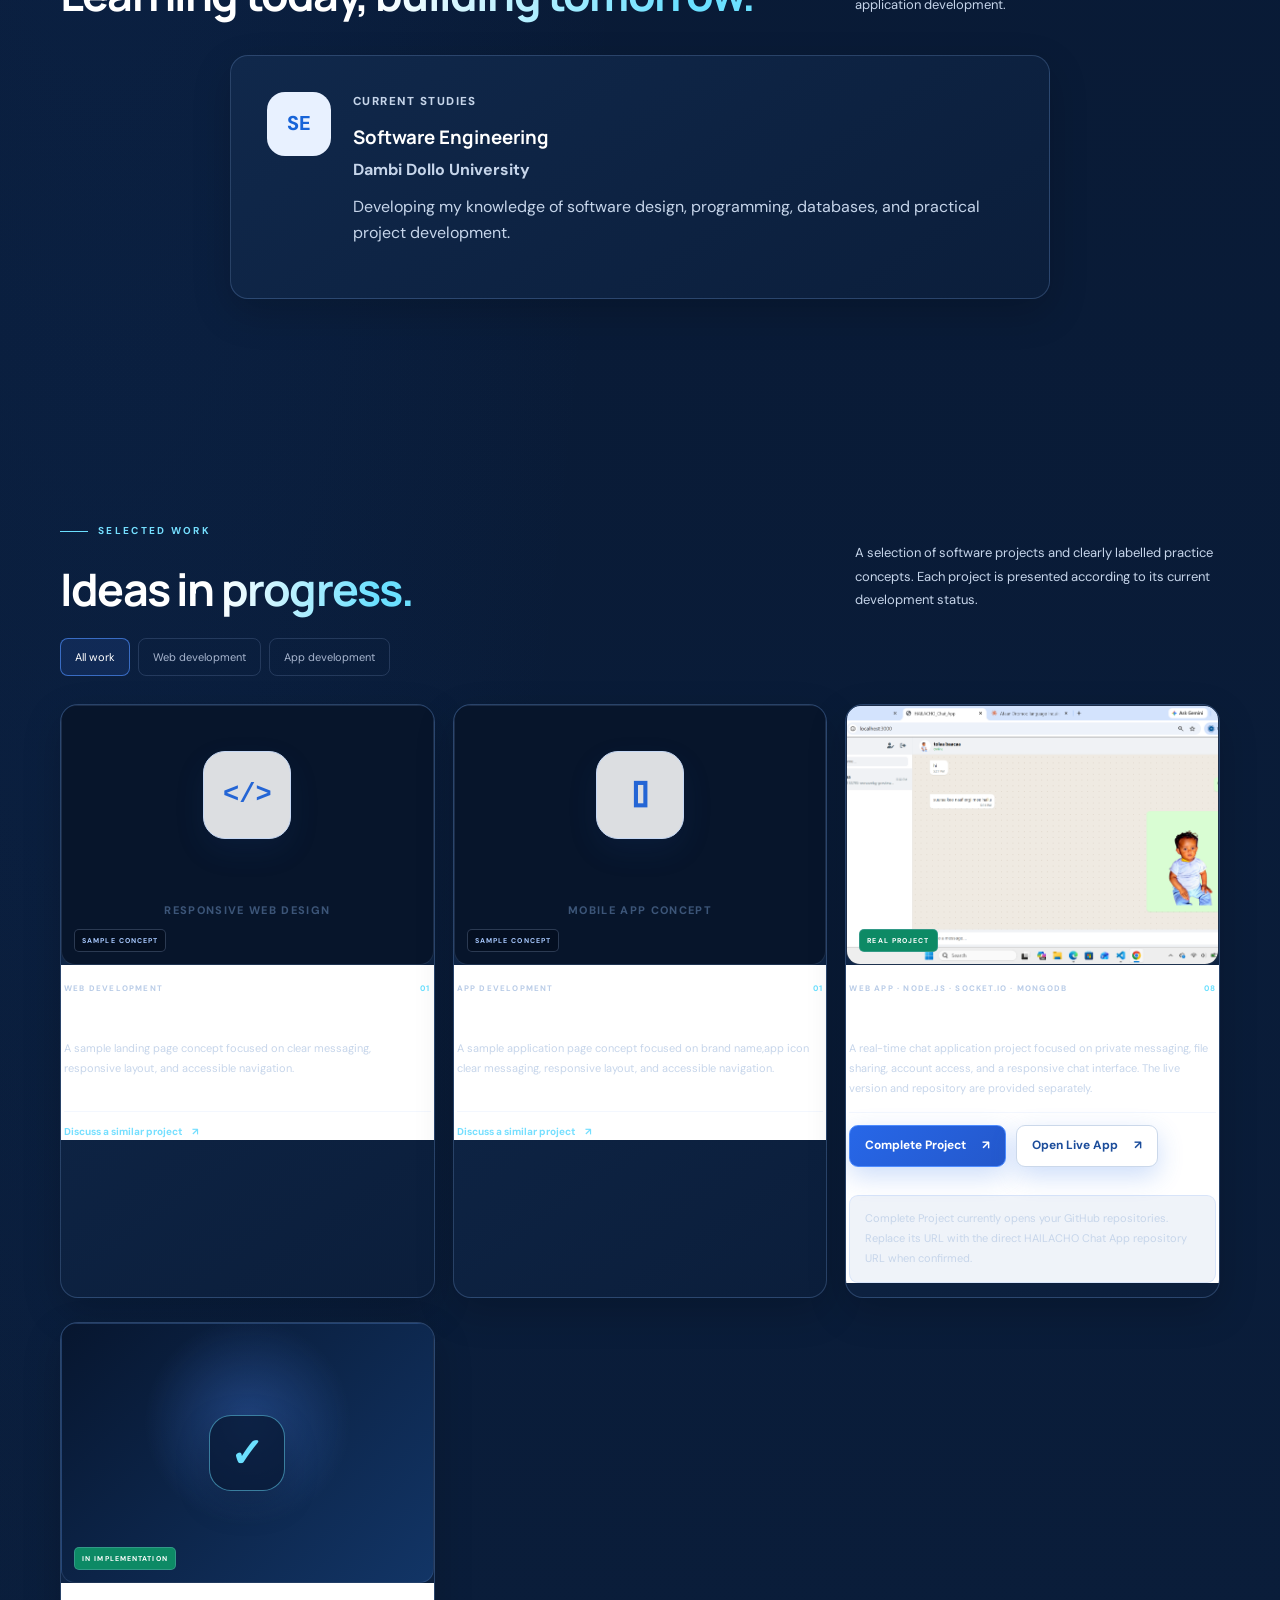
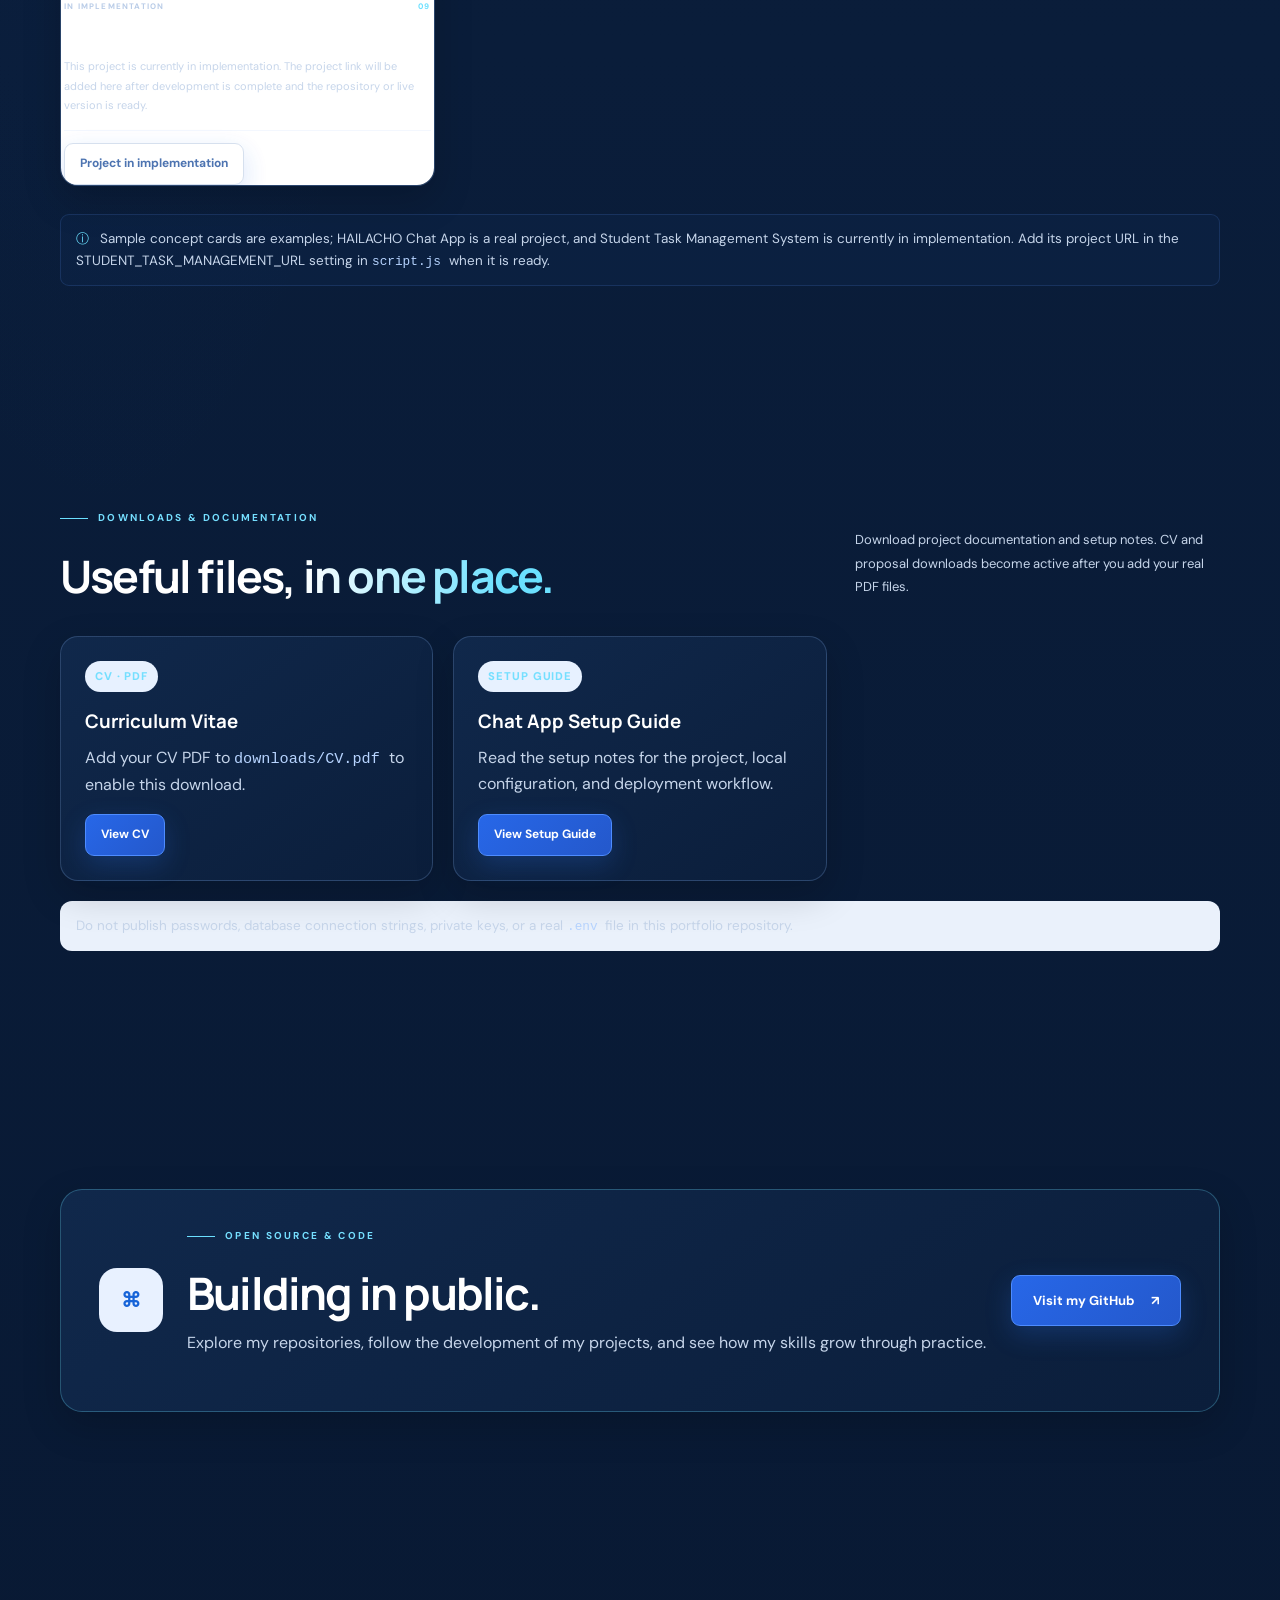
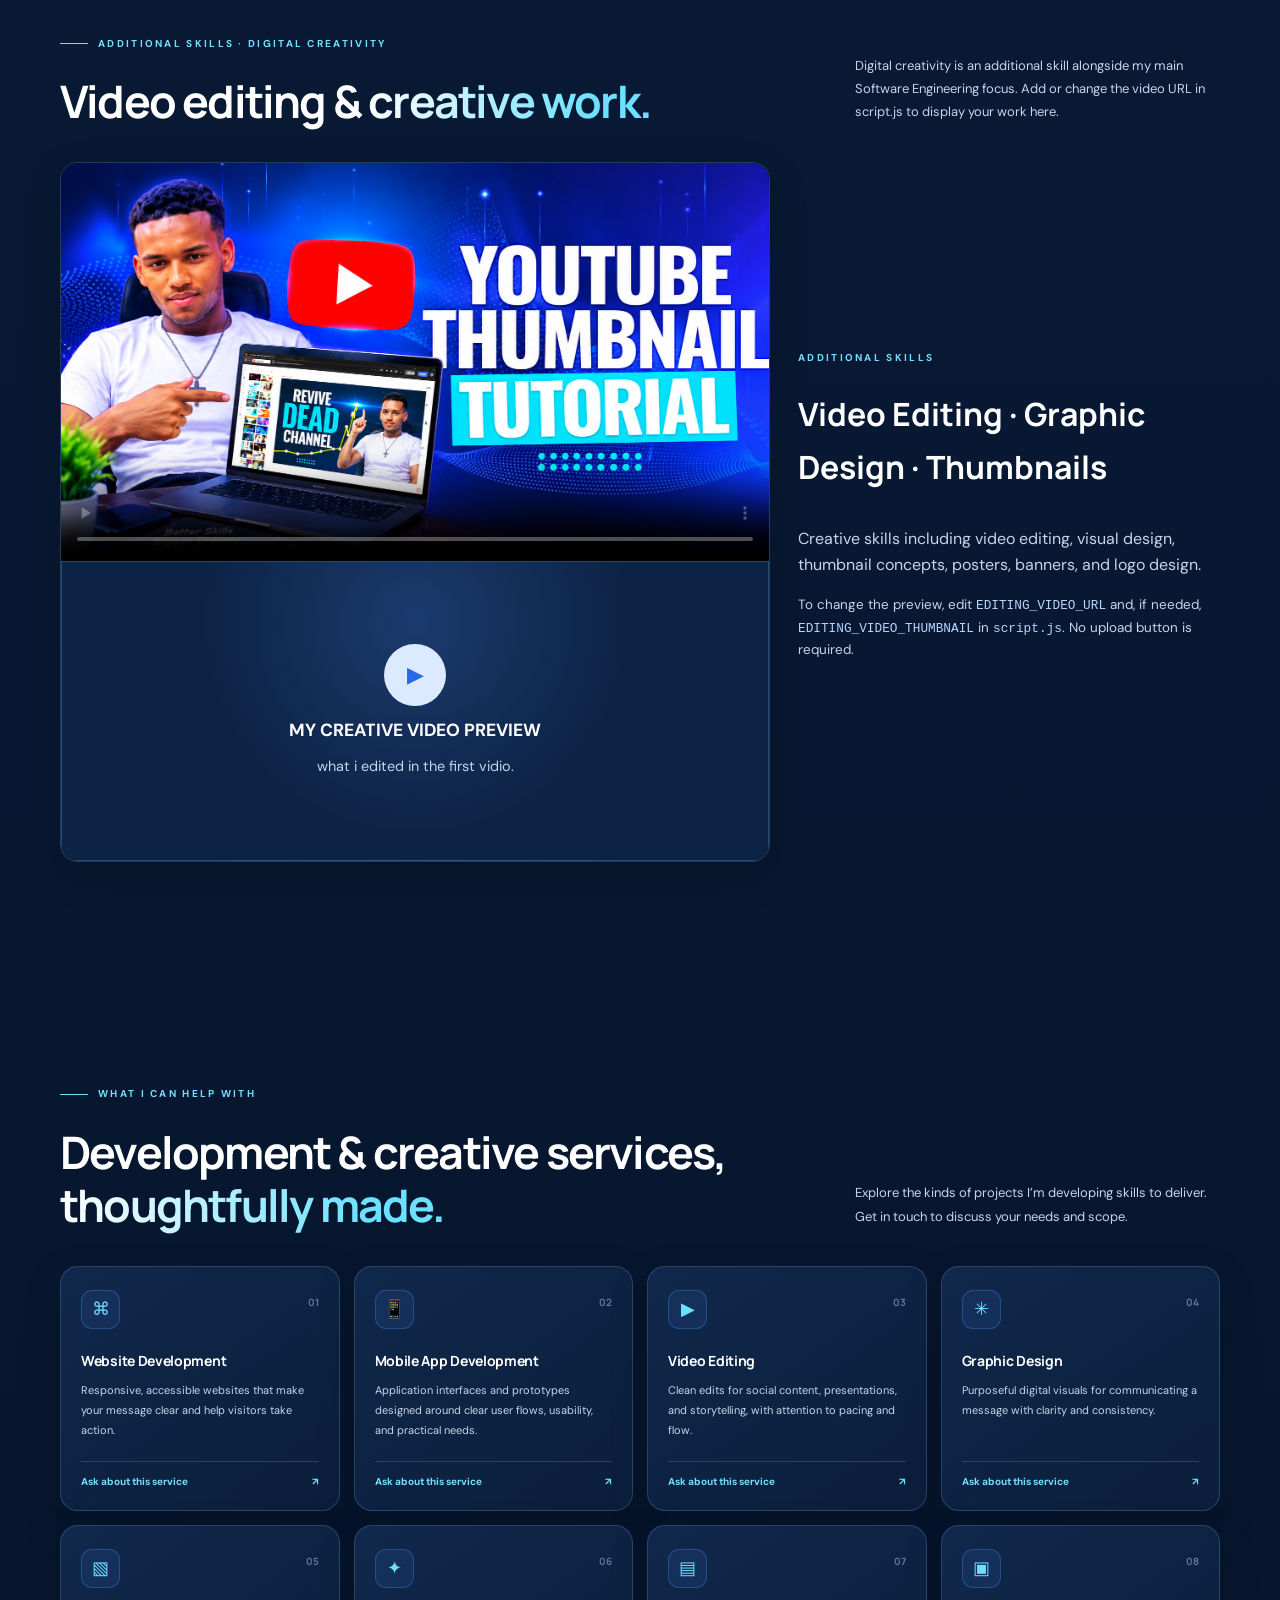
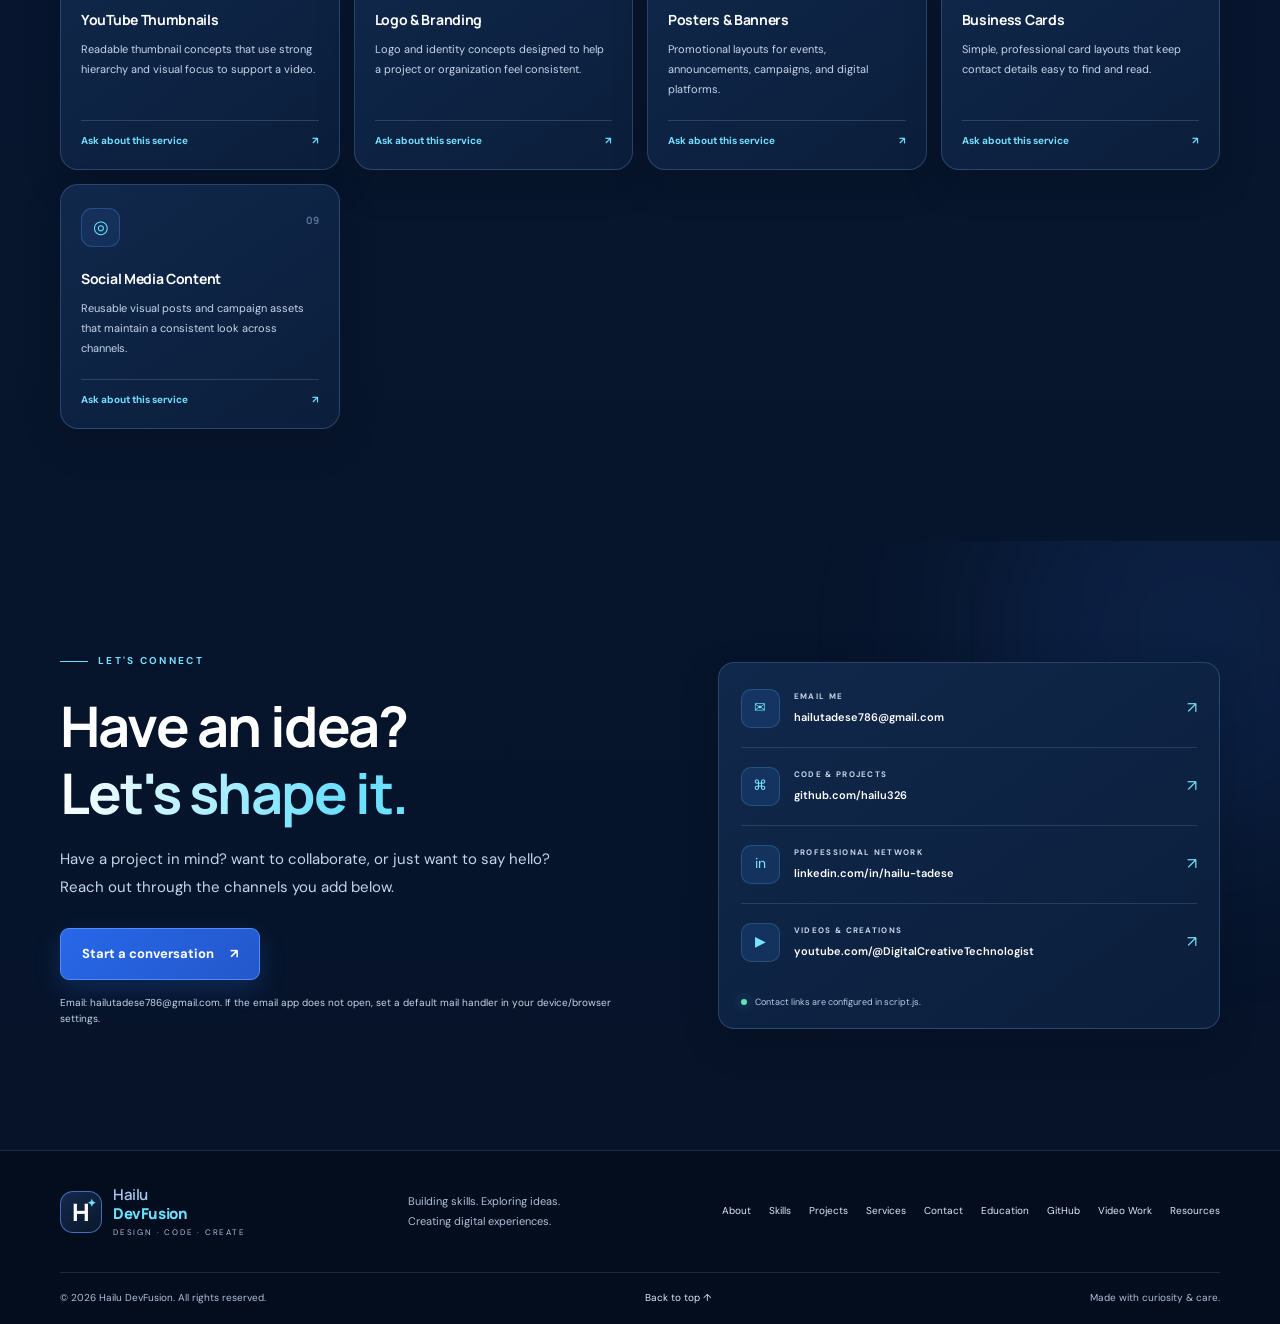
==== commit dcac3ea2: "Update portfolio and CV" ====
--- a/index.html
+++ b/index.html
@@ -4,13 +4,13 @@
 <head>
 <meta charset="utf-8"/>
 <meta content="width=device-width, initial-scale=1" name="viewport"/>
-<meta content="Hailu DevFusion — portfolio of Hailu Tadese, Digital Creative Technologist. Websites, video editing, and professional digital design." name="description"/>
+<meta content="Hailu DevFusion — portfolio of Hailu Tadese, Software Engineering Student and Full-Stack Developer. Software projects, web development, and digital solutions." name="description"/>
 <meta content="#08152e" name="theme-color"/>
-<meta content="Hailu DevFusion | Digital Creative Technologist" property="og:title"/>
-<meta content="Web development, video editing, and graphic design by Hailu Tadese." property="og:description"/>
+<meta content="Hailu DevFusion | Software Engineering Student & Full-Stack Developer" property="og:title"/>
+<meta content="Software development projects and digital solutions by Hailu Tadese." property="og:description"/>
 <meta content="website" property="og:type"/>
 <title>
-   Hailu DevFusion | Digital Creative Technologist
+   Hailu DevFusion | Software Engineering Student & Full-Stack Developer
   </title>
 <link href="https://fonts.googleapis.com" rel="preconnect"/>
 <link crossorigin="" href="https://fonts.gstatic.com" rel="preconnect"/>
@@ -93,7 +93,7 @@
 <p class="eyebrow">
 <span class="eyebrow-line">
 </span>
-       DIGITAL CREATIVE TECHNOLOGIST
+       SOFTWARE ENGINEERING STUDENT · FULL-STACK DEVELOPER
       </p>
 <h1>
        Hi, I'm
@@ -107,7 +107,7 @@
        </span>
 </h1>
 <p class="hero-description">
-       I build websites,mobile apps, edit videos, and create professional digital designs that help ideas stand out.
+       I am a Software Engineering student focused on building practical web applications and digital solutions. I enjoy turning ideas into useful, reliable software.
       </p>
 <div class="hero-actions">
 <a class="button" href="#projects">
@@ -163,7 +163,7 @@
 <div class="profile-card">
 <!-- CHANGE ONLY THE FILE NAME below if your profile photo has a different name. -->
 <div class="photo-placeholder">
-<img alt="Hailu Tadese profile photo" src="assets/hailu-profile.jpg" style="position:absolute;inset:0;width:100%;height:100%;object-fit:cover;border-radius:inherit;"/>
+<img class="profile-photo" alt="Portrait of Hailu Tadese" src="assets/hailu-profile.jpg"/>
 </div>
 <div class="profile-caption">
 <span class="status-dot">
@@ -307,299 +307,68 @@
 </h2>
 </div>
 <p>
-       Software Engineering and app-development skills come first. Digital creativity is listed separately as additional skills.
+       Software Engineering and Full-Stack Development are my primary focus. Mobile Development is an area I am currently learning, while digital creativity remains an additional skill set.
       </p>
 </div>
 <div class="skill-groups">
 <article class="skill-group reveal">
-<div class="skill-group-heading">
-<span class="group-icon">
-         ⌘
-        </span>
-<div>
-<h3>
-          Web &amp; Development
-         </h3>
-<p>
-          Academic and practical software development skills
-         </p>
-</div>
-</div>
+<div class="skill-group-heading"><span class="group-icon">⌘</span><div><h3>Programming &amp; Foundations</h3><p>Core software development technologies</p></div></div>
 <div class="skill-list">
-<div class="skill-item">
-<span class="skill-icon html">
-          5
-         </span>
-<span>
-<strong>
-           HTML5
-          </strong>
-<small>
-           Semantic page structure
-          </small>
-</span>
-</div>
-<div class="skill-item">
-<span class="skill-icon css">
-          ✳
-         </span>
-<span>
-<strong>
-           CSS3
-          </strong>
-<small>
-           Responsive visual styling
-          </small>
-</span>
-</div>
-<div class="skill-item">
-<span class="skill-icon js">
-          JS
-         </span>
-<span>
-<strong>
-           JavaScript
-          </strong>
-<small>
-           Interactive experiences
-          </small>
-</span>
-</div>
-<div class="skill-item">
-<span class="skill-icon node">
-          ⬢
-         </span>
-<span>
-<strong>
-           node.js
-          </strong>
-<small>
-           Server-side development
-          </small>
-</span>
-</div>
-<div class="skill-item">
-<span class="skill-icon react">
-          ⚛
-         </span>
-<span>
-<strong>
-           React Native
-          </strong>
-<small>
-           Mobile app development
-          </small>
-</span>
-</div>
-<div class="skill-item">
-<span class="skill-icon wp">
-          W
-         </span>
-<span>
-<strong>
-           WordPress
-          </strong>
-<small>
-           Content-driven websites
-          </small>
-</span>
-</div>
-<div class="skill-item">
-<span class="skill-icon git">
-          ⑂
-         </span>
-<span>
-<strong>
-           Git &amp; GitHub
-          </strong>
-<small>
-           Version control and sharing
-          </small>
-</span>
-</div>
-<div class="skill-item database-skill">
-<span class="skill-icon mongo">
-          DB
-         </span>
-<span>
-<strong>
-           MongoDB Atlas &amp; Compass
-          </strong>
-<small>
-           Document database and database management
-          </small>
-</span>
-</div>
-<div class="skill-item database-skill">
-<span class="skill-icon mysql">
-          SQL
-         </span>
-<span>
-<strong>
-           MySQL
-          </strong>
-<small>
-           Relational database fundamentals
-          </small>
-</span>
-</div>
-<div class="skill-item database-skill">
-<span class="skill-icon sql">
-          ⌘
-         </span>
-<span>
-<strong>
-           SQL
-          </strong>
-<small>
-           Queries and data management
-          </small>
-</span>
-</div>
-</div>
-</article>
+<div class="skill-item"><span class="skill-icon">Py</span><span><strong>Python</strong><small>Programming and application development</small></span></div>
+<div class="skill-item"><span class="skill-icon js">JS</span><span><strong>JavaScript</strong><small>Interactive and full-stack development</small></span></div>
+<div class="skill-item"><span class="skill-icon html">5</span><span><strong>HTML5</strong><small>Semantic web page structure</small></span></div>
+<div class="skill-item"><span class="skill-icon css">✳</span><span><strong>CSS3</strong><small>Responsive layouts and visual styling</small></span></div>
+</div></article>
 <article class="skill-group reveal">
-<div class="skill-group-heading">
-<span class="group-icon">
-         ▶
-        </span>
-<div>
-<h3>
-          Video &amp; Storytelling
-         </h3>
-<p>
-          Editing with purpose and rhythm
-         </p>
-</div>
-</div>
+<div class="skill-group-heading"><span class="group-icon">◈</span><div><h3>Frontend Development</h3><p>Building modern user interfaces</p></div></div>
 <div class="skill-list">
-<div class="skill-item">
-<span class="skill-icon resolve">
-          ◉
-         </span>
-<span>
-<strong>
-           DaVinci Resolve
-          </strong>
-<small>
-           Video editing and color workflow
-          </small>
-</span>
-</div>
-<div class="skill-item">
-<span class="skill-icon capcut">
-          ⌁
-         </span>
-<span>
-<strong>
-           CapCut
-          </strong>
-<small>
-           Short-form video editing
-          </small>
-</span>
-</div>
-<div class="skill-item">
-<span class="skill-icon video">
-          ▶
-         </span>
-<span>
-<strong>
-           Video Editing
-          </strong>
-<small>
-           Cutting, pacing, and polish
-          </small>
-</span>
-</div>
-</div>
-</article>
+<div class="skill-item"><span class="skill-icon react">⚛</span><span><strong>React.js</strong><small>Component-based user interfaces</small></span></div>
+<div class="skill-item"><span class="skill-icon">UI</span><span><strong>Responsive Web Design</strong><small>Layouts for desktop and mobile screens</small></span></div>
+</div></article>
 <article class="skill-group reveal">
-<div class="skill-group-heading">
-<span class="group-icon">
-         ✳
-        </span>
-<div>
-<h3>
-          Graphic &amp; Visual Design
-         </h3>
-<p>
-          Creating visual communication
-         </p>
-</div>
-</div>
+<div class="skill-group-heading"><span class="group-icon">⬡</span><div><h3>Backend Development</h3><p>Server-side logic and web services</p></div></div>
 <div class="skill-list">
-<div class="skill-item">
-<span class="skill-icon canva">
-          C
-         </span>
-<span>
-<strong>
-           Canva
-          </strong>
-<small>
-           Design and layout
-          </small>
-</span>
-</div>
-<div class="skill-item">
-<span class="skill-icon thumb">
-          ▧
-         </span>
-<span>
-<strong>
-           YouTube Thumbnails
-          </strong>
-<small>
-           Video cover concepts
-          </small>
-</span>
-</div>
-<div class="skill-item">
-<span class="skill-icon poster">
-          ▤
-         </span>
-<span>
-<strong>
-           Poster Design
-          </strong>
-<small>
-           Promotional visual layouts
-          </small>
-</span>
-</div>
-<div class="skill-item">
-<span class="skill-icon logo">
-          ✦
-         </span>
-<span>
-<strong>
-           Logo Design
-          </strong>
-<small>
-           Identity concepts and marks
-          </small>
-</span>
-</div>
-<div class="skill-item">
-<span class="skill-icon banner">
-          ✦
-         </span>
-<span>
-<strong>
-           Banner Design
-          </strong>
-<small>
-           Advertising visuals
-          </small>
-</span>
-</div>
-</div>
-</article>
-</div>
-<p class="skills-disclaimer">
-      <h5 style="color: white;">These are portfolio skill areas, not a claim of expert-level proficiency. Edit descriptions to reflect your current experience accurately.</h5>
-     </p>
+<div class="skill-item"><span class="skill-icon node">N</span><span><strong>Node.js</strong><small>JavaScript runtime for backend applications</small></span></div>
+<div class="skill-item"><span class="skill-icon">Ex</span><span><strong>Express.js</strong><small>Backend routing and REST API development</small></span></div>
+<div class="skill-item"><span class="skill-icon">Dj</span><span><strong>Django</strong><small>Python web application development</small></span></div>
+</div></article>
+<article class="skill-group reveal">
+<div class="skill-group-heading"><span class="group-icon">▤</span><div><h3>Database Management</h3><p>Working with application data</p></div></div>
+<div class="skill-list">
+<div class="skill-item database-skill"><span class="skill-icon mongo">DB</span><span><strong>MongoDB</strong><small>NoSQL database and document management</small></span></div>
+<div class="skill-item database-skill"><span class="skill-icon sql">SQL</span><span><strong>PostgreSQL</strong><small>Relational database management</small></span></div>
+<div class="skill-item database-skill"><span class="skill-icon sql">SQL</span><span><strong>MySQL</strong><small>Relational database management</small></span></div>
+</div></article>
+<article class="skill-group reveal">
+<div class="skill-group-heading"><span class="group-icon">▣</span><div><h3>Mobile Development</h3><p>Currently expanding into mobile apps</p></div></div>
+<div class="skill-list">
+<div class="skill-item"><span class="skill-icon">Fl</span><span><strong>Flutter</strong><small>Currently learning cross-platform app development</small></span></div>
+<div class="skill-item"><span class="skill-icon">An</span><span><strong>Android Development</strong><small>Currently learning Android app development</small></span></div>
+</div></article>
+<article class="skill-group reveal">
+<div class="skill-group-heading"><span class="group-icon">⑂</span><div><h3>Development Tools</h3><p>Tools for collaboration and source control</p></div></div>
+<div class="skill-list">
+<div class="skill-item"><span class="skill-icon git">⑂</span><span><strong>Git</strong><small>Version control and change tracking</small></span></div>
+<div class="skill-item"><span class="skill-icon git">GH</span><span><strong>GitHub</strong><small>Code hosting and project collaboration</small></span></div>
+</div></article>
+<article class="skill-group reveal">
+<div class="skill-group-heading"><span class="group-icon">▶</span><div><h3>Video &amp; Storytelling</h3><p>Additional creative skills</p></div></div>
+<div class="skill-list">
+<div class="skill-item"><span class="skill-icon resolve">◉</span><span><strong>DaVinci Resolve</strong><small>Video editing and color workflow</small></span></div>
+<div class="skill-item"><span class="skill-icon capcut">⌁</span><span><strong>CapCut</strong><small>Short-form video editing</small></span></div>
+<div class="skill-item"><span class="skill-icon video">▶</span><span><strong>Video Editing</strong><small>Cutting, pacing, and polish</small></span></div>
+</div></article>
+<article class="skill-group reveal">
+<div class="skill-group-heading"><span class="group-icon">✳</span><div><h3>Graphic &amp; Visual Design</h3><p>Additional visual communication skills</p></div></div>
+<div class="skill-list">
+<div class="skill-item"><span class="skill-icon canva">C</span><span><strong>Canva</strong><small>Design and layout</small></span></div>
+<div class="skill-item"><span class="skill-icon thumb">▧</span><span><strong>YouTube Thumbnails</strong><small>Video cover concepts</small></span></div>
+<div class="skill-item"><span class="skill-icon poster">▤</span><span><strong>Poster Design</strong><small>Promotional visual layouts</small></span></div>
+<div class="skill-item"><span class="skill-icon logo">✦</span><span><strong>Logo Design</strong><small>Identity concepts and marks</small></span></div>
+<div class="skill-item"><span class="skill-icon banner">✦</span><span><strong>Banner Design</strong><small>Advertising visuals</small></span></div>
+</div></article>
+</div>
+<p class="skills-disclaimer">Technologies listed here reflect hands-on project use and ongoing learning. Flutter and Android Development are currently in the learning stage.</p>
 </div>
 </section>
 <section class="section education-section light-section" id="education">
@@ -619,7 +388,7 @@
 </h2>
 </div>
 <p>
-       My academic foundation and ongoing learning support the projects I build.
+       My Software Engineering studies support my learning in programming, software design, databases, and practical application development.
       </p>
 </div>
 <div class="education-card reveal">
@@ -665,7 +434,7 @@
 </h2>
 </div>
 <p>
-       Sample concepts show how this gallery works. Replace them with your real projects before presenting them as completed work.
+       A selection of software projects and clearly labelled practice concepts. Each project is presented according to its current development status.
       </p>
 </div>
 <div aria-label="Filter projects" class="project-filters reveal" role="group">
@@ -757,7 +526,7 @@
 
 <article class="project-card reveal chat-app-project" data-category="web">
 <a aria-label="Open HAILACHO Chat App live" class="project-preview chat-app-preview" href="https://chat-app-1-x96z.onrender.com" rel="noopener noreferrer" target="_blank">
-<img alt="Screenshot of HAILACHO Chat App showing its chat interface" loading="lazy" src="assets/chat-app-screenshot.png"/>
+<img alt="Screenshot of HAILACHO Chat App showing its chat interface" loading="lazy" src="assets/Chat-App-Screenshot.png"/>
 <span class="sample-label real-project-label">
          REAL PROJECT
         </span>
@@ -860,11 +629,16 @@
         </code>
         to enable this download.
        </p>
-<a aria-disabled="true" class="button button-small resource-pending" data-needs-file="downloads/Hailu_Tadese_CV.pdf" href="downloads/Hailu_Tadese_CV.pdf">
-        Let see my CV PDF 
-       </a>
-</article>
-<article class="resource-card reveal">
+<a
+  class="button button-small"
+  href="downloads/Hailu_Tadese_CV.pdf"
+  target="_blank"
+  rel="noopener noreferrer"
+>
+  View CV
+</a>
+</article>
+<!--<article class="resource-card reveal">
 <span class="resource-type">
         PDF · DOCUMENTATION
        </span>
@@ -878,10 +652,10 @@
         </code>
         .
        </p>
-<a aria-disabled="true" class="button button-small resource-pending" data-needs-file="downloads/ChatApp_Documentation.pdf" href="downloads/ChatApp_Documentation.pdf">
-        Chat app Documentation PDF
+<a aria-disabled="true" class="button button-small resource-pending" href="downloads/ChatApp_Documentation.pdf">
+        Documentation PDF (coming soon)
        </a>
-</article>
+</article>-->
 <article class="resource-card reveal">
 <span class="resource-type">
         SETUP GUIDE
@@ -892,11 +666,13 @@
 <p>
         Read the setup notes for the project, local configuration, and deployment workflow.
        </p>
-<a class="button button-small" download="" href="downloads/CHAT_APP_SETUP.md">
-        Download Setup Guide
-        <span aria-hidden="true">
-         ↓
-        </span>
+<a
+  class="button button-small"
+  href="downloads/CHAT_APP_SETUP.txt"
+  target="_blank"
+  rel="noopener noreferrer"
+>
+  View Setup Guide
 </a>
 </article>
 </div>
@@ -944,7 +720,7 @@
 </div>
 <div class="video-work-grid">
 <div class="video-player-card reveal" id="editing-video-card">
-<video aria-label="Digital creativity video portfolio preview" controls="" hidden="" id="editing-video-player" playsinline="" poster="assets/project-video.jpg" preload="metadata">
+<video aria-label="Digital creativity video portfolio preview" controls=""  id="editing-video-player" playsinline="" poster="assets/youtube-thumbnail.png" preload="metadata">
 <source id="editing-video-source" src="assets/1021.mp4" type="video/mp4"/>
 </video>
 <div class="video-empty-state" id="video-empty-state">
@@ -971,7 +747,7 @@
         WHAT I CAN HELP WITH
        </p>
 <h2>
-        Creative services,
+        Development & creative services,
         <span class="gradient-text">
          thoughtfully made.
         </span>
@@ -1007,13 +783,13 @@
         📱
        </span>
 <span class="service-number">
-        01
+        02
        </span>
 <h3>
         Mobile App Development
        </h3>
 <p>
-        Responsive, Application  that make your message clear and help visitors take action.
+        Application interfaces and prototypes designed around clear user flows, usability, and practical needs.
        </p>
 <a aria-label="Ask about website development" class="service-link" href="#contact">
         Ask about this service
@@ -1027,7 +803,7 @@
         ▶
        </span>
 <span class="service-number">
-        02
+        03
        </span>
 <h3>
         Video Editing
@@ -1047,7 +823,7 @@
         ✳
        </span>
 <span class="service-number">
-        03
+        04
        </span>
 <h3>
         Graphic Design
@@ -1067,7 +843,7 @@
         ▧
        </span>
 <span class="service-number">
-        04
+        05
        </span>
 <h3>
         YouTube Thumbnails
@@ -1087,7 +863,7 @@
         ✦
        </span>
 <span class="service-number">
-        05
+        06
        </span>
 <h3>
         Logo &amp; Branding
@@ -1107,7 +883,7 @@
         ▤
        </span>
 <span class="service-number">
-        06
+        07
        </span>
 <h3>
         Posters &amp; Banners
@@ -1127,7 +903,7 @@
         ▣
        </span>
 <span class="service-number">
-        07
+        08
        </span>
 <h3>
         Business Cards
@@ -1147,7 +923,7 @@
         ◎
        </span>
 <span class="service-number">
-        08
+        09
        </span>
 <h3>
         Social Media Content
--- a/style.css
+++ b/style.css
@@ -833,4 +833,162 @@
   background: #75dfff !important;
   color: #061329 !important;
   border-color: #75dfff !important;
-}+}
+
+/* Portfolio update: keep the profile image clipped to its own photo frame. */
+.photo-placeholder {
+  position: relative;
+  overflow: hidden;
+  isolation: isolate;
+}
+.profile-photo {
+  position: absolute;
+  inset: 0;
+  z-index: 1;
+  display: block;
+  width: 100%;
+  height: 100%;
+  object-fit: cover;
+  object-position: center 28%;
+  border-radius: inherit;
+}
+
+/* ==========================================================
+   Hailu DevFusion — Skills section refinement (v2)
+   Keeps the existing navy / cyan visual identity.
+   ========================================================== */
+.skills-section {
+  padding-top: clamp(68px, 8vw, 104px);
+  padding-bottom: clamp(68px, 8vw, 104px);
+  background: linear-gradient(180deg, #07152d 0%, #091a36 100%) !important;
+}
+.skills-section .section-heading {
+  margin-bottom: clamp(28px, 4vw, 44px);
+}
+.skills-section .section-heading > p {
+  max-width: 420px;
+  color: #b5c6e0;
+}
+.skills-section .skill-groups {
+  display: grid;
+  grid-template-columns: repeat(3, minmax(0, 1fr));
+  align-items: stretch;
+  gap: 20px;
+}
+.skills-section .skill-group {
+  min-width: 0;
+  height: 100%;
+  padding: clamp(18px, 2vw, 24px);
+  border: 1px solid rgba(125, 166, 230, .19);
+  border-radius: 16px;
+  background: linear-gradient(145deg, rgba(17, 39, 77, .96), rgba(8, 25, 52, .98));
+  box-shadow: 0 14px 34px rgba(0, 0, 0, .13);
+  transition: transform .22s ease, border-color .22s ease, box-shadow .22s ease;
+}
+.skills-section .skill-group:hover {
+  transform: translateY(-4px);
+  border-color: rgba(102, 217, 255, .48);
+  box-shadow: 0 18px 40px rgba(0, 0, 0, .2);
+}
+.skills-section .skill-group-heading {
+  min-height: 66px;
+  align-items: center;
+  gap: 12px;
+  padding-bottom: 16px;
+  margin-bottom: 6px;
+  border-bottom-color: rgba(150, 183, 235, .14);
+}
+.skills-section .group-icon {
+  width: 40px;
+  height: 40px;
+  flex: 0 0 40px;
+  border-radius: 12px;
+  color: #75e3ff;
+  background: rgba(69, 139, 235, .14);
+  border-color: rgba(102, 217, 255, .25);
+}
+.skills-section .skill-group-heading h3 {
+  color: #f2f7ff;
+  font-size: 14px;
+  line-height: 1.35;
+}
+.skills-section .skill-group-heading p {
+  color: #9db1d0;
+  font-size: 10px;
+  line-height: 1.5;
+}
+.skills-section .skill-list {
+  gap: 0;
+}
+.skills-section .skill-item {
+  min-width: 0;
+  gap: 12px;
+  padding: 12px 0;
+  border-bottom: 1px solid rgba(150, 183, 235, .08);
+}
+.skills-section .skill-item:last-child {
+  border-bottom: 0;
+}
+.skills-section .skill-icon {
+  width: 36px;
+  height: 36px;
+  flex: 0 0 36px;
+  border: 1px solid rgba(102, 217, 255, .13);
+  border-radius: 10px;
+  color: #8fe8ff;
+  background: rgba(67, 132, 220, .15);
+}
+.skills-section .skill-item > span:last-child {
+  min-width: 0;
+}
+.skills-section .skill-item strong {
+  color: #f1f6ff;
+  font-size: 12px;
+  line-height: 1.45;
+  overflow-wrap: anywhere;
+}
+.skills-section .skill-item small {
+  color: #a9bbd7;
+  font-size: 10px;
+  line-height: 1.5;
+}
+/* Make the two mobile technologies visibly learning-stage, not claimed expertise. */
+.skills-section .skill-group:nth-child(5) .skill-item small {
+  color: #8de6ff;
+}
+.skills-section .skill-group:nth-child(5) .skill-item small::before {
+  content: "LEARNING · ";
+  color: #6bdfff;
+  font-size: 8px;
+  font-weight: 800;
+  letter-spacing: .65px;
+}
+.skills-section .skills-disclaimer {
+  max-width: 760px;
+  margin: 22px auto 0;
+  padding: 12px 15px;
+  border: 1px solid rgba(102, 217, 255, .15);
+  border-radius: 10px;
+  color: #b5c8e4;
+  background: rgba(18, 48, 88, .38);
+  font-size: 11px;
+  line-height: 1.7;
+  text-align: center;
+}
+@media (min-width: 821px) and (max-width: 1100px) {
+  .skills-section .skill-groups { grid-template-columns: repeat(2, minmax(0, 1fr)); }
+}
+@media (max-width: 820px) {
+  .skills-section .skill-groups { grid-template-columns: repeat(2, minmax(0, 1fr)); }
+  .skills-section .section-heading { align-items: flex-start; }
+}
+@media (max-width: 600px) {
+  .skills-section .skill-groups { grid-template-columns: minmax(0, 1fr); gap: 14px; }
+  .skills-section .skill-group { padding: 19px; }
+  .skills-section .section-heading { display: block; }
+  .skills-section .section-heading > p { margin-top: 14px; }
+}
+@media (prefers-reduced-motion: reduce) {
+  .skills-section .skill-group { transition: none; }
+  .skills-section .skill-group:hover { transform: none; }
+}
